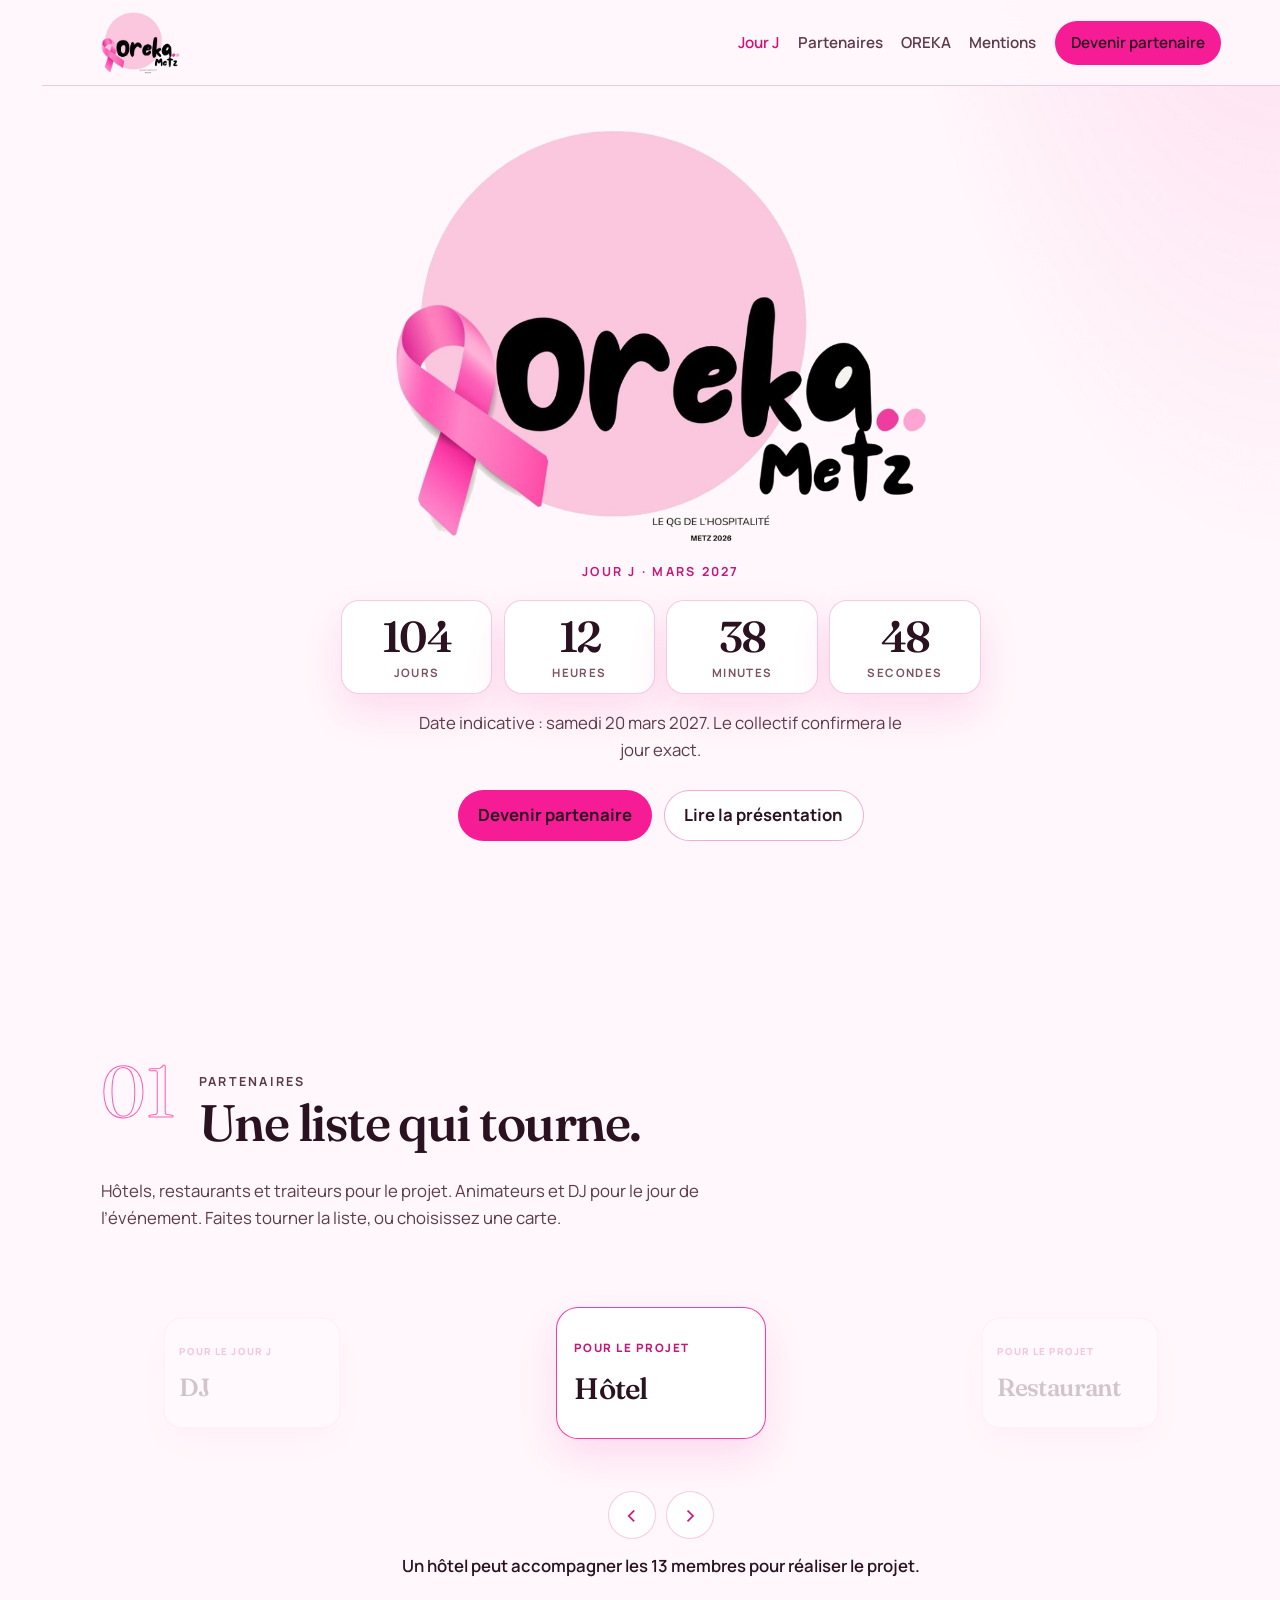
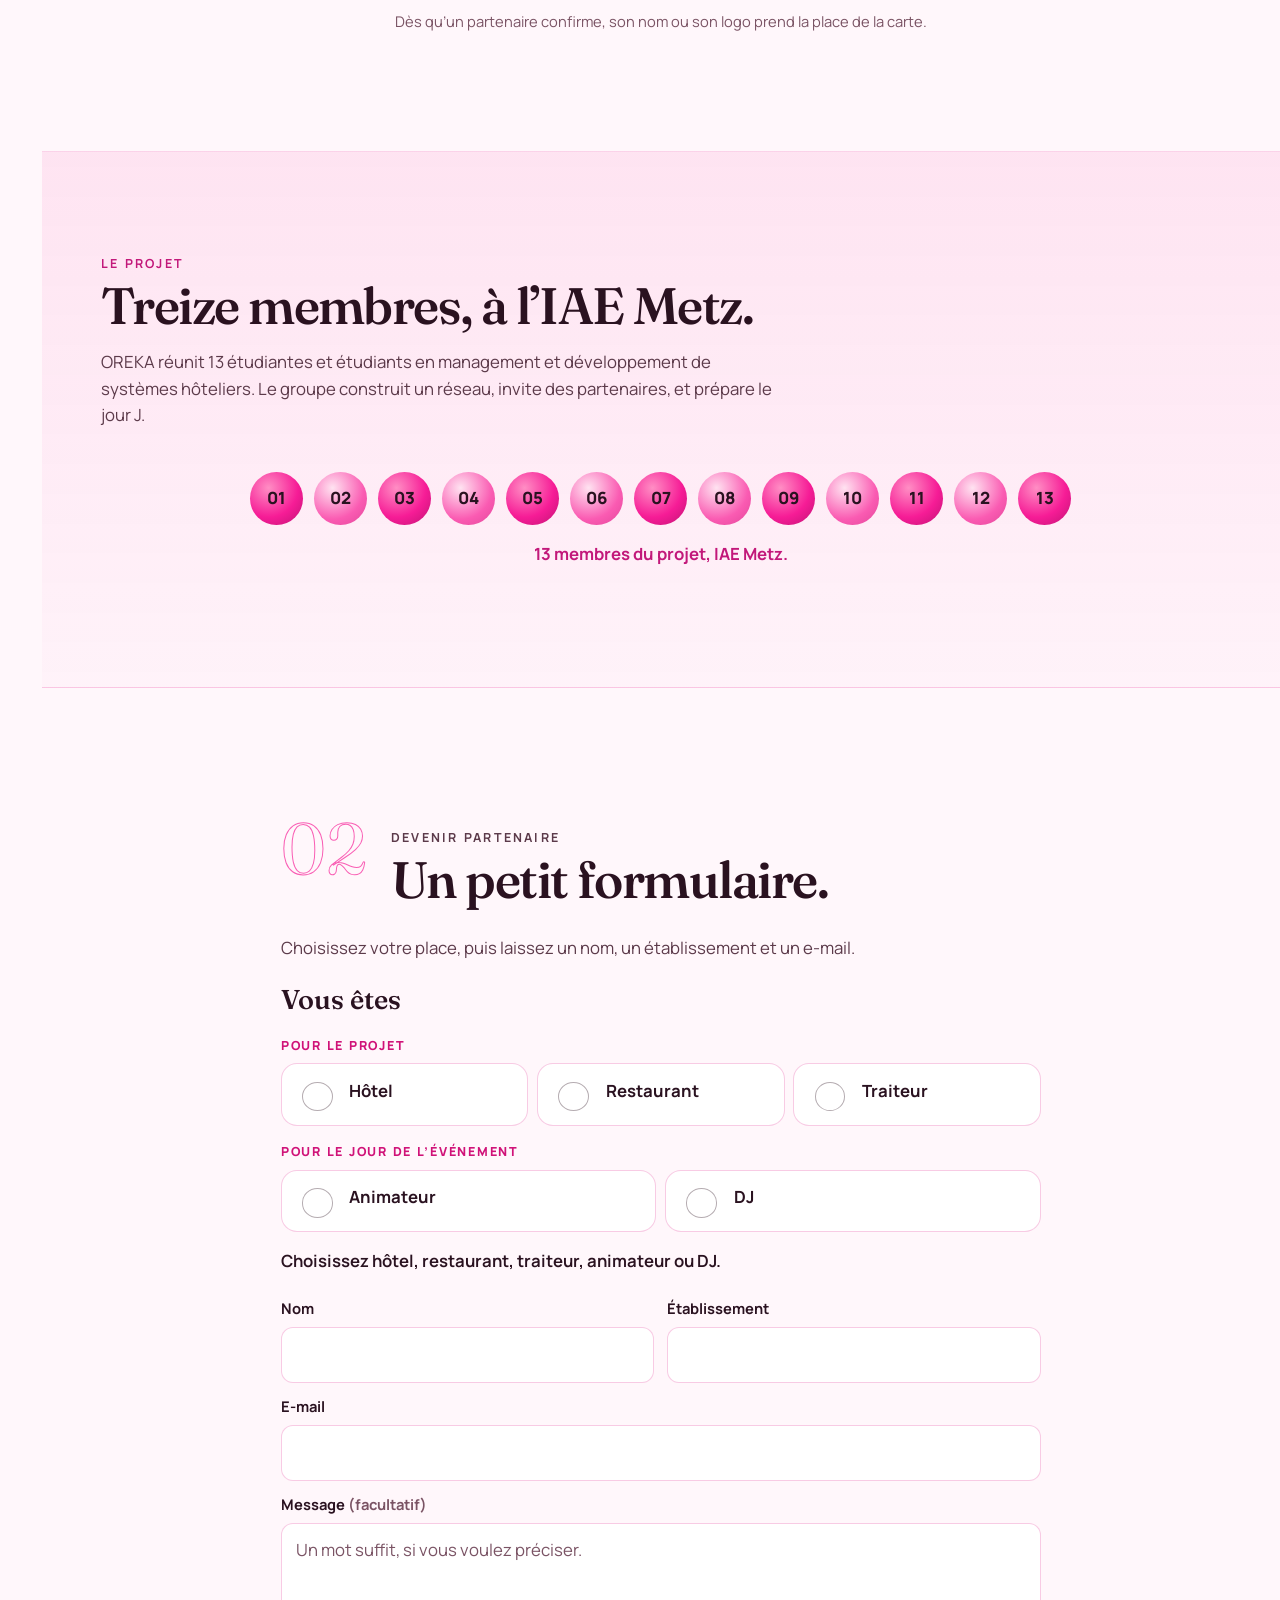
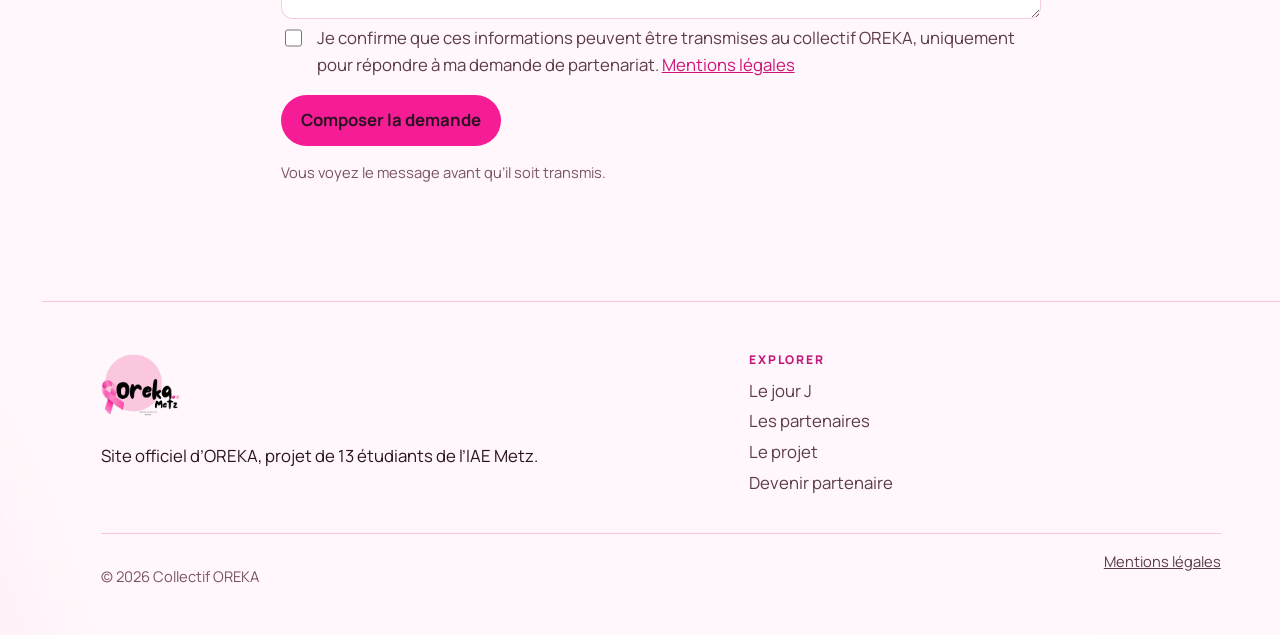
==== index.html @ d1485021 "Détourer le logo officiel avec le ruban rose." ====
<!DOCTYPE html>
<html lang="fr" class="no-js">
<head>
  <meta charset="utf-8">
  <meta name="viewport" content="width=device-width, initial-scale=1">
  <title>OREKA — Projet hôtelier de l’IAE Metz</title>
  <meta name="description" content="Site officiel d’OREKA, 13 étudiantes et étudiants de l’IAE Metz en management et développement de systèmes hôteliers. Compte à rebours du jour J, partenaires et formulaire.">
  <meta name="author" content="Collectif OREKA">
  <meta name="theme-color" content="#fff7fb">
  <link rel="canonical" href="https://siahmedalaa.github.io/oreka/">
  <meta property="og:type" content="website">
  <meta property="og:locale" content="fr_FR">
  <meta property="og:site_name" content="OREKA">
  <meta property="og:title" content="OREKA — Le jour J, les partenaires">
  <meta property="og:description" content="13 étudiants de l’IAE Metz. Compte à rebours vers mars. Hôtels, restaurants, traiteurs, animateurs et DJ.">
  <meta property="og:url" content="https://siahmedalaa.github.io/oreka/">
  <meta property="og:image" content="https://siahmedalaa.github.io/oreka/assets/og.png">
  <meta property="og:image:width" content="1200">
  <meta property="og:image:height" content="630">
  <meta name="twitter:card" content="summary_large_image">
  <meta name="twitter:title" content="OREKA — Metz">
  <meta name="twitter:description" content="OREKA, projet de l’IAE Metz. Jour J en mars, partenaires et formulaire.">
  <meta name="twitter:image" content="https://siahmedalaa.github.io/oreka/assets/og.png">
  <link rel="icon" href="assets/favicon.svg" type="image/svg+xml">
  <link rel="apple-touch-icon" href="assets/icon-192.png">
  <link rel="manifest" href="site.webmanifest">
  <link rel="preconnect" href="https://fonts.googleapis.com">
  <link rel="preconnect" href="https://fonts.gstatic.com" crossorigin>
  <link href="https://fonts.googleapis.com/css2?family=Fraunces:ital,opsz,wght@0,9..144,560;1,9..144,560&family=Manrope:wght@400;500;600;700;800&display=swap" rel="stylesheet">
  <link rel="stylesheet" href="css/styles.css">
  <script>document.documentElement.classList.replace("no-js","js");</script>
  <script type="application/ld+json">
  {
    "@context": "https://schema.org",
    "@type": "Organization",
    "name": "OREKA",
    "description": "Projet de 13 étudiantes et étudiants de l’IAE Metz, en management et développement de systèmes hôteliers.",
    "url": "https://siahmedalaa.github.io/oreka/",
    "logo": "https://siahmedalaa.github.io/oreka/assets/logo-officiel.png",
    "address": {
      "@type": "PostalAddress",
      "addressLocality": "Metz",
      "addressCountry": "FR"
    }
  }
  </script>
</head>
<body>
  <a class="skip" href="#contenu">Aller au contenu</a>
  <div class="scroll-progress" aria-hidden="true"></div>
  <noscript><p class="noscript">Le texte du site reste lisible. Activez JavaScript pour le compte à rebours, la liste des partenaires et le formulaire.</p></noscript>

  <header class="site-header">
    <div class="header-inner">
      <a class="brand" href="#jour" aria-label="Oreka Metz">
        <img src="assets/logo-officiel.png" width="882" height="691" alt="">
      </a>
      <button class="nav-toggle" type="button" aria-expanded="false" aria-controls="site-nav">Menu</button>
      <nav id="site-nav" class="site-nav" aria-label="Navigation principale">
        <a class="nav-link" href="#jour">Jour J</a>
        <a class="nav-link" href="#partenaires">Partenaires</a>
        <a class="nav-link" href="#oreka">OREKA</a>
        <a href="mentions.html">Mentions</a>
        <a class="nav-cta" href="#rejoindre">Devenir partenaire</a>
      </nav>
    </div>
  </header>

  <main id="contenu">
    <section class="hero" id="jour" aria-labelledby="hero-title">
      <div class="wrap hero-open">
        <h1 id="hero-title" class="sr">Oreka Metz, compte à rebours du jour J</h1>
        <img class="hero-logo" src="assets/logo-officiel.png" width="882" height="691" alt="">
        <p class="eyebrow">Jour J · mars 2027</p>
        <div class="count" data-countdown aria-hidden="true">
          <div><strong data-count="days">00</strong><span>jours</span></div>
          <div><strong data-count="hours">00</strong><span>heures</span></div>
          <div><strong data-count="minutes">00</strong><span>minutes</span></div>
          <div><strong data-count="seconds">00</strong><span>secondes</span></div>
        </div>
        <p class="sr" id="count-live" aria-live="polite"></p>
        <p class="count-note">Date indicative : samedi 20 mars 2027. Le collectif confirmera le jour exact.</p>
        <div class="actions">
          <a class="btn btn-primary" href="#rejoindre">Devenir partenaire</a>
          <a class="btn btn-ghost" href="#oreka">Lire la présentation</a>
        </div>
      </div>
    </section>

    <section class="section" id="partenaires" aria-labelledby="partners-title">
      <div class="wrap">
        <div class="section-head reveal">
          <span class="index-no">01</span>
          <div>
            <p class="eyebrow">Partenaires</p>
            <h2 id="partners-title">Une liste qui tourne.</h2>
          </div>
        </div>
        <p class="prose reveal">Hôtels, restaurants et traiteurs pour le projet. Animateurs et DJ pour le jour de l’événement. Faites tourner la liste, ou choisissez une carte.</p>
        <div class="reel reveal" data-reel aria-roledescription="carrousel" aria-label="Partenaires">
          <div class="reel-stage">
            <button type="button" class="reel-card" data-card data-detail="Un hôtel peut accompagner les 13 membres pour réaliser le projet.">
              <span class="reel-kicker">Pour le projet</span>
              <strong>Hôtel</strong>
            </button>
            <button type="button" class="reel-card" data-card data-detail="Un restaurant peut rejoindre le réseau et aider à porter le projet.">
              <span class="reel-kicker">Pour le projet</span>
              <strong>Restaurant</strong>
            </button>
            <button type="button" class="reel-card" data-card data-detail="Un traiteur peut prendre part à la réalisation du projet.">
              <span class="reel-kicker">Pour le projet</span>
              <strong>Traiteur</strong>
            </button>
            <button type="button" class="reel-card" data-card data-detail="Un animateur rejoint OREKA pour faire vivre le jour de l’événement.">
              <span class="reel-kicker">Pour le jour J</span>
              <strong>Animateur</strong>
            </button>
            <button type="button" class="reel-card" data-card data-detail="Un DJ rejoint OREKA pour le jour de l’événement.">
              <span class="reel-kicker">Pour le jour J</span>
              <strong>DJ</strong>
            </button>
          </div>
          <div class="reel-nav">
            <button class="reel-arrow" type="button" data-prev aria-label="Partenaire précédent">‹</button>
            <button class="reel-arrow" type="button" data-next aria-label="Partenaire suivant">›</button>
          </div>
          <p class="reel-detail" id="reel-detail">Choisissez une carte, ou laissez la liste tourner.</p>
          <p class="hint reel-hint">Dès qu’un partenaire confirme, son nom ou son logo prend la place de la carte.</p>
        </div>
      </div>
    </section>

    <section class="section band" id="oreka" aria-labelledby="oreka-title">
      <div class="wrap present">
        <div class="reveal">
          <p class="eyebrow">Le projet</p>
          <h2 id="oreka-title">Treize membres, à l’IAE Metz.</h2>
          <p class="prose">OREKA réunit 13 étudiantes et étudiants en management et développement de systèmes hôteliers. Le groupe construit un réseau, invite des partenaires, et prépare le jour J.</p>
        </div>
        <div class="reveal">
          <ul class="members">
            <li><button type="button" data-label="Membre 01 du projet, IAE Metz." aria-label="Membre 1 du projet, IAE Metz">01</button></li>
            <li><button type="button" data-label="Membre 02 du projet, IAE Metz." aria-label="Membre 2 du projet, IAE Metz">02</button></li>
            <li><button type="button" data-label="Membre 03 du projet, IAE Metz." aria-label="Membre 3 du projet, IAE Metz">03</button></li>
            <li><button type="button" data-label="Membre 04 du projet, IAE Metz." aria-label="Membre 4 du projet, IAE Metz">04</button></li>
            <li><button type="button" data-label="Membre 05 du projet, IAE Metz." aria-label="Membre 5 du projet, IAE Metz">05</button></li>
            <li><button type="button" data-label="Membre 06 du projet, IAE Metz." aria-label="Membre 6 du projet, IAE Metz">06</button></li>
            <li><button type="button" data-label="Membre 07 du projet, IAE Metz." aria-label="Membre 7 du projet, IAE Metz">07</button></li>
            <li><button type="button" data-label="Membre 08 du projet, IAE Metz." aria-label="Membre 8 du projet, IAE Metz">08</button></li>
            <li><button type="button" data-label="Membre 09 du projet, IAE Metz." aria-label="Membre 9 du projet, IAE Metz">09</button></li>
            <li><button type="button" data-label="Membre 10 du projet, IAE Metz." aria-label="Membre 10 du projet, IAE Metz">10</button></li>
            <li><button type="button" data-label="Membre 11 du projet, IAE Metz." aria-label="Membre 11 du projet, IAE Metz">11</button></li>
            <li><button type="button" data-label="Membre 12 du projet, IAE Metz." aria-label="Membre 12 du projet, IAE Metz">12</button></li>
            <li><button type="button" data-label="Membre 13 du projet, IAE Metz." aria-label="Membre 13 du projet, IAE Metz">13</button></li>
          </ul>
          <p class="member-caption" id="member-caption" aria-hidden="true">13 membres du projet, IAE Metz.</p>
        </div>
      </div>
    </section>

    <section class="section" id="rejoindre" aria-labelledby="partner-title">
      <div class="wrap form-compact">
        <div class="section-head reveal">
          <span class="index-no">02</span>
          <div>
            <p class="eyebrow">Devenir partenaire</p>
            <h2 id="partner-title">Un petit formulaire.</h2>
          </div>
        </div>
        <p class="prose reveal">Choisissez votre place, puis laissez un nom, un établissement et un e-mail.</p>

        <form id="partner-form" action="#rejoindre" method="post" novalidate>
          <div id="form-alert" class="form-alert" role="alert" tabindex="-1" hidden></div>
          <div id="form-body">
            <fieldset id="role-set" tabindex="-1">
              <legend>Vous êtes</legend>
              <p class="group-label">Pour le projet</p>
              <div class="choices choices-inline">
                <label class="choice choice-simple"><input type="radio" name="role" value="hotel"><span><strong>Hôtel</strong></span></label>
                <label class="choice choice-simple"><input type="radio" name="role" value="restaurant"><span><strong>Restaurant</strong></span></label>
                <label class="choice choice-simple"><input type="radio" name="role" value="traiteur"><span><strong>Traiteur</strong></span></label>
              </div>
              <p class="group-label">Pour le jour de l’événement</p>
              <div class="choices choices-inline choices-event">
                <label class="choice choice-simple"><input type="radio" name="role" value="animateur"><span><strong>Animateur</strong></span></label>
                <label class="choice choice-simple"><input type="radio" name="role" value="dj"><span><strong>DJ</strong></span></label>
              </div>
              <p class="place-line" id="network-sentence">Choisissez hôtel, restaurant, traiteur, animateur ou DJ.</p>
              <p class="field-error" id="err-role-set" hidden></p>
            </fieldset>

            <div class="form-grid">
              <div class="field">
                <label for="nom">Nom</label>
                <input id="nom" name="nom" autocomplete="name" required>
                <p class="field-error" id="err-nom" hidden></p>
              </div>
              <div class="field">
                <label for="structure">Établissement</label>
                <input id="structure" name="structure" autocomplete="organization" required>
                <p class="field-error" id="err-structure" hidden></p>
              </div>
              <div class="field wide">
                <label for="email">E-mail</label>
                <input id="email" name="email" type="email" autocomplete="email" inputmode="email" required>
                <p class="field-error" id="err-email" hidden></p>
              </div>
              <div class="field wide">
                <label for="message">Message <span class="hint">(facultatif)</span></label>
                <textarea id="message" name="message" placeholder="Un mot suffit, si vous voulez préciser."></textarea>
              </div>
            </div>

            <label class="consent" id="consent-label">
              <input id="consent" name="consent" type="checkbox" required>
              <span>Je confirme que ces informations peuvent être transmises au collectif OREKA, uniquement pour répondre à ma demande de partenariat. <a href="mentions.html">Mentions légales</a></span>
            </label>
            <p class="field-error" id="err-consent" hidden></p>
            <button class="btn btn-primary" type="submit">Composer la demande</button>
            <p class="hint">Vous voyez le message avant qu’il soit transmis.</p>
          </div>
        </form>

        <div id="form-success" class="success" tabindex="-1" hidden>
          <p class="eyebrow">Partenariat</p>
          <h3 id="success-title">Demande prête</h3>
          <p id="success-lead"></p>
          <pre class="message-preview" id="message-preview"></pre>
          <div class="actions">
            <a class="btn btn-primary" id="mailto-link" href="#rejoindre">Ouvrir dans l’e-mail</a>
            <button class="btn btn-ghost" id="copy-message" type="button">Copier le message</button>
            <button class="btn btn-ghost" id="new-request" type="button">Nouvelle demande</button>
          </div>
        </div>
      </div>
    </section>
  </main>

  <footer class="site-footer">
    <div class="wrap footer-grid">
      <div>
        <a class="brand" href="#jour" aria-label="Oreka Metz">
          <img src="assets/logo-officiel.png" width="882" height="691" alt="">
        </a>
        <p>Site officiel d’OREKA, projet de 13 étudiants de l’IAE Metz.</p>
      </div>
      <div>
        <p class="footer-label">Explorer</p>
        <a href="#jour">Le jour J</a>
        <a href="#partenaires">Les partenaires</a>
        <a href="#oreka">Le projet</a>
        <a href="#rejoindre">Devenir partenaire</a>
      </div>
    </div>
    <div class="wrap footer-base">
      <p>© 2026 Collectif OREKA</p>
      <a href="mentions.html">Mentions légales</a>
    </div>
  </footer>

  <script src="js/config.js" defer></script>
  <script src="js/main.js" defer></script>
</body>
</html>
---- css/styles.css ----
:root {
  --bg: #fff7fb;
  --bg-raise: #ffffff;
  --ink: #2a1220;
  --muted: #5c3a4a;
  --faint: #7a5364;
  --line: rgba(224, 19, 134, 0.22);
  --pink: #f61c96;
  --pink-2: #d01278;
  --pink-soft: #c2187a;
  --ink-on-pink: #2a1220;
  --serif: "Fraunces", "Iowan Old Style", Palatino, Georgia, serif;
  --sans: "Manrope", "Segoe UI", sans-serif;
  --shadow: 0 18px 40px rgba(246, 28, 150, 0.12);
  --header: 5.4rem;
}

*,
*::before,
*::after { box-sizing: border-box; }

html {
  background: var(--bg);
  scroll-behavior: smooth;
}

html { color-scheme: light; }

body {
  margin: 0;
  overflow-x: clip;
  min-height: 100vh;
  background:
    radial-gradient(ellipse 55% 42% at 100% -10%, rgba(246, 28, 150, 0.16), transparent 58%),
    radial-gradient(ellipse 40% 36% at -10% 110%, rgba(250, 91, 178, 0.12), transparent 52%),
    var(--bg);
  color: var(--ink);
  font-family: var(--sans);
  font-size: 1.05rem;
  line-height: 1.6;
  text-rendering: optimizeLegibility;
}

body::after { content: none; }

img { max-width: 100%; height: auto; display: block; }
button, input, textarea { font: inherit; color: inherit; }
a { color: var(--pink-2); }
a:hover { color: #8d105c; }

h1, h2, h3, .brand-name, .giant {
  font-family: var(--serif);
  font-weight: 560;
  letter-spacing: -0.03em;
  line-height: 1.02;
}

h1 {
  margin: 0.4rem 0 0;
  font-size: clamp(2.5rem, 4.5vw, 4.4rem);
  max-width: 14em;
  text-wrap: balance;
}

h1 em {
  font-style: italic;
  font-weight: 560;
  color: var(--pink-2);
}

h2 {
  margin: 0.35rem 0 0;
  font-size: clamp(2.1rem, 4vw, 3.5rem);
  text-wrap: balance;
}

h3 { margin: 0 0 0.6rem; font-size: 1.7rem; }

p { text-wrap: pretty; }

.wrap {
  width: min(1120px, calc(100% - 2.4rem));
  margin-inline: auto;
}

.skip {
  position: absolute;
  left: 1rem;
  top: -4rem;
  z-index: 80;
  background: var(--pink);
  color: var(--ink-on-pink);
  padding: 0.7rem 1rem;
  border-radius: 999px;
  text-decoration: none;
  font-weight: 700;
}

.skip:focus { top: 1rem; }

.sr {
  position: absolute;
  width: 1px;
  height: 1px;
  padding: 0;
  margin: -1px;
  overflow: hidden;
  clip: rect(0, 0, 0, 0);
  white-space: nowrap;
  border: 0;
}

[hidden] { display: none !important; }

body.nav-open { overflow: hidden; }

.scroll-progress {
  position: fixed;
  inset: 0 0 auto;
  height: 3px;
  background: linear-gradient(90deg, var(--pink), var(--pink-2));
  transform: scaleX(0);
  transform-origin: 0 50%;
  z-index: 60;
}

.edge-word {
  display: none;
  position: fixed;
  left: 1rem;
  top: 50%;
  transform: translateY(-50%);
  writing-mode: vertical-rl;
  letter-spacing: 0.42em;
  text-transform: uppercase;
  font-size: 0.72rem;
  color: rgba(194, 24, 122, 0.55);
  pointer-events: none;
  z-index: 5;
}

.site-header {
  position: sticky;
  top: 0;
  z-index: 30;
  height: var(--header);
  display: flex;
  align-items: center;
  backdrop-filter: blur(18px);
  background: rgba(255, 247, 251, 0.94);
  border-bottom: 1px solid var(--line);
}

.header-inner {
  width: min(1120px, calc(100% - 2.4rem));
  margin-inline: auto;
  display: flex;
  align-items: center;
  justify-content: space-between;
  gap: 1rem;
}

.brand {
  display: inline-flex;
  align-items: center;
  gap: 0.75rem;
  color: var(--ink);
  text-decoration: none;
}

.brand img { height: 62px; width: auto; }
.brand-name {
  display: flex;
  flex-direction: column;
  font-size: 1.25rem;
  letter-spacing: 0.14em;
  line-height: 1;
}
.brand-name small {
  margin-top: 0.28rem;
  font-family: var(--sans);
  font-size: 0.68rem;
  font-weight: 600;
  letter-spacing: 0.28em;
  text-transform: uppercase;
  color: var(--pink-2);
}

.site-nav {
  display: flex;
  align-items: center;
  gap: 1.15rem;
}

.site-nav a {
  color: var(--muted);
  text-decoration: none;
  font-size: 0.95rem;
  font-weight: 600;
}

.site-nav a:hover,
.site-nav a[aria-current="true"] { color: var(--pink-2); }

.nav-cta {
  display: inline-flex;
  align-items: center;
  min-height: 44px;
  padding: 0 1rem;
  border-radius: 999px;
  background: var(--pink);
  color: var(--ink-on-pink) !important;
}

.nav-cta:hover { background: var(--pink-2); }

.nav-toggle {
  display: none;
  min-height: 44px;
  padding: 0 0.9rem;
  border-radius: 999px;
  border: 1px solid var(--line);
  background: transparent;
  color: var(--ink);
  font-weight: 700;
  background: #fff;
}

.hero { padding-bottom: 2rem; }

.hero-grid {
  display: grid;
  grid-template-columns: minmax(0, 1.2fr) minmax(260px, 0.8fr);
  gap: 1.5rem;
  align-items: center;
  min-height: calc(100svh - var(--header) - 2rem);
}

.eyebrow {
  margin: 0;
  color: var(--pink-soft);
  font-size: 0.78rem;
  font-weight: 700;
  letter-spacing: 0.18em;
  text-transform: uppercase;
}

.lede {
  max-width: 38rem;
  margin: 1.15rem 0 0;
  color: var(--muted);
  font-size: 1.14rem;
}

.actions {
  display: flex;
  flex-wrap: wrap;
  gap: 0.75rem;
  margin-top: 1.6rem;
}

.btn {
  display: inline-flex;
  align-items: center;
  justify-content: center;
  min-height: 48px;
  padding: 0.7rem 1.2rem;
  border-radius: 999px;
  border: 1px solid transparent;
  text-decoration: none;
  font-weight: 700;
  cursor: pointer;
}

.btn-primary { background: var(--pink); color: var(--ink-on-pink); }
.btn-primary:hover { background: var(--pink-2); color: var(--ink-on-pink); }
.btn-ghost { background: #fff; color: var(--ink); border-color: rgba(224, 19, 134, 0.35); }
.btn-ghost:hover { border-color: var(--pink); color: var(--pink-2); }

.facts {
  display: grid;
  grid-template-columns: repeat(3, minmax(0, 1fr));
  gap: 0.8rem;
  margin: 2rem 0 0;
  padding: 0;
  list-style: none;
  max-width: 40rem;
}

.facts li {
  padding: 0.85rem 0.9rem;
  border-top: 1px solid var(--line);
}

.facts strong {
  display: block;
  font-family: var(--serif);
  font-size: 1.55rem;
  font-weight: 560;
}

.facts span { color: var(--faint); font-size: 0.88rem; }

.net-frame { position: relative; min-height: 280px; }
canvas[data-network] { width: 100%; height: min(62vh, 520px); display: block; }

.marquee {
  overflow: hidden;
  border-block: 1px solid var(--line);
  background: #fff;
  margin-top: 1rem;
}

.marquee-track {
  display: flex;
  width: max-content;
  animation: drift 32s linear infinite;
}

.marquee-group {
  display: flex;
  gap: 2.4rem;
  padding: 0.85rem 1.2rem;
}

.marquee-group span {
  font-size: 0.78rem;
  font-weight: 700;
  letter-spacing: 0.18em;
  text-transform: uppercase;
  color: var(--pink-soft);
}

@keyframes drift {
  from { transform: translateX(0); }
  to { transform: translateX(-50%); }
}

.section { padding-block: clamp(4.2rem, 8vw, 7rem); }

.section-head {
  display: grid;
  grid-template-columns: auto 1fr;
  gap: 1rem 1.5rem;
  align-items: end;
  margin-bottom: 1.8rem;
}

.index-no {
  font-family: var(--serif);
  font-size: clamp(3rem, 6vw, 4.5rem);
  color: transparent;
  -webkit-text-stroke: 1px rgba(246, 28, 150, 0.7);
}

.section-head p, .prose { color: var(--muted); max-width: 42rem; }

.switcher {
  display: grid;
  grid-template-columns: 240px 1fr;
  gap: 1rem;
  align-items: stretch;
}

.tabs {
  display: flex;
  flex-direction: column;
  gap: 0.55rem;
}

.tabs button {
  text-align: left;
  min-height: 52px;
  padding: 0.8rem 1rem;
  border-radius: 14px;
  border: 1px solid var(--line);
  background: #fff;
  cursor: pointer;
  font-weight: 700;
}

.tabs button[aria-selected="true"] {
  background: rgba(246, 28, 150, 0.14);
  border-color: rgba(246, 28, 150, 0.7);
  color: var(--ink);
}

.panel {
  margin: 0;
  padding: clamp(1.2rem, 3vw, 2rem);
  border-radius: 22px;
  border: 1px solid var(--line);
  background: #fff;
  box-shadow: var(--shadow);
}

.panel p:last-child { margin-bottom: 0; }

.band {
  background: linear-gradient(180deg, rgba(246, 28, 150, 0.09), rgba(246, 28, 150, 0.02));
  border-block: 1px solid rgba(224, 19, 134, 0.14);
}

.collectif-layout {
  display: grid;
  grid-template-columns: 0.8fr 1.2fr;
  gap: 2rem;
  align-items: center;
}

.giant {
  margin: 0;
  font-size: clamp(6rem, 14vw, 10rem);
  line-height: 0.8;
  color: var(--pink);
}

.members {
  display: flex;
  flex-wrap: wrap;
  gap: 0.7rem;
  justify-content: center;
  margin: 0;
  padding: 0;
  list-style: none;
}

.members button {
  width: 3.3rem;
  height: 3.3rem;
  border: 0;
  border-radius: 50%;
  cursor: pointer;
  font-weight: 800;
  color: var(--ink-on-pink);
  background: radial-gradient(circle at 35% 30%, #ff8ec4, #f61c96 58%, #c01374);
  transition: transform 0.2s ease, box-shadow 0.2s ease;
}

.members li:nth-child(even) button {
  background: radial-gradient(circle at 35% 30%, #ffe3f1, #fa5bb2 62%, #e2469a);
}

.members button:hover,
.members button:focus-visible,
.members button.is-on {
  transform: translateY(-4px) scale(1.06);
  box-shadow: 0 12px 28px rgba(246, 28, 150, 0.35);
}

.member-caption {
  min-height: 1.6em;
  text-align: center;
  color: var(--pink-soft);
  font-weight: 700;
}

.event-grid {
  display: grid;
  grid-template-columns: 1fr 1fr;
  gap: 2rem;
  align-items: center;
}

.outline-word {
  margin: 0;
  font-family: var(--serif);
  font-size: clamp(4.5rem, 12vw, 8.5rem);
  line-height: 0.85;
  color: transparent;
  -webkit-text-stroke: 1.5px var(--pink-2);
}

.notes { display: grid; gap: 0.8rem; margin: 1.3rem 0 0; padding: 0; list-style: none; }
.notes li {
  padding: 0.95rem 1rem;
  border-radius: 16px;
  border: 1px solid var(--line);
  background: #fff;
}
.notes strong { display: block; }

.studio {
  display: grid;
  grid-template-columns: minmax(0, 1.15fr) minmax(260px, 0.85fr);
  gap: 1.2rem;
  align-items: start;
}

fieldset {
  margin: 0 0 1.2rem;
  padding: 0;
  border: 0;
}

legend {
  padding: 0;
  margin-bottom: 0.8rem;
  font-family: var(--serif);
  font-size: 1.7rem;
}

.choices { display: grid; gap: 0.55rem; }

.choices-inline {
  grid-template-columns: repeat(3, minmax(0, 1fr));
  margin-bottom: 1rem;
}

.choices-event { grid-template-columns: repeat(2, minmax(0, 1fr)); }

.group-label {
  margin: 0.15rem 0 0.5rem;
  font-size: 0.78rem;
  font-weight: 800;
  letter-spacing: 0.14em;
  text-transform: uppercase;
  color: var(--pink-2);
}

.choice-simple { align-items: center; min-height: 58px; }

.choice {
  display: flex;
  gap: 0.85rem;
  align-items: flex-start;
  padding: 0.85rem 0.95rem;
  border-radius: 16px;
  border: 1px solid var(--line);
  background: #fff;
  cursor: pointer;
}

.choice small { display: block; color: var(--faint); font-size: 0.9rem; }
.choice:has(input:checked) {
  border-color: rgba(246, 28, 150, 0.85);
  background: rgba(246, 28, 150, 0.12);
}

.choice input {
  appearance: none;
  width: 1.05rem;
  height: 1.05rem;
  margin-top: 0.25rem;
  flex: none;
  border-radius: 50%;
  border: 1.5px solid rgba(42, 18, 32, 0.35);
  background: transparent;
}

.choice input:checked {
  background: var(--pink);
  box-shadow: inset 0 0 0 3px #fff;
}

.chips { display: flex; flex-wrap: wrap; gap: 0.5rem; }
.chip { position: relative; }
.chip input {
  position: absolute;
  opacity: 0;
  inset: 0;
  margin: 0;
}
.chip span {
  display: inline-flex;
  align-items: center;
  min-height: 44px;
  padding: 0.35rem 0.95rem;
  border-radius: 999px;
  border: 1px solid var(--line);
  background: #fff;
}
.chip input:checked + span {
  background: var(--pink);
  border-color: var(--pink);
  color: var(--ink-on-pink);
  font-weight: 700;
}
.chip input:focus-visible + span,
.choice:focus-within,
.tabs button:focus-visible,
.btn:focus-visible,
.nav-toggle:focus-visible,
.faq-q:focus-visible,
.members button:focus-visible,
input:focus-visible,
textarea:focus-visible,
.site-nav a:focus-visible,
.brand:focus-visible {
  outline: 2px solid var(--pink-soft);
  outline-offset: 3px;
}

.stage { position: sticky; top: calc(var(--header) + 1rem); }
.pass {
  padding: 1rem;
  border-radius: 24px;
  border: 1px solid rgba(246, 28, 150, 0.35);
  background:
    radial-gradient(circle at 20% 0%, rgba(246, 28, 150, 0.16), transparent 46%),
    #fff;
  box-shadow: var(--shadow);
}
.pass canvas { height: 230px; }
.pass-kicker {
  margin: 0.2rem 0 0;
  color: var(--pink-soft);
  font-size: 0.75rem;
  font-weight: 800;
  letter-spacing: 0.16em;
  text-transform: uppercase;
}
.pass p { margin: 0.7rem 0 0; }

.form-grid {
  display: grid;
  grid-template-columns: 1fr 1fr;
  gap: 0.8rem;
}

.field { display: flex; flex-direction: column; gap: 0.35rem; }
.field.wide { grid-column: 1 / -1; }
.field label { font-size: 0.92rem; font-weight: 700; }

input, textarea {
  width: 100%;
  padding: 0.85rem 0.9rem;
  border-radius: 12px;
  border: 1px solid var(--line);
  background: #fff;
}

textarea { min-height: 96px; resize: vertical; }
input::placeholder, textarea::placeholder { color: var(--faint); }

.field-error, .form-alert {
  margin: 0;
  color: #9d1048;
  font-size: 0.9rem;
}

.form-alert {
  margin-bottom: 1rem;
  padding: 0.8rem 1rem;
  border-radius: 12px;
  background: rgba(246, 28, 150, 0.12);
}

.form-alert a { color: #9d1048; }

.consent {
  display: flex;
  gap: 0.7rem;
  align-items: flex-start;
  margin: 0.4rem 0 1rem;
  color: var(--muted);
}

.consent input { width: 1.1rem; height: 1.1rem; margin-top: 0.25rem; flex: none; }

.form-foot { margin-top: 0.4rem; }
.hint { color: var(--faint); font-size: 0.92rem; }

.success {
  margin-top: 1rem;
  padding: clamp(1.2rem, 3vw, 2rem);
  border-radius: 22px;
  border: 1px solid rgba(246, 28, 150, 0.45);
  background: #fff;
}

.message-preview {
  white-space: pre-wrap;
  margin: 1rem 0;
  padding: 1rem;
  border-radius: 14px;
  background: #fff0f6;
  color: var(--muted);
  font-family: var(--sans);
}

.faq-list { display: grid; gap: 0.55rem; }
.faq-q {
  width: 100%;
  display: flex;
  justify-content: space-between;
  gap: 1rem;
  align-items: center;
  text-align: left;
  min-height: 58px;
  padding: 0.9rem 1rem;
  border-radius: 16px;
  border: 1px solid var(--line);
  background: #fff;
  cursor: pointer;
  font-weight: 700;
}
.faq-icon {
  position: relative;
  width: 14px;
  height: 14px;
  flex: none;
}
.faq-icon::before,
.faq-icon::after {
  content: "";
  position: absolute;
  left: 50%;
  top: 50%;
  background: var(--pink-2);
  transform: translate(-50%, -50%);
}
.faq-icon::before { width: 14px; height: 2px; }
.faq-icon::after { width: 2px; height: 14px; }
.faq-q[aria-expanded="true"] .faq-icon::after { transform: translate(-50%, -50%) scaleY(0); }
.faq-a { padding: 0.2rem 1rem 0.9rem; color: var(--muted); }
.faq-a p { margin: 0.4rem 0 0; }

.closing { text-align: center; }
.closing .wrap { display: grid; justify-items: center; gap: 1rem; }
.closing h2 { max-width: 16em; }

.site-footer {
  padding: 3rem 0 2rem;
  border-top: 1px solid var(--line);
}

.footer-grid {
  display: grid;
  grid-template-columns: 1.4fr 1fr auto;
  gap: 2rem;
}

.footer-grid a { display: block; color: var(--muted); text-decoration: none; margin: 0.25rem 0; }
.footer-grid .brand { display: inline-flex; margin-bottom: 0.6rem; color: var(--ink); }
.footer-grid a:hover { color: var(--pink-2); }
.footer-label {
  margin: 0 0 0.5rem;
  font-size: 0.75rem;
  font-weight: 800;
  letter-spacing: 0.16em;
  text-transform: uppercase;
  color: var(--pink-soft);
}
.mark-official { width: 84px; margin-top: 0.4rem; }
.footer-base {
  display: flex;
  justify-content: space-between;
  gap: 1rem;
  margin-top: 2rem;
  padding-top: 1rem;
  border-top: 1px solid var(--line);
  color: var(--faint);
  font-size: 0.92rem;
}
.footer-base a { color: var(--muted); }

.page-hero { padding-block: 3.5rem 1rem; }
.legal h2 { font-size: 1.6rem; margin-top: 2rem; }
.legal p, .legal li { color: var(--muted); }
.lost { padding-block: 12vh 8vh; }

.noscript {
  margin: 0;
  padding: 0.8rem 1rem;
  background: #ffe4f2;
  color: var(--ink);
  text-align: center;
}

.js .reveal {
  opacity: 0;
  transform: translateY(14px);
}

.js .reveal.in {
  opacity: 1;
  transform: none;
  transition: opacity 0.6s ease, transform 0.6s ease;
}

section[id],
#form-success,
.form-alert,
.field,
fieldset {
  scroll-margin-top: calc(var(--header) + 1rem);
}

::selection { background: var(--pink); color: var(--ink-on-pink); }

@media (min-width: 1240px) {
  .edge-word { display: block; }
  body { padding-left: 2.6rem; }
}

@media (max-width: 1080px) {
  .nav-toggle { display: inline-flex; }
  .site-nav {
    display: none;
    position: absolute;
    top: calc(100% + 0.45rem);
    left: 0;
    right: 0;
    flex-direction: column;
    align-items: stretch;
    padding: 0.8rem;
    border-radius: 18px;
    border: 1px solid var(--line);
    background: #fff;
    box-shadow: var(--shadow);
  }
  .site-nav.is-open { display: flex; }
  .site-nav a { padding: 0.7rem 0.45rem; }
  .nav-cta { justify-content: center; }
  .header-inner { position: relative; }
}

@media (max-width: 900px) {
  .hero-grid,
  .switcher,
  .collectif-layout,
  .event-grid,
  .studio,
  .footer-grid,
  .form-grid { grid-template-columns: 1fr; }
  .stage { position: static; }
  .facts { grid-template-columns: 1fr; }
  canvas[data-network] { height: 280px; }
}

@media (max-width: 700px) {
  .choices-inline,
  .choices-event { grid-template-columns: 1fr; }
  .eyebrow { letter-spacing: 0.08em; }
  .footer-base { flex-direction: column; }
}

@media (prefers-reduced-motion: reduce) {
  html { scroll-behavior: auto; }
  .marquee-track { animation: none; }
  .js .reveal { opacity: 1; transform: none; }
  .members button { transition: none; }
}

@media print {
  body::after, .scroll-progress, .edge-word, .marquee, .nav-toggle, canvas, .site-nav .nav-cta, .reel-arrow { display: none !important; }
  body { background: white; color: black; }
  a { color: black; }
}

.hero-open {
  min-height: calc(100svh - var(--header));
  display: flex;
  flex-direction: column;
  align-items: center;
  justify-content: center;
  text-align: center;
  padding: 1.4rem 0 2.6rem;
}

.hero-logo {
  width: min(540px, 88vw);
  height: auto;
  margin: 0 auto 0.2rem;
}

.hero-open .eyebrow { margin-top: 0.6rem; }

.count {
  display: flex;
  justify-content: center;
  gap: 0.7rem;
  width: min(640px, 100%);
  margin-top: 1.15rem;
}

.count div {
  flex: 1;
  min-width: 0;
  padding: 0.85rem 0.4rem 0.7rem;
  border-radius: 18px;
  background: #fff;
  border: 1px solid var(--line);
  box-shadow: var(--shadow);
}

.count strong {
  display: block;
  font-family: var(--serif);
  font-size: clamp(1.7rem, 4vw, 2.7rem);
  font-weight: 560;
  font-variant-numeric: tabular-nums;
  letter-spacing: -0.04em;
  line-height: 1;
}

.count span {
  display: block;
  margin-top: 0.35rem;
  color: var(--faint);
  font-size: 0.72rem;
  font-weight: 700;
  letter-spacing: 0.12em;
  text-transform: uppercase;
}

.count-note {
  max-width: 34rem;
  margin: 1rem auto 0;
  color: var(--muted);
}

.hero-open .actions { justify-content: center; }

.reel { margin-top: 1.6rem; }

.reel-stage {
  position: relative;
  height: 230px;
  overflow: hidden;
  touch-action: pan-y;
}

.reel-card {
  position: absolute;
  left: 50%;
  top: 50%;
  width: 210px;
  min-height: 132px;
  padding: 1.05rem 1.1rem;
  border-radius: 22px;
  border: 1px solid var(--line);
  background: #fff;
  text-align: left;
  cursor: pointer;
  box-shadow: var(--shadow);
}

.reel-card strong {
  display: block;
  margin-top: 0.35rem;
  font-family: var(--serif);
  font-size: 1.85rem;
  font-weight: 560;
  letter-spacing: -0.03em;
}

.reel-kicker {
  color: var(--pink-soft);
  font-size: 0.72rem;
  font-weight: 800;
  letter-spacing: 0.14em;
  text-transform: uppercase;
}

.reel-card.is-front { border-color: rgba(246, 28, 150, 0.85); }

.reel-nav {
  display: flex;
  justify-content: center;
  gap: 0.6rem;
  margin-top: 0.2rem;
}

.reel-arrow {
  width: 48px;
  height: 48px;
  border-radius: 999px;
  border: 1px solid var(--line);
  background: #fff;
  color: var(--pink-2);
  font-size: 1.6rem;
  line-height: 1;
  cursor: pointer;
}

.reel-arrow:hover { border-color: var(--pink); }

.reel-detail {
  min-height: 3.2rem;
  margin: 0.9rem auto 0;
  max-width: 36rem;
  text-align: center;
  color: var(--ink);
  font-weight: 600;
}

.reel-hint { text-align: center; margin-top: 0.35rem; }

.present {
  display: grid;
  gap: 1.6rem;
}

.form-compact { max-width: 760px; }

.place-line {
  margin: 0.2rem 0 0.4rem;
  color: var(--ink);
  font-weight: 650;
}

fieldset {
  margin: 0 0 1rem;
  padding: 0;
  border: 0;
  min-width: 0;
}

legend {
  margin-bottom: 0.7rem;
  font-family: var(--serif);
  font-size: 1.7rem;
  font-weight: 560;
}

@media (max-width: 700px) {
  .brand img { height: 48px; width: auto; }
  .count { gap: 0.4rem; }
  .count div { padding: 0.7rem 0.25rem 0.55rem; }
  .count span { letter-spacing: 0.04em; font-size: 0.64rem; }
  .reel-stage { height: 200px; }
}
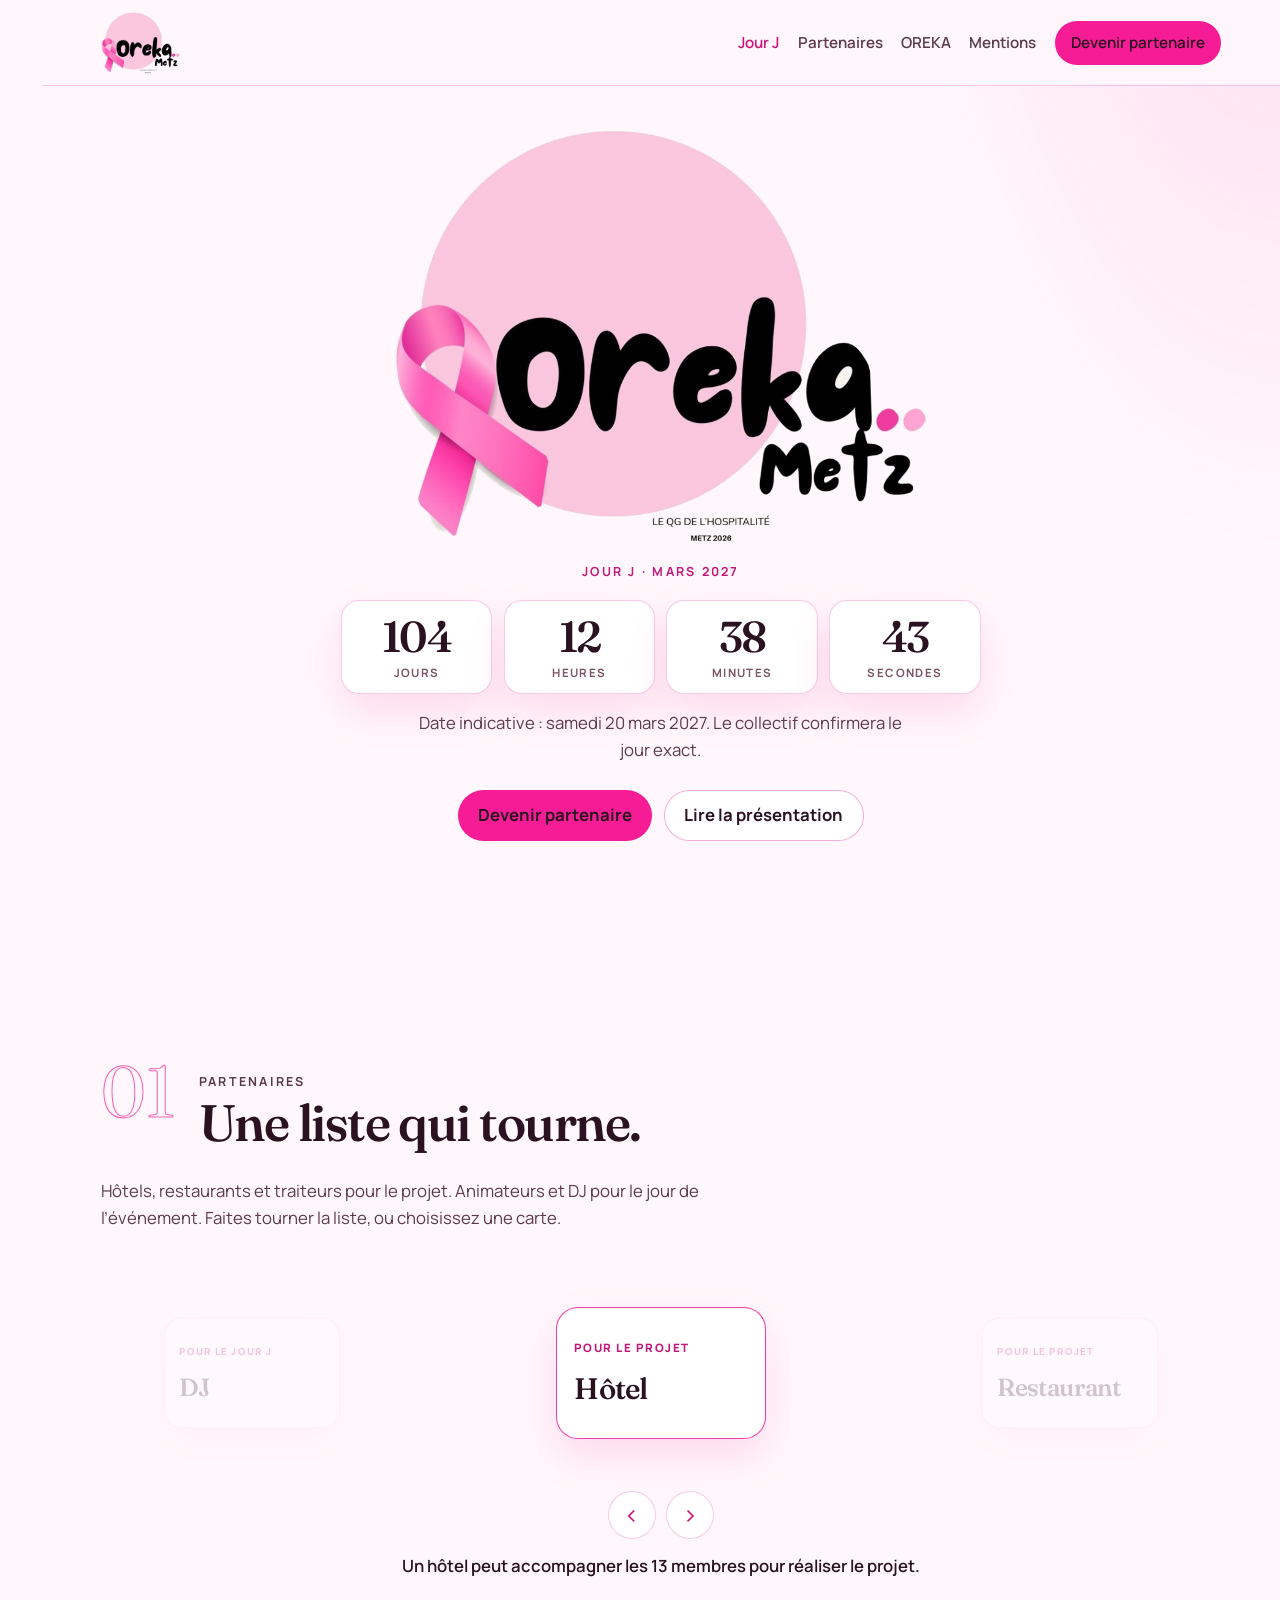
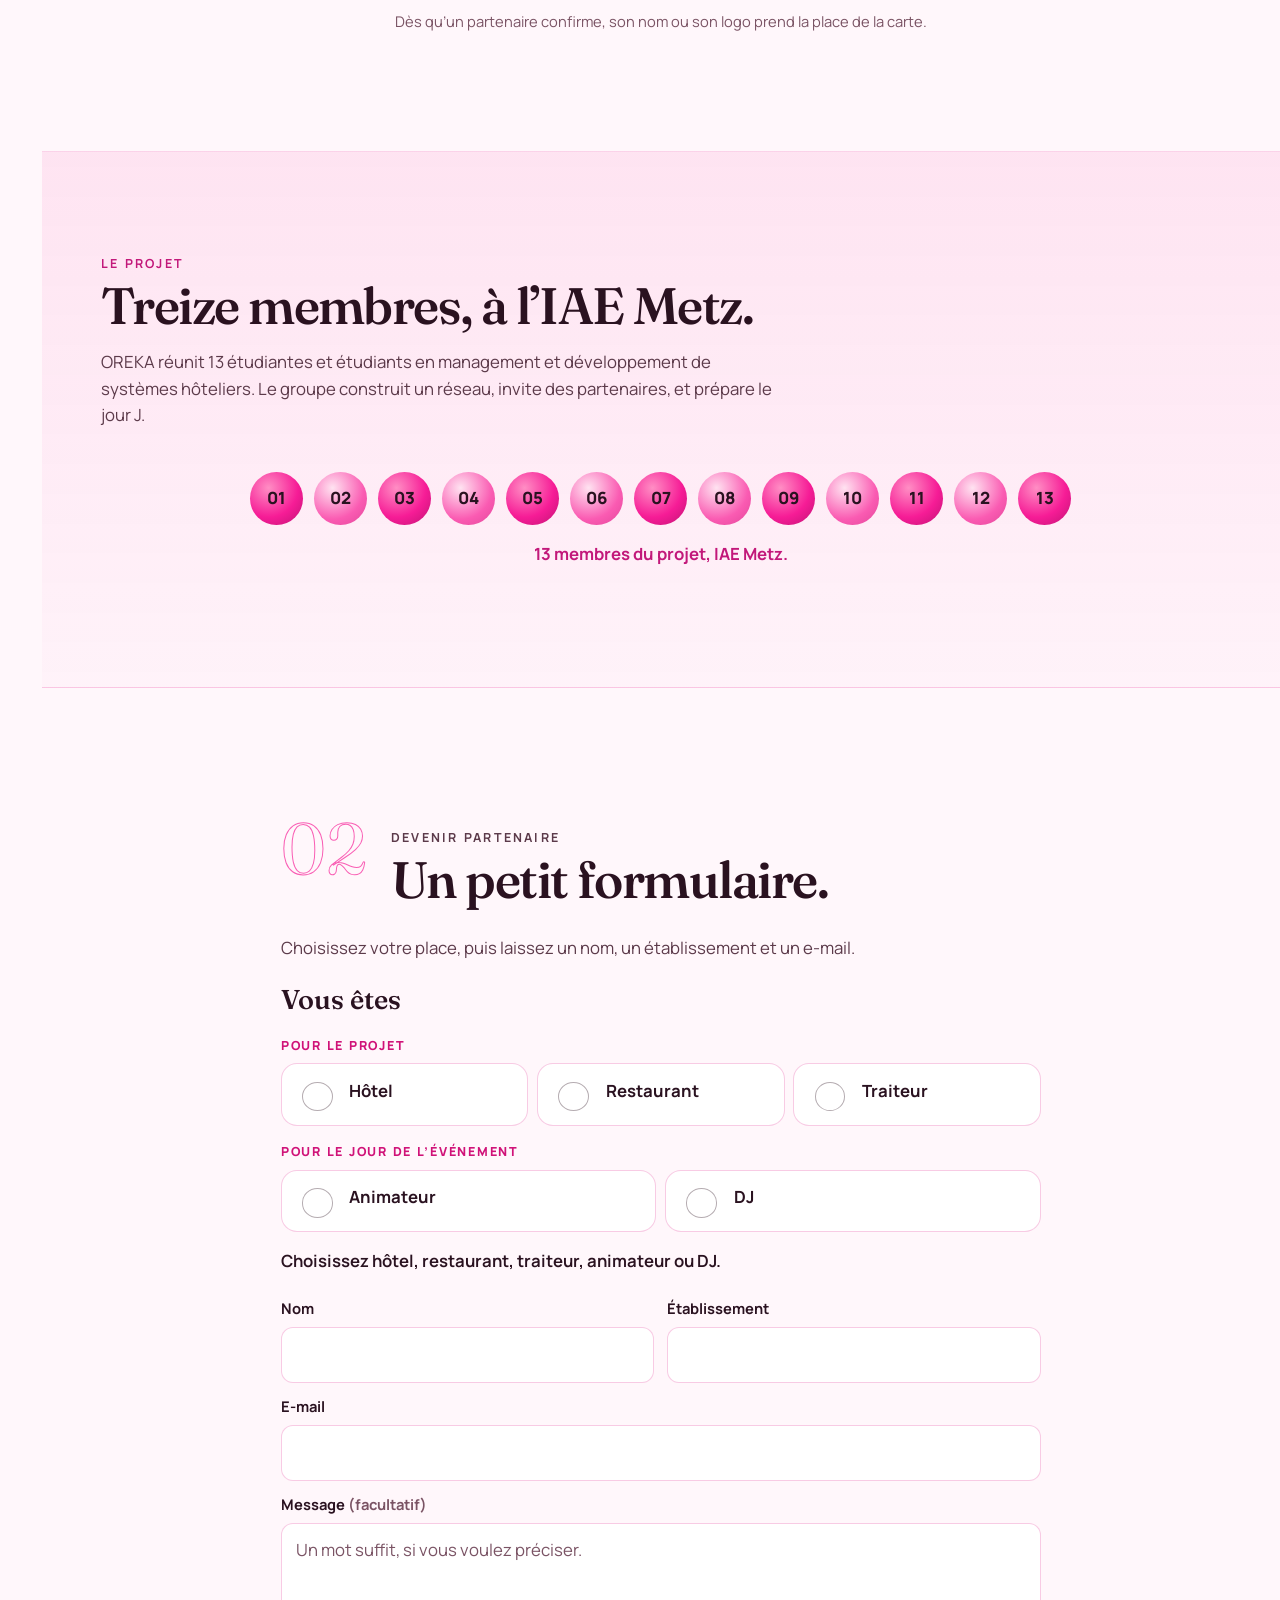
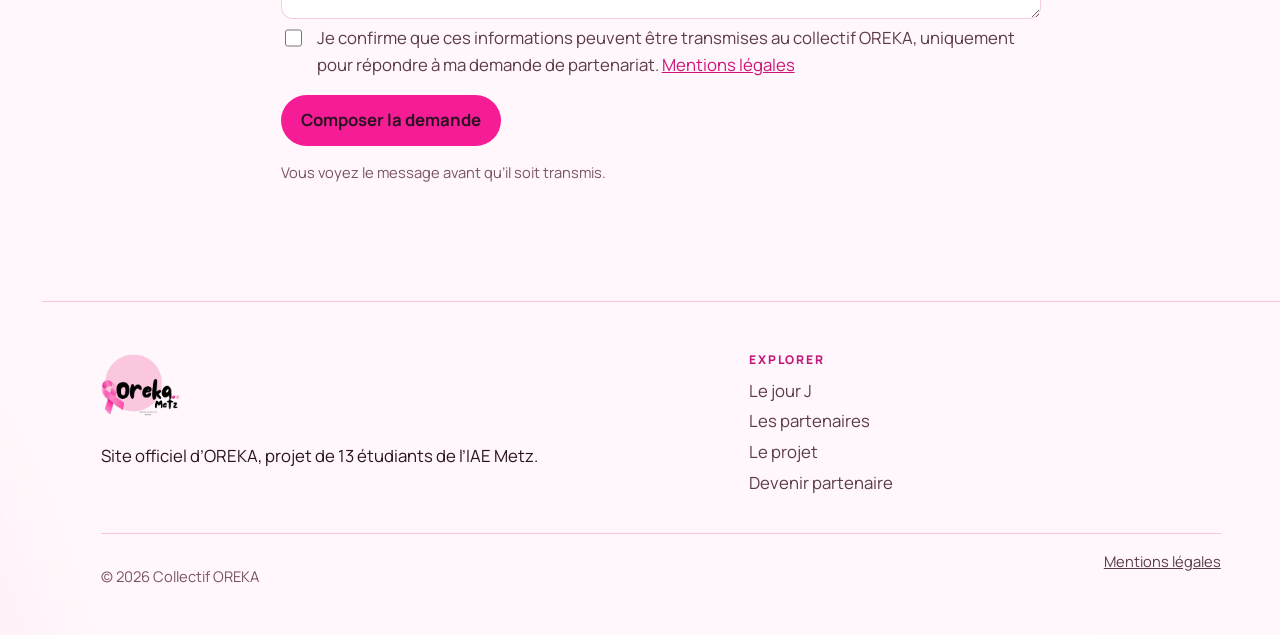
==== commit 05b23b81: "Forcer le rechargement du logo détouré." ====
--- a/index.html
+++ b/index.html
@@ -36,7 +36,7 @@
     "name": "OREKA",
     "description": "Projet de 13 étudiantes et étudiants de l’IAE Metz, en management et développement de systèmes hôteliers.",
     "url": "https://siahmedalaa.github.io/oreka/",
-    "logo": "https://siahmedalaa.github.io/oreka/assets/logo-officiel.png",
+    "logo": "https://siahmedalaa.github.io/oreka/assets/logo-officiel.png?v=2",
     "address": {
       "@type": "PostalAddress",
       "addressLocality": "Metz",
@@ -53,7 +53,7 @@
   <header class="site-header">
     <div class="header-inner">
       <a class="brand" href="#jour" aria-label="Oreka Metz">
-        <img src="assets/logo-officiel.png" width="882" height="691" alt="">
+        <img src="assets/logo-officiel.png?v=2" width="882" height="691" alt="">
       </a>
       <button class="nav-toggle" type="button" aria-expanded="false" aria-controls="site-nav">Menu</button>
       <nav id="site-nav" class="site-nav" aria-label="Navigation principale">
@@ -70,7 +70,7 @@
     <section class="hero" id="jour" aria-labelledby="hero-title">
       <div class="wrap hero-open">
         <h1 id="hero-title" class="sr">Oreka Metz, compte à rebours du jour J</h1>
-        <img class="hero-logo" src="assets/logo-officiel.png" width="882" height="691" alt="">
+        <img class="hero-logo" src="assets/logo-officiel.png?v=2" width="882" height="691" alt="">
         <p class="eyebrow">Jour J · mars 2027</p>
         <div class="count" data-countdown aria-hidden="true">
           <div><strong data-count="days">00</strong><span>jours</span></div>
@@ -240,7 +240,7 @@
     <div class="wrap footer-grid">
       <div>
         <a class="brand" href="#jour" aria-label="Oreka Metz">
-          <img src="assets/logo-officiel.png" width="882" height="691" alt="">
+          <img src="assets/logo-officiel.png?v=2" width="882" height="691" alt="">
         </a>
         <p>Site officiel d’OREKA, projet de 13 étudiants de l’IAE Metz.</p>
       </div>
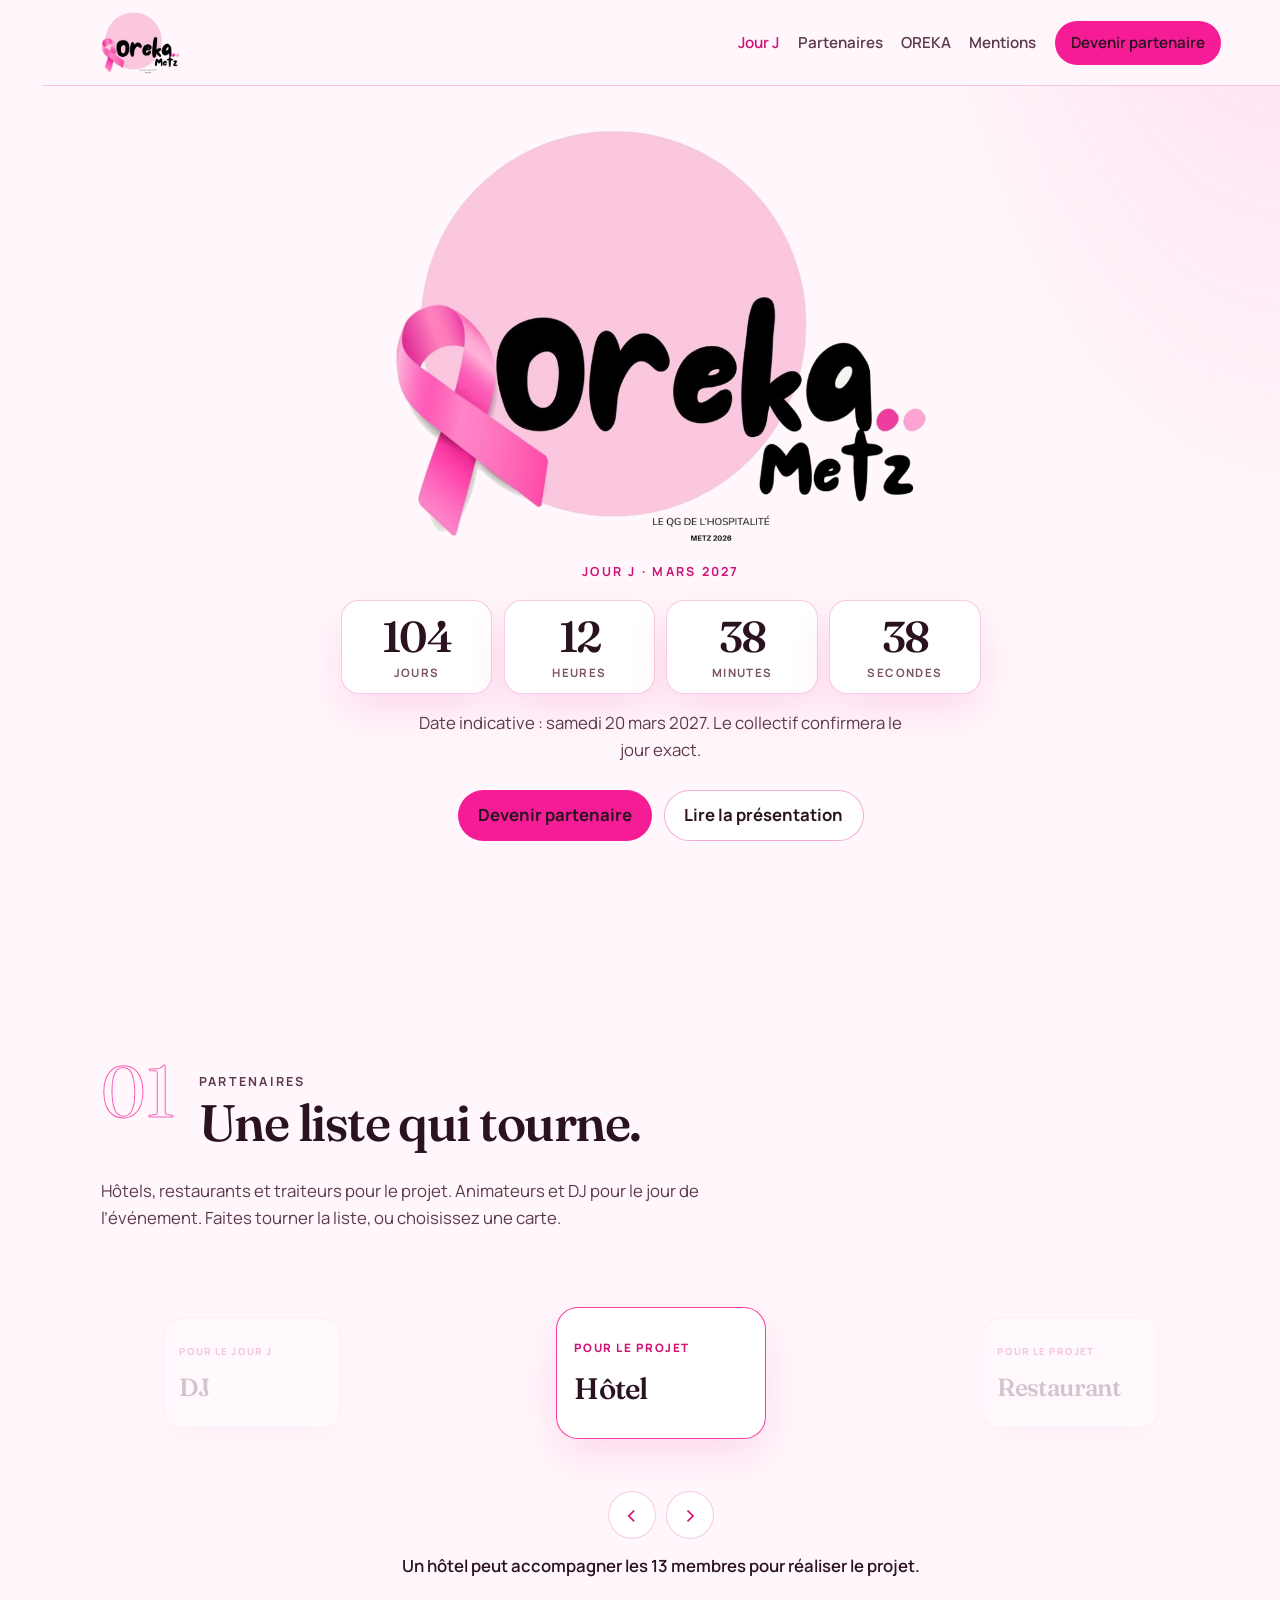
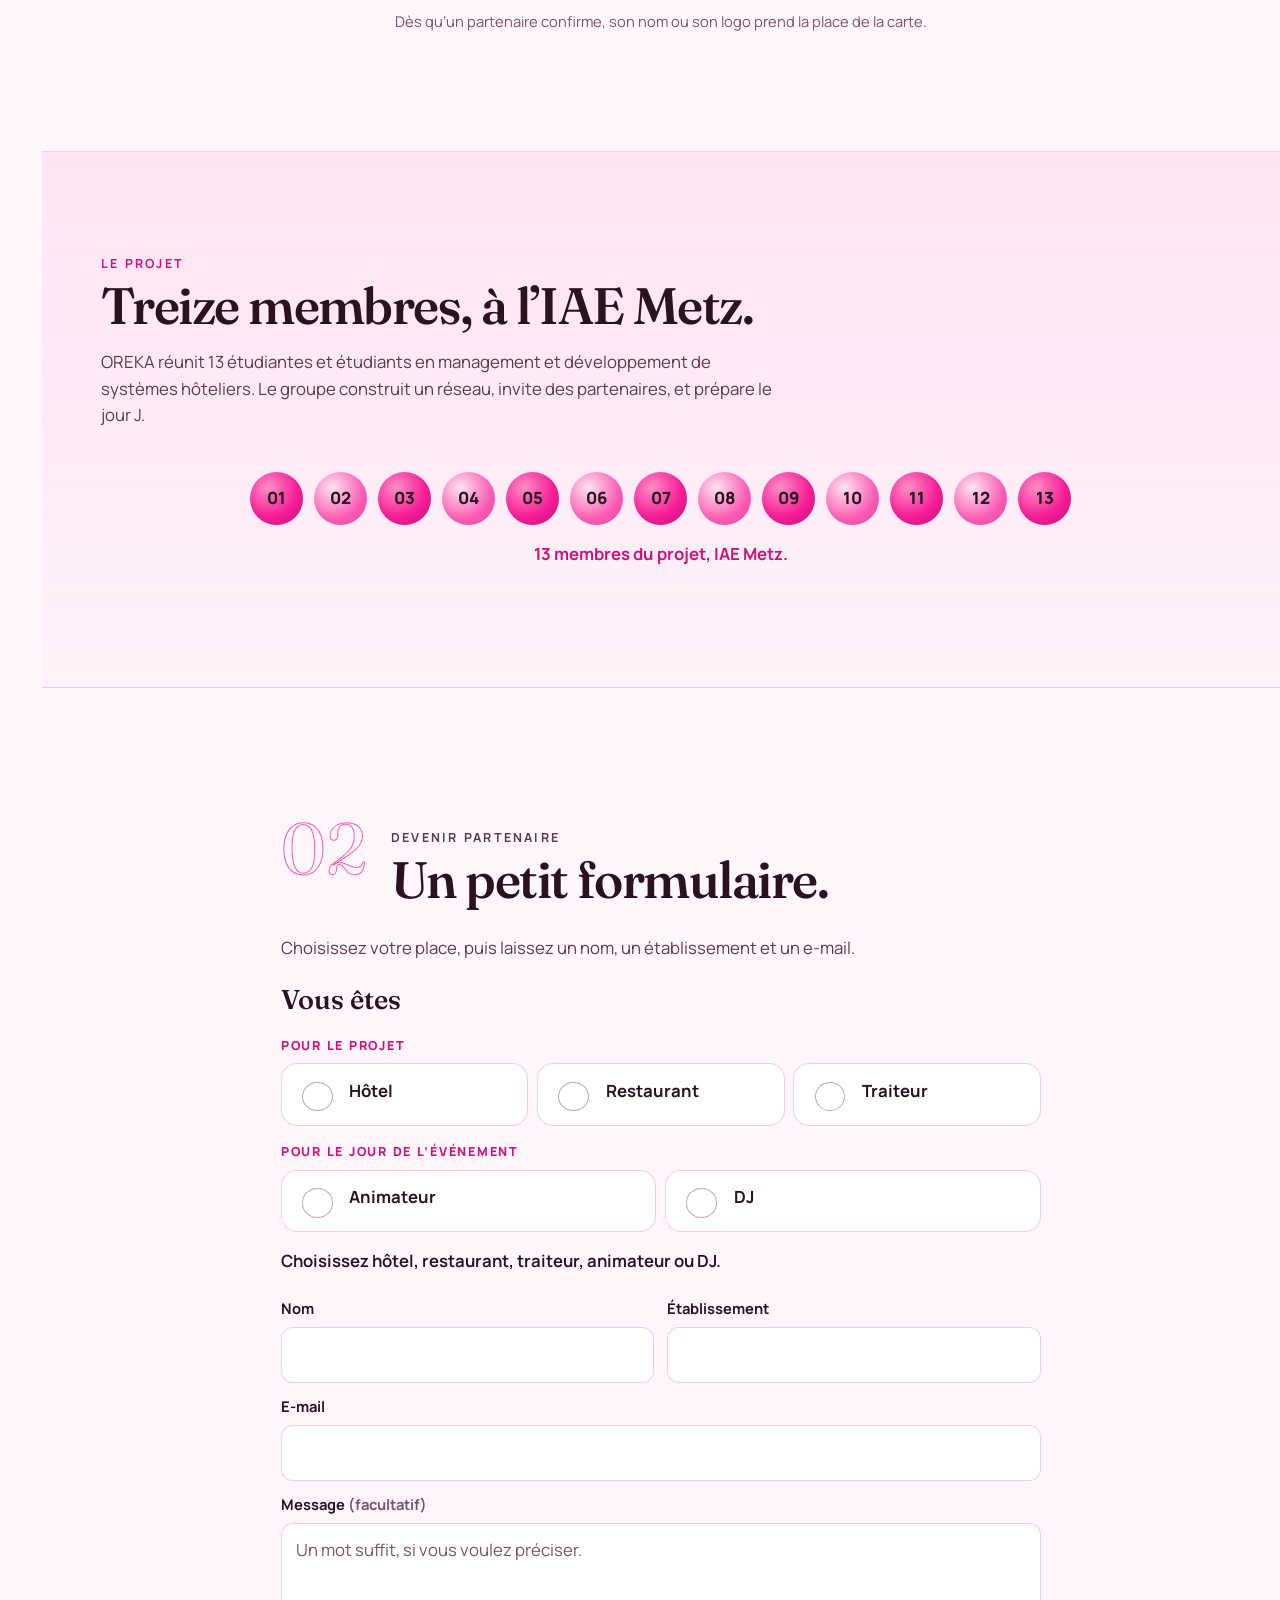
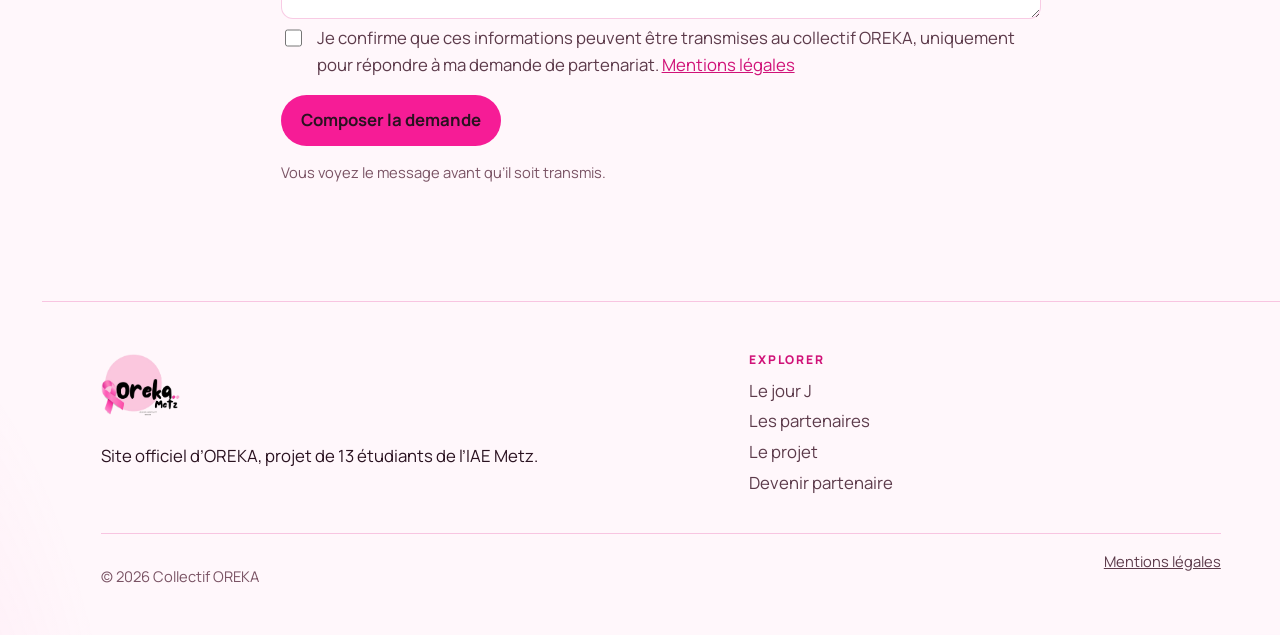
==== commit 69263d0d: "Ajouter une page de réglages pour modifier le site." ====
--- a/index.html
+++ b/index.html
@@ -53,7 +53,7 @@
   <header class="site-header">
     <div class="header-inner">
       <a class="brand" href="#jour" aria-label="Oreka Metz">
-        <img src="assets/logo-officiel.png?v=2" width="882" height="691" alt="">
+        <img data-logo src="assets/logo-officiel.png?v=2" width="882" height="691" alt="">
       </a>
       <button class="nav-toggle" type="button" aria-expanded="false" aria-controls="site-nav">Menu</button>
       <nav id="site-nav" class="site-nav" aria-label="Navigation principale">
@@ -70,8 +70,8 @@
     <section class="hero" id="jour" aria-labelledby="hero-title">
       <div class="wrap hero-open">
         <h1 id="hero-title" class="sr">Oreka Metz, compte à rebours du jour J</h1>
-        <img class="hero-logo" src="assets/logo-officiel.png?v=2" width="882" height="691" alt="">
-        <p class="eyebrow">Jour J · mars 2027</p>
+        <img class="hero-logo" data-logo src="assets/logo-officiel.png?v=2" width="882" height="691" alt="">
+        <p class="eyebrow" data-bind="eyebrow">Jour J · mars 2027</p>
         <div class="count" data-countdown aria-hidden="true">
           <div><strong data-count="days">00</strong><span>jours</span></div>
           <div><strong data-count="hours">00</strong><span>heures</span></div>
@@ -79,7 +79,7 @@
           <div><strong data-count="seconds">00</strong><span>secondes</span></div>
         </div>
         <p class="sr" id="count-live" aria-live="polite"></p>
-        <p class="count-note">Date indicative : samedi 20 mars 2027. Le collectif confirmera le jour exact.</p>
+        <p class="count-note" data-bind="countNote">Date indicative : samedi 20 mars 2027. Le collectif confirmera le jour exact.</p>
         <div class="actions">
           <a class="btn btn-primary" href="#rejoindre">Devenir partenaire</a>
           <a class="btn btn-ghost" href="#oreka">Lire la présentation</a>
@@ -92,11 +92,11 @@
         <div class="section-head reveal">
           <span class="index-no">01</span>
           <div>
-            <p class="eyebrow">Partenaires</p>
-            <h2 id="partners-title">Une liste qui tourne.</h2>
-          </div>
-        </div>
-        <p class="prose reveal">Hôtels, restaurants et traiteurs pour le projet. Animateurs et DJ pour le jour de l’événement. Faites tourner la liste, ou choisissez une carte.</p>
+            <p class="eyebrow" data-bind="partnersEyebrow">Partenaires</p>
+            <h2 id="partners-title" data-bind="partnersTitle">Une liste qui tourne.</h2>
+          </div>
+        </div>
+        <p class="prose reveal" data-bind="partnersIntro">Hôtels, restaurants et traiteurs pour le projet. Animateurs et DJ pour le jour de l’événement. Faites tourner la liste, ou choisissez une carte.</p>
         <div class="reel reveal" data-reel aria-roledescription="carrousel" aria-label="Partenaires">
           <div class="reel-stage">
             <button type="button" class="reel-card" data-card data-detail="Un hôtel peut accompagner les 13 membres pour réaliser le projet.">
@@ -125,7 +125,7 @@
             <button class="reel-arrow" type="button" data-next aria-label="Partenaire suivant">›</button>
           </div>
           <p class="reel-detail" id="reel-detail">Choisissez une carte, ou laissez la liste tourner.</p>
-          <p class="hint reel-hint">Dès qu’un partenaire confirme, son nom ou son logo prend la place de la carte.</p>
+          <p class="hint reel-hint" data-bind="partnersHint">Dès qu’un partenaire confirme, son nom ou son logo prend la place de la carte.</p>
         </div>
       </div>
     </section>
@@ -133,9 +133,9 @@
     <section class="section band" id="oreka" aria-labelledby="oreka-title">
       <div class="wrap present">
         <div class="reveal">
-          <p class="eyebrow">Le projet</p>
-          <h2 id="oreka-title">Treize membres, à l’IAE Metz.</h2>
-          <p class="prose">OREKA réunit 13 étudiantes et étudiants en management et développement de systèmes hôteliers. Le groupe construit un réseau, invite des partenaires, et prépare le jour J.</p>
+          <p class="eyebrow" data-bind="projectEyebrow">Le projet</p>
+          <h2 id="oreka-title" data-bind="projectTitle">Treize membres, à l’IAE Metz.</h2>
+          <p class="prose" data-bind="projectBody">OREKA réunit 13 étudiantes et étudiants en management et développement de systèmes hôteliers. Le groupe construit un réseau, invite des partenaires, et prépare le jour J.</p>
         </div>
         <div class="reveal">
           <ul class="members">
@@ -163,11 +163,11 @@
         <div class="section-head reveal">
           <span class="index-no">02</span>
           <div>
-            <p class="eyebrow">Devenir partenaire</p>
-            <h2 id="partner-title">Un petit formulaire.</h2>
-          </div>
-        </div>
-        <p class="prose reveal">Choisissez votre place, puis laissez un nom, un établissement et un e-mail.</p>
+            <p class="eyebrow" data-bind="formEyebrow">Devenir partenaire</p>
+            <h2 id="partner-title" data-bind="formTitle">Un petit formulaire.</h2>
+          </div>
+        </div>
+        <p class="prose reveal" data-bind="formIntro">Choisissez votre place, puis laissez un nom, un établissement et un e-mail.</p>
 
         <form id="partner-form" action="#rejoindre" method="post" novalidate>
           <div id="form-alert" class="form-alert" role="alert" tabindex="-1" hidden></div>
@@ -240,9 +240,9 @@
     <div class="wrap footer-grid">
       <div>
         <a class="brand" href="#jour" aria-label="Oreka Metz">
-          <img src="assets/logo-officiel.png?v=2" width="882" height="691" alt="">
+          <img data-logo src="assets/logo-officiel.png?v=2" width="882" height="691" alt="">
         </a>
-        <p>Site officiel d’OREKA, projet de 13 étudiants de l’IAE Metz.</p>
+        <p data-bind="footer">Site officiel d’OREKA, projet de 13 étudiants de l’IAE Metz.</p>
       </div>
       <div>
         <p class="footer-label">Explorer</p>
@@ -259,6 +259,7 @@
   </footer>
 
   <script src="js/config.js" defer></script>
+  <script src="js/content.js" defer></script>
   <script src="js/main.js" defer></script>
 </body>
 </html>
--- a/css/styles.css
+++ b/css/styles.css
@@ -147,7 +147,7 @@
   display: flex;
   align-items: center;
   backdrop-filter: blur(18px);
-  background: rgba(255, 247, 251, 0.94);
+  background: color-mix(in srgb, var(--bg) 94%, transparent);
   border-bottom: 1px solid var(--line);
 }
 
@@ -849,6 +849,18 @@
   a { color: black; }
 }
 
+.preview-banner {
+  position: sticky;
+  top: 0;
+  z-index: 70;
+  margin: 0;
+  padding: 0.55rem 1rem;
+  background: var(--pink);
+  color: var(--ink-on-pink);
+  text-align: center;
+  font-weight: 700;
+}
+
 .hero-open {
   min-height: calc(100svh - var(--header));
   display: flex;
@@ -946,6 +958,15 @@
   letter-spacing: -0.03em;
 }
 
+.reel-photo {
+  width: 72px;
+  height: 72px;
+  object-fit: cover;
+  border-radius: 50%;
+  margin-bottom: 0.55rem;
+  border: 2px solid rgba(246, 28, 150, 0.35);
+}
+
 .reel-kicker {
   color: var(--pink-soft);
   font-size: 0.72rem;
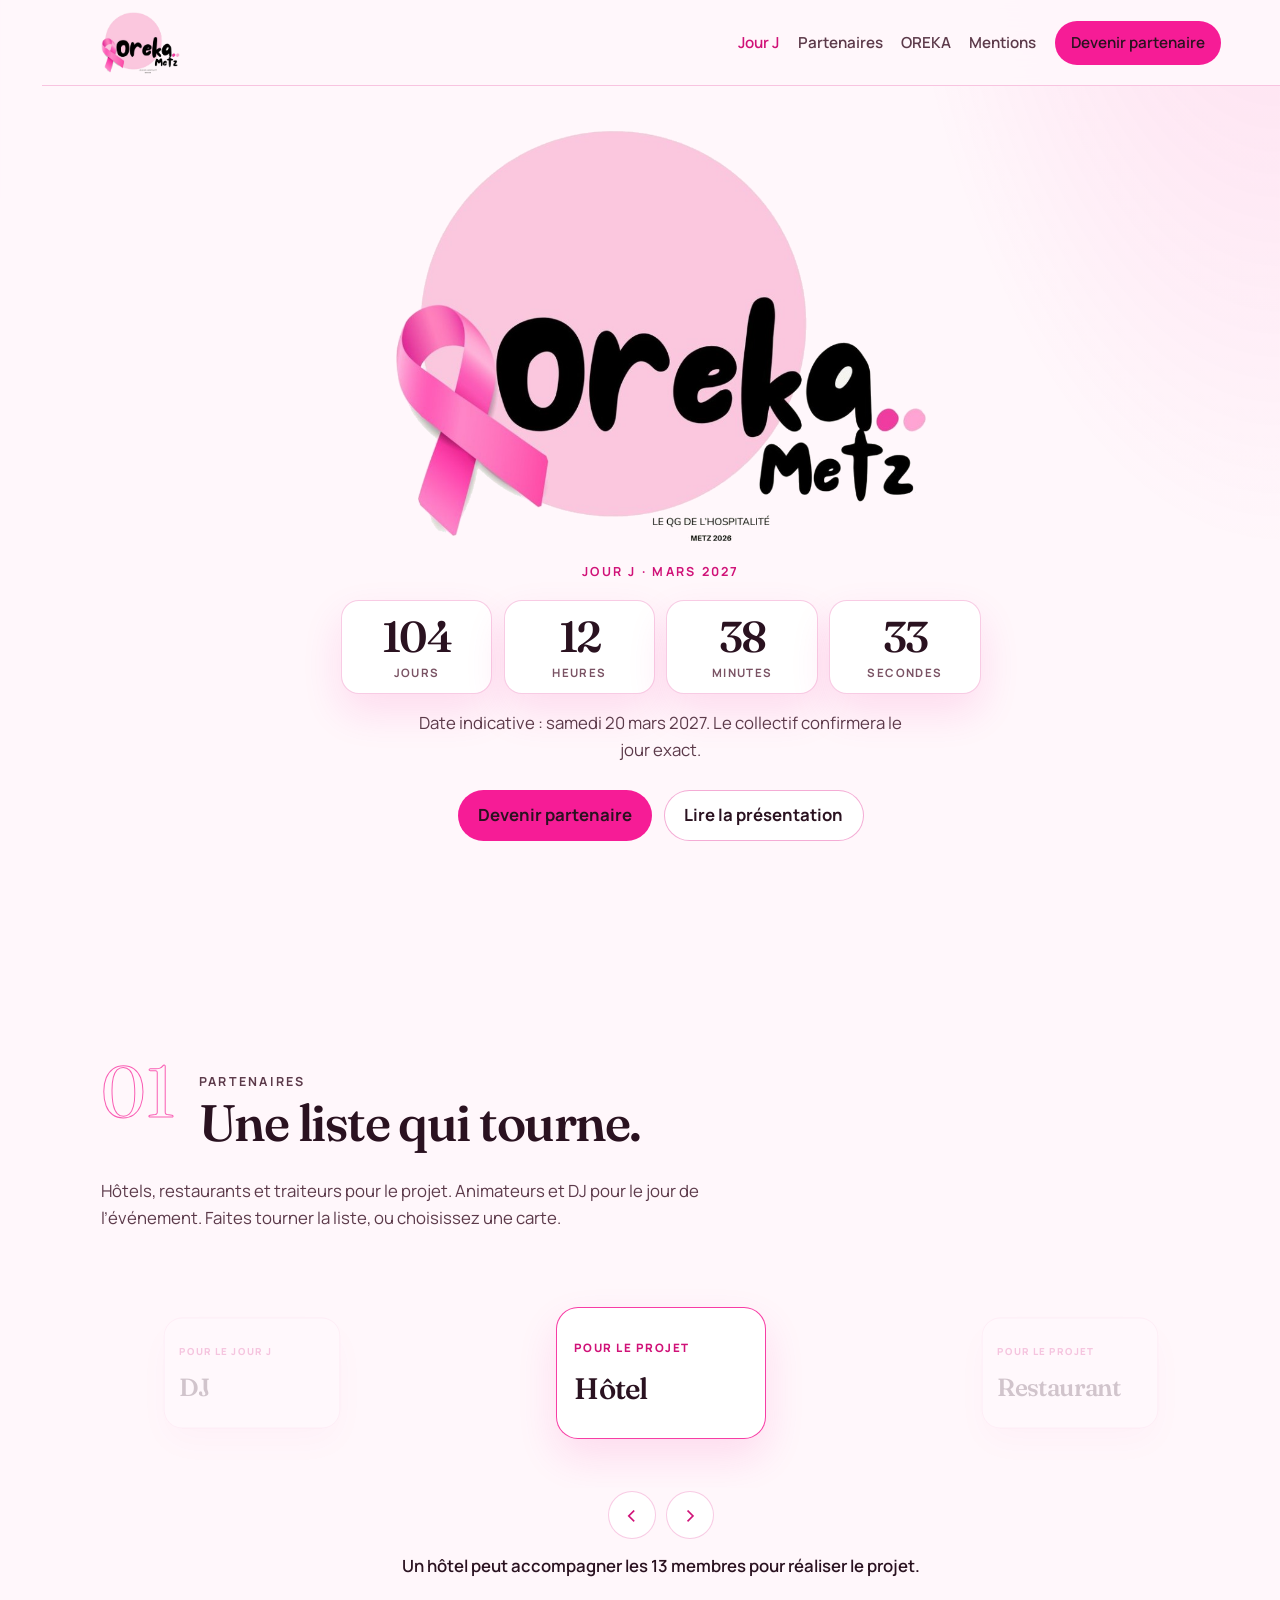
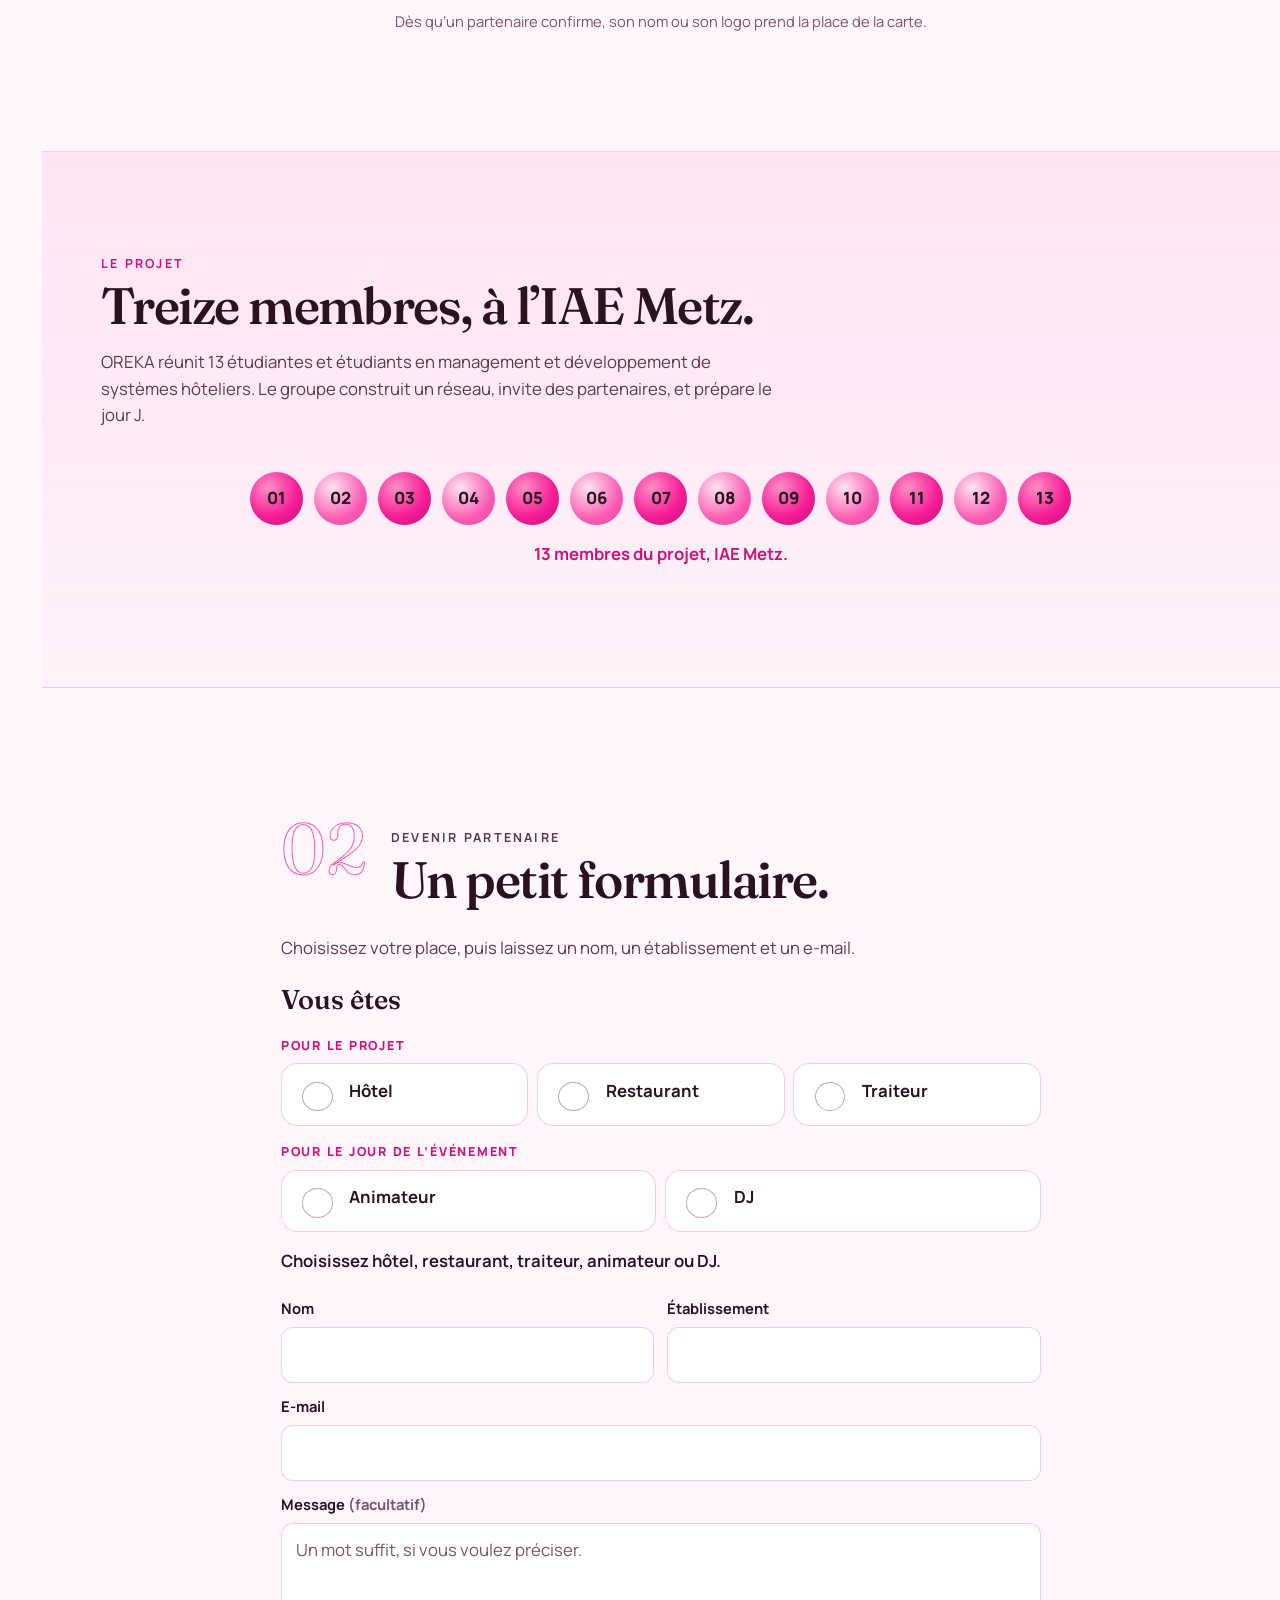
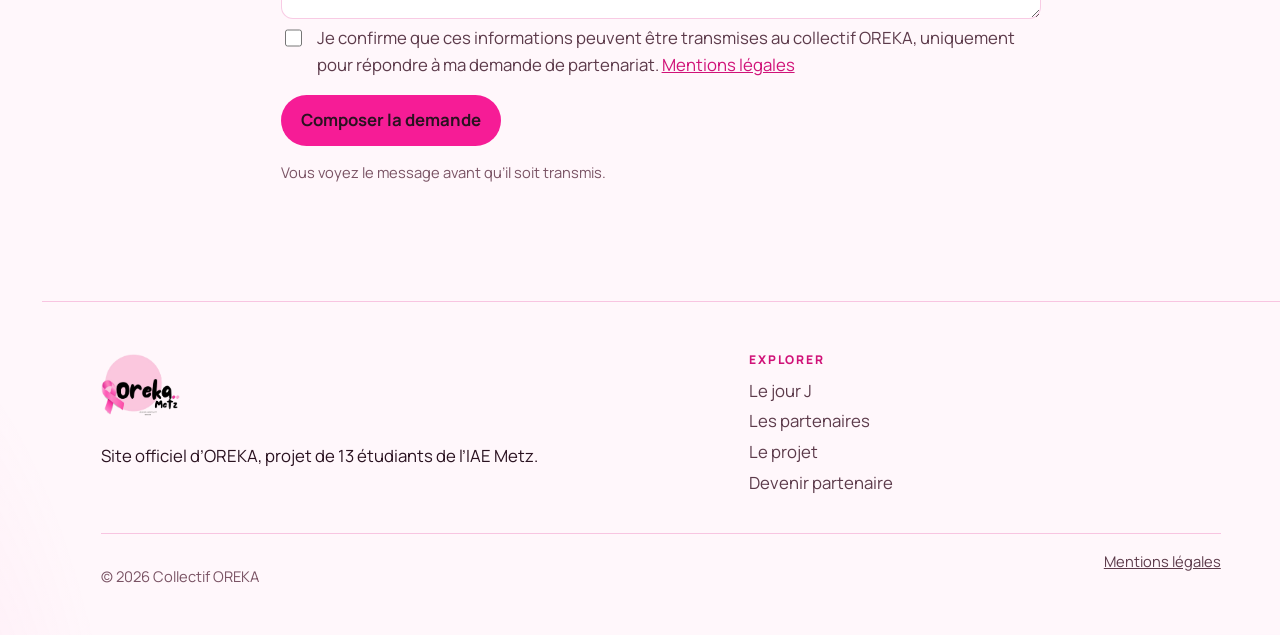
==== commit 87d38e15: "Préparer le site pour l’adresse oreka-metz.github.io." ====
--- a/index.html
+++ b/index.html
@@ -7,20 +7,20 @@
   <meta name="description" content="Site officiel d’OREKA, 13 étudiantes et étudiants de l’IAE Metz en management et développement de systèmes hôteliers. Compte à rebours du jour J, partenaires et formulaire.">
   <meta name="author" content="Collectif OREKA">
   <meta name="theme-color" content="#fff7fb">
-  <link rel="canonical" href="https://siahmedalaa.github.io/oreka/">
+  <link rel="canonical" href="https://oreka-metz.github.io/">
   <meta property="og:type" content="website">
   <meta property="og:locale" content="fr_FR">
   <meta property="og:site_name" content="OREKA">
   <meta property="og:title" content="OREKA — Le jour J, les partenaires">
   <meta property="og:description" content="13 étudiants de l’IAE Metz. Compte à rebours vers mars. Hôtels, restaurants, traiteurs, animateurs et DJ.">
-  <meta property="og:url" content="https://siahmedalaa.github.io/oreka/">
-  <meta property="og:image" content="https://siahmedalaa.github.io/oreka/assets/og.png">
+  <meta property="og:url" content="https://oreka-metz.github.io/">
+  <meta property="og:image" content="https://oreka-metz.github.io/assets/og.png">
   <meta property="og:image:width" content="1200">
   <meta property="og:image:height" content="630">
   <meta name="twitter:card" content="summary_large_image">
   <meta name="twitter:title" content="OREKA — Metz">
   <meta name="twitter:description" content="OREKA, projet de l’IAE Metz. Jour J en mars, partenaires et formulaire.">
-  <meta name="twitter:image" content="https://siahmedalaa.github.io/oreka/assets/og.png">
+  <meta name="twitter:image" content="https://oreka-metz.github.io/assets/og.png">
   <link rel="icon" href="assets/favicon.svg" type="image/svg+xml">
   <link rel="apple-touch-icon" href="assets/icon-192.png">
   <link rel="manifest" href="site.webmanifest">
@@ -35,8 +35,8 @@
     "@type": "Organization",
     "name": "OREKA",
     "description": "Projet de 13 étudiantes et étudiants de l’IAE Metz, en management et développement de systèmes hôteliers.",
-    "url": "https://siahmedalaa.github.io/oreka/",
-    "logo": "https://siahmedalaa.github.io/oreka/assets/logo-officiel.png?v=2",
+    "url": "https://oreka-metz.github.io/",
+    "logo": "https://oreka-metz.github.io/assets/logo-officiel.png?v=2",
     "address": {
       "@type": "PostalAddress",
       "addressLocality": "Metz",
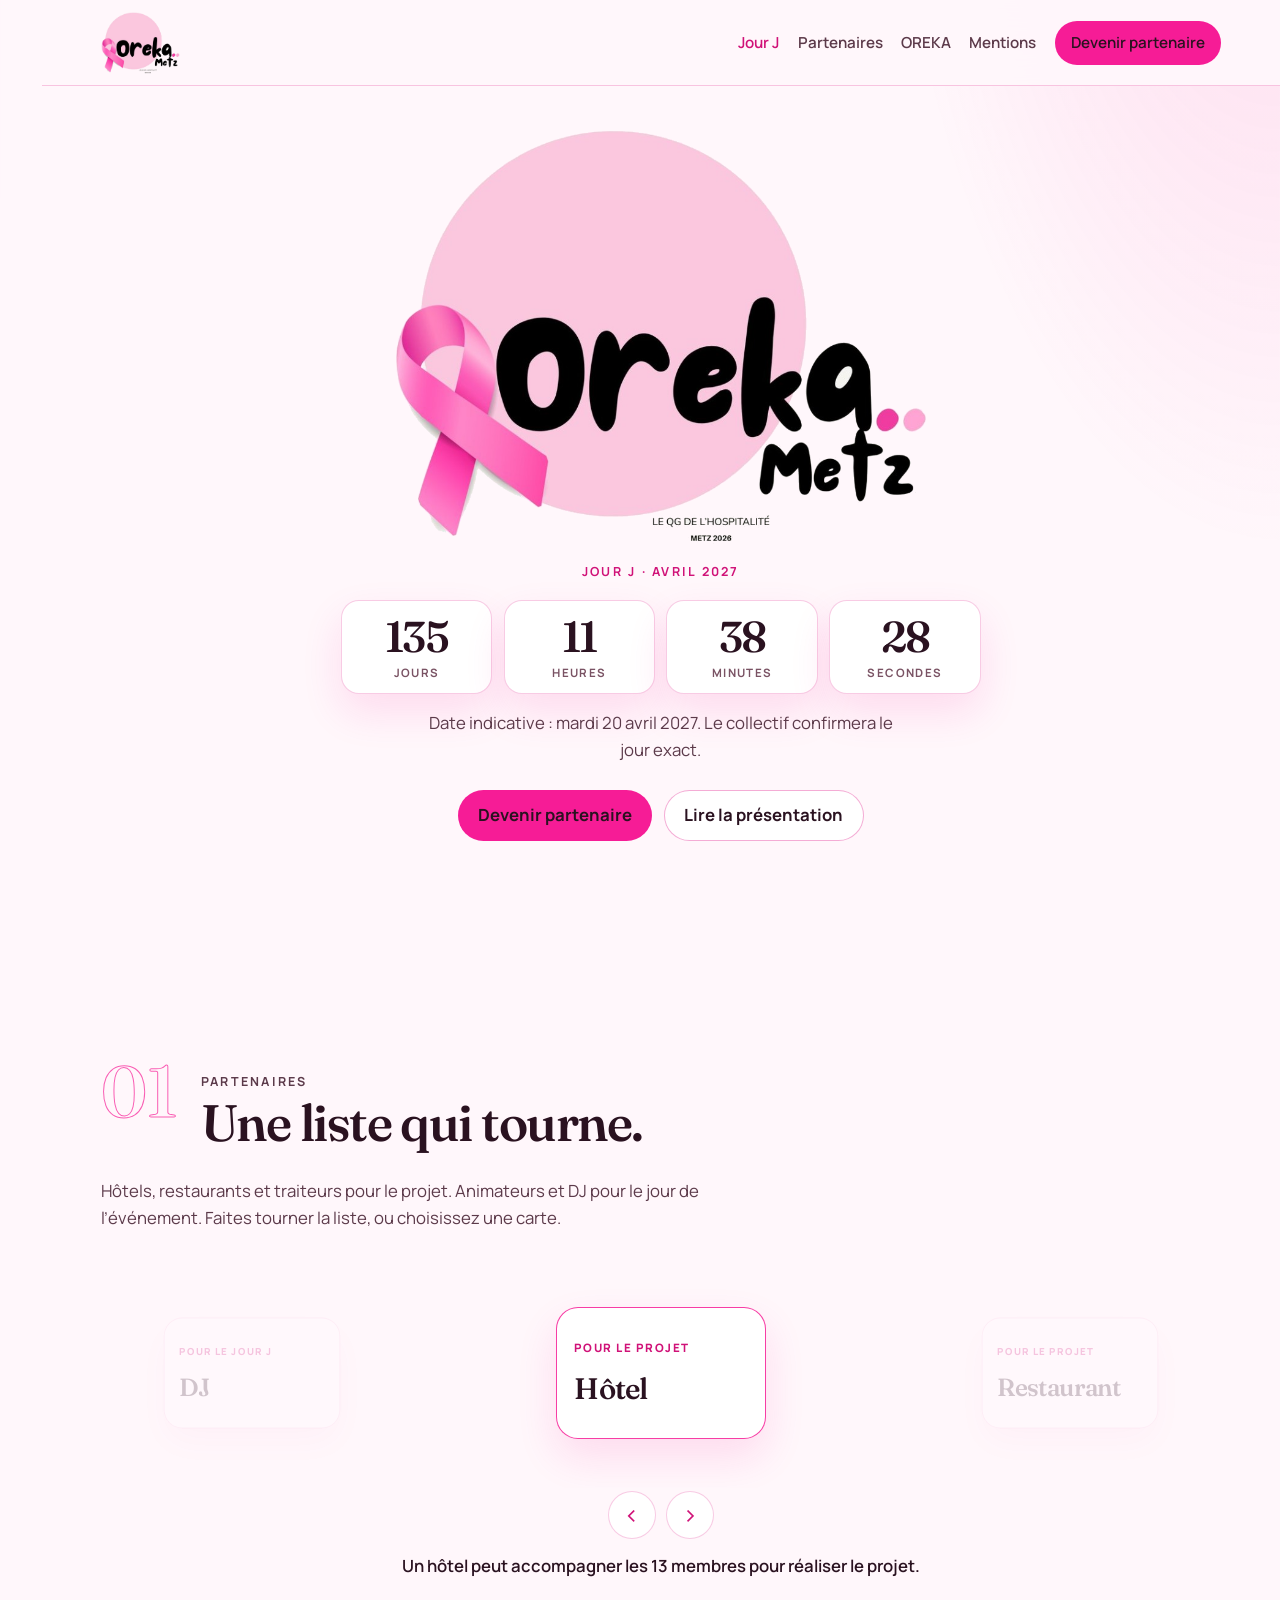
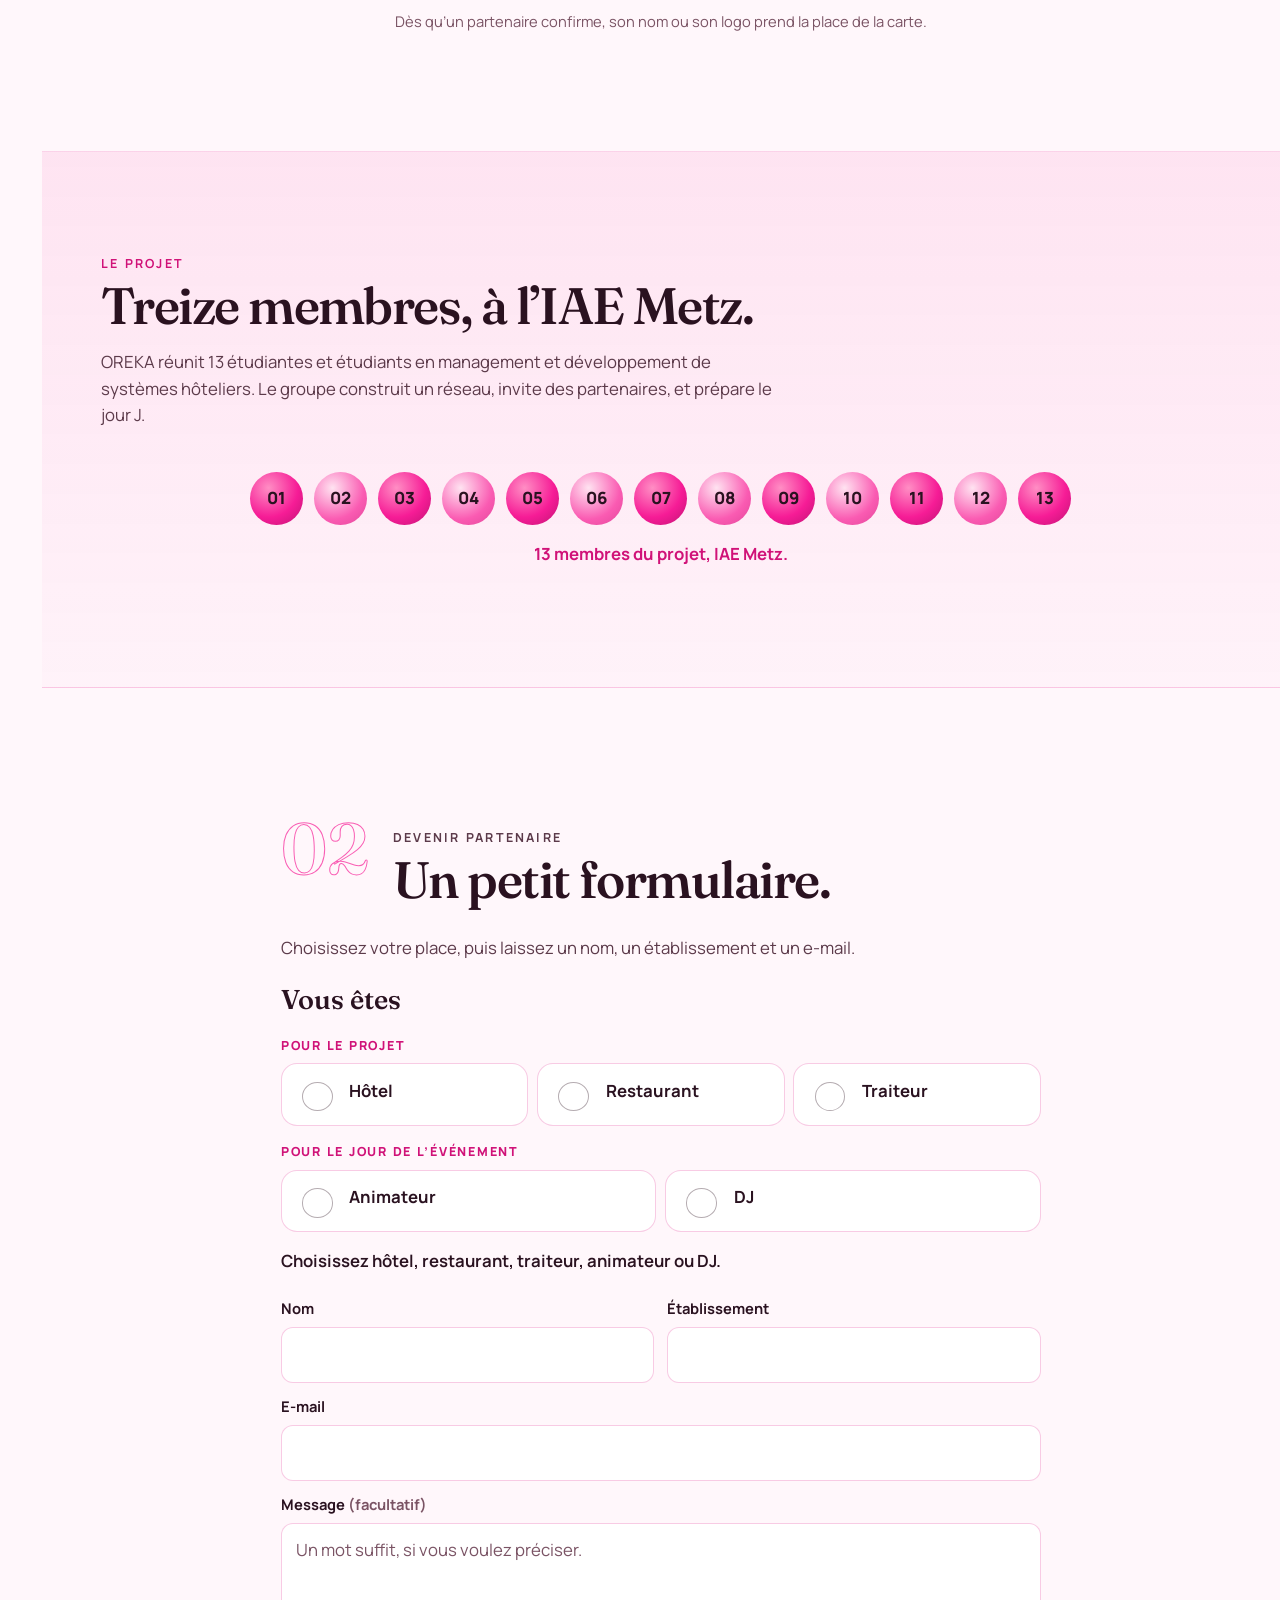
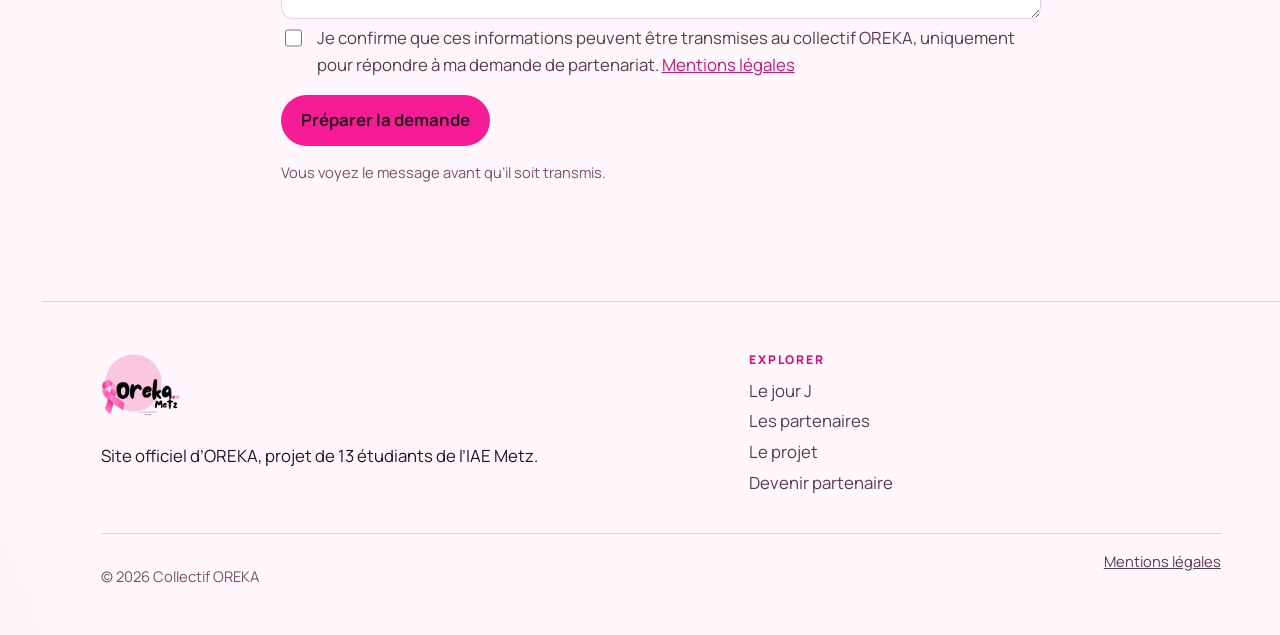
==== commit 4630cdd7: "Fermer les failles du formulaire, des réglages et des textes." ====
--- a/index.html
+++ b/index.html
@@ -1,6 +1,12 @@
 <!DOCTYPE html>
 <html lang="fr" class="no-js">
 <head>
+  <script>
+    if (location.hostname === "siahmedalaa.github.io") {
+      var path = location.pathname.replace(/^\/oreka\/?/, "/");
+      location.replace("https://oreka-metz.github.io" + path + location.search + location.hash);
+    }
+  </script>
   <meta charset="utf-8">
   <meta name="viewport" content="width=device-width, initial-scale=1">
   <title>OREKA — Projet hôtelier de l’IAE Metz</title>
@@ -12,21 +18,18 @@
   <meta property="og:locale" content="fr_FR">
   <meta property="og:site_name" content="OREKA">
   <meta property="og:title" content="OREKA — Le jour J, les partenaires">
-  <meta property="og:description" content="13 étudiants de l’IAE Metz. Compte à rebours vers mars. Hôtels, restaurants, traiteurs, animateurs et DJ.">
+  <meta property="og:description" content="13 étudiants de l’IAE Metz. Jour J indicatif le 20 avril 2027. Hôtels, restaurants, traiteurs, animateurs et DJ.">
   <meta property="og:url" content="https://oreka-metz.github.io/">
   <meta property="og:image" content="https://oreka-metz.github.io/assets/og.png">
   <meta property="og:image:width" content="1200">
   <meta property="og:image:height" content="630">
   <meta name="twitter:card" content="summary_large_image">
   <meta name="twitter:title" content="OREKA — Metz">
-  <meta name="twitter:description" content="OREKA, projet de l’IAE Metz. Jour J en mars, partenaires et formulaire.">
+  <meta name="twitter:description" content="OREKA, projet de l’IAE Metz. Jour J indicatif le 20 avril 2027, partenaires et formulaire.">
   <meta name="twitter:image" content="https://oreka-metz.github.io/assets/og.png">
   <link rel="icon" href="assets/favicon.svg" type="image/svg+xml">
   <link rel="apple-touch-icon" href="assets/icon-192.png">
   <link rel="manifest" href="site.webmanifest">
-  <link rel="preconnect" href="https://fonts.googleapis.com">
-  <link rel="preconnect" href="https://fonts.gstatic.com" crossorigin>
-  <link href="https://fonts.googleapis.com/css2?family=Fraunces:ital,opsz,wght@0,9..144,560;1,9..144,560&family=Manrope:wght@400;500;600;700;800&display=swap" rel="stylesheet">
   <link rel="stylesheet" href="css/styles.css">
   <script>document.documentElement.classList.replace("no-js","js");</script>
   <script type="application/ld+json">
@@ -71,7 +74,7 @@
       <div class="wrap hero-open">
         <h1 id="hero-title" class="sr">Oreka Metz, compte à rebours du jour J</h1>
         <img class="hero-logo" data-logo src="assets/logo-officiel.png?v=2" width="882" height="691" alt="">
-        <p class="eyebrow" data-bind="eyebrow">Jour J · mars 2027</p>
+        <p class="eyebrow" data-bind="eyebrow">Jour J · avril 2027</p>
         <div class="count" data-countdown aria-hidden="true">
           <div><strong data-count="days">00</strong><span>jours</span></div>
           <div><strong data-count="hours">00</strong><span>heures</span></div>
@@ -79,7 +82,7 @@
           <div><strong data-count="seconds">00</strong><span>secondes</span></div>
         </div>
         <p class="sr" id="count-live" aria-live="polite"></p>
-        <p class="count-note" data-bind="countNote">Date indicative : samedi 20 mars 2027. Le collectif confirmera le jour exact.</p>
+        <p class="count-note" data-bind="countNote">Date indicative : mardi 20 avril 2027. Le collectif confirmera le jour exact.</p>
         <div class="actions">
           <a class="btn btn-primary" href="#rejoindre">Devenir partenaire</a>
           <a class="btn btn-ghost" href="#oreka">Lire la présentation</a>
@@ -172,6 +175,10 @@
         <form id="partner-form" action="#rejoindre" method="post" novalidate>
           <div id="form-alert" class="form-alert" role="alert" tabindex="-1" hidden></div>
           <div id="form-body">
+            <p class="hp-field" aria-hidden="true">
+              <label for="company">Société</label>
+              <input id="company" name="_honey" type="text" tabindex="-1" autocomplete="off">
+            </p>
             <fieldset id="role-set" tabindex="-1">
               <legend>Vous êtes</legend>
               <p class="group-label">Pour le projet</p>
@@ -192,22 +199,22 @@
             <div class="form-grid">
               <div class="field">
                 <label for="nom">Nom</label>
-                <input id="nom" name="nom" autocomplete="name" required>
+                <input id="nom" name="nom" autocomplete="name" maxlength="80" required>
                 <p class="field-error" id="err-nom" hidden></p>
               </div>
               <div class="field">
                 <label for="structure">Établissement</label>
-                <input id="structure" name="structure" autocomplete="organization" required>
+                <input id="structure" name="structure" autocomplete="organization" maxlength="120" required>
                 <p class="field-error" id="err-structure" hidden></p>
               </div>
               <div class="field wide">
                 <label for="email">E-mail</label>
-                <input id="email" name="email" type="email" autocomplete="email" inputmode="email" required>
+                <input id="email" name="email" type="email" autocomplete="email" inputmode="email" maxlength="120" required>
                 <p class="field-error" id="err-email" hidden></p>
               </div>
               <div class="field wide">
                 <label for="message">Message <span class="hint">(facultatif)</span></label>
-                <textarea id="message" name="message" placeholder="Un mot suffit, si vous voulez préciser."></textarea>
+                <textarea id="message" name="message" maxlength="1500" placeholder="Un mot suffit, si vous voulez préciser."></textarea>
               </div>
             </div>
 
@@ -216,7 +223,7 @@
               <span>Je confirme que ces informations peuvent être transmises au collectif OREKA, uniquement pour répondre à ma demande de partenariat. <a href="mentions.html">Mentions légales</a></span>
             </label>
             <p class="field-error" id="err-consent" hidden></p>
-            <button class="btn btn-primary" type="submit">Composer la demande</button>
+            <button class="btn btn-primary" type="submit">Préparer la demande</button>
             <p class="hint">Vous voyez le message avant qu’il soit transmis.</p>
           </div>
         </form>
@@ -227,7 +234,8 @@
           <p id="success-lead"></p>
           <pre class="message-preview" id="message-preview"></pre>
           <div class="actions">
-            <a class="btn btn-primary" id="mailto-link" href="#rejoindre">Ouvrir dans l’e-mail</a>
+            <button class="btn btn-primary" id="confirm-send" type="button">Envoyer la demande</button>
+            <a class="btn btn-ghost" id="mailto-link" href="#rejoindre">Ouvrir dans l’e-mail</a>
             <button class="btn btn-ghost" id="copy-message" type="button">Copier le message</button>
             <button class="btn btn-ghost" id="new-request" type="button">Nouvelle demande</button>
           </div>
--- a/css/styles.css
+++ b/css/styles.css
@@ -1,3 +1,27 @@
+@font-face {
+  font-family: "Fraunces";
+  font-style: normal;
+  font-weight: 560;
+  font-display: swap;
+  src: url("../assets/fonts/fraunces-560.woff2") format("woff2");
+}
+
+@font-face {
+  font-family: "Fraunces";
+  font-style: italic;
+  font-weight: 560;
+  font-display: swap;
+  src: url("../assets/fonts/fraunces-560-italic.woff2") format("woff2");
+}
+
+@font-face {
+  font-family: "Manrope";
+  font-style: normal;
+  font-weight: 400 800;
+  font-display: swap;
+  src: url("../assets/fonts/manrope-latin.woff2") format("woff2");
+}
+
 :root {
   --bg: #fff7fb;
   --bg-raise: #ffffff;
@@ -659,6 +683,18 @@
 .consent input { width: 1.1rem; height: 1.1rem; margin-top: 0.25rem; flex: none; }
 
 .form-foot { margin-top: 0.4rem; }
+#partner-form { position: relative; }
+.hp-field {
+  position: absolute;
+  width: 1px;
+  height: 1px;
+  padding: 0;
+  margin: -1px;
+  overflow: hidden;
+  clip: rect(0, 0, 0, 0);
+  white-space: nowrap;
+  border: 0;
+}
 .hint { color: var(--faint); font-size: 0.92rem; }
 
 .success {
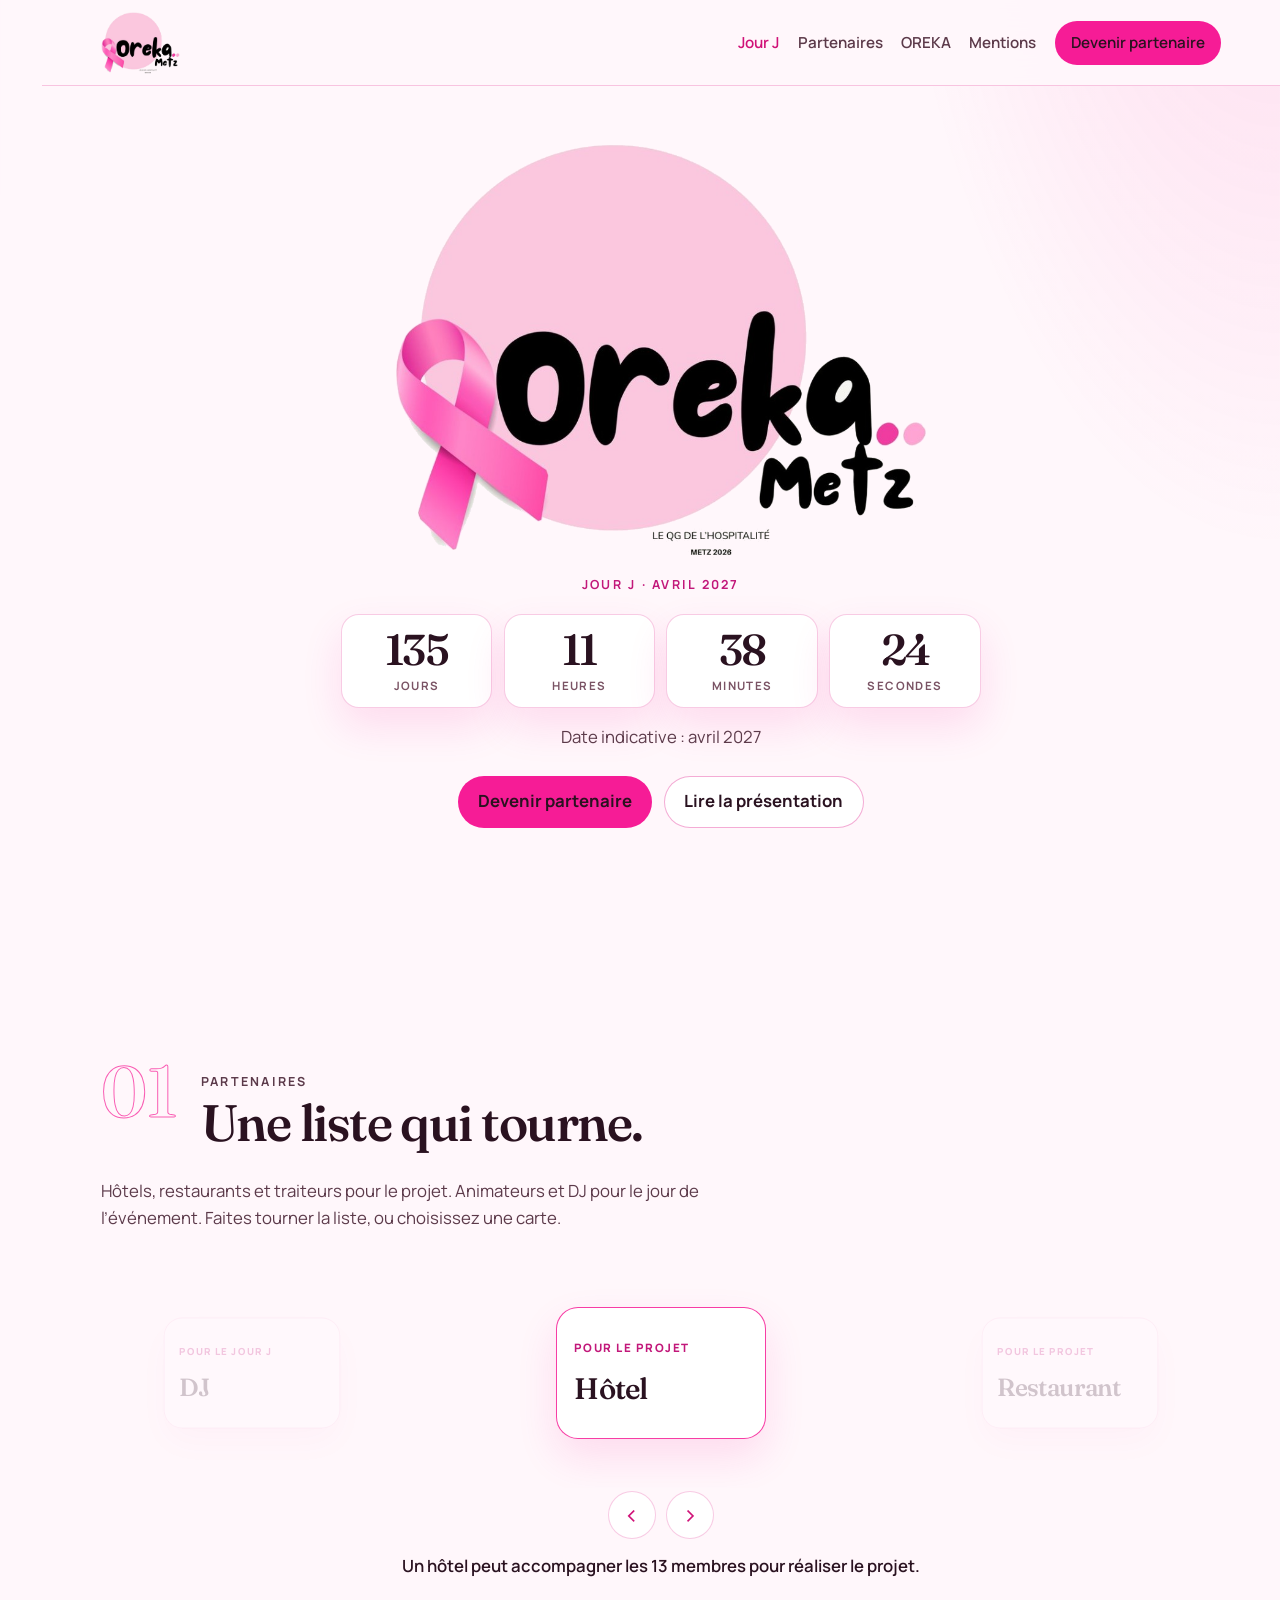
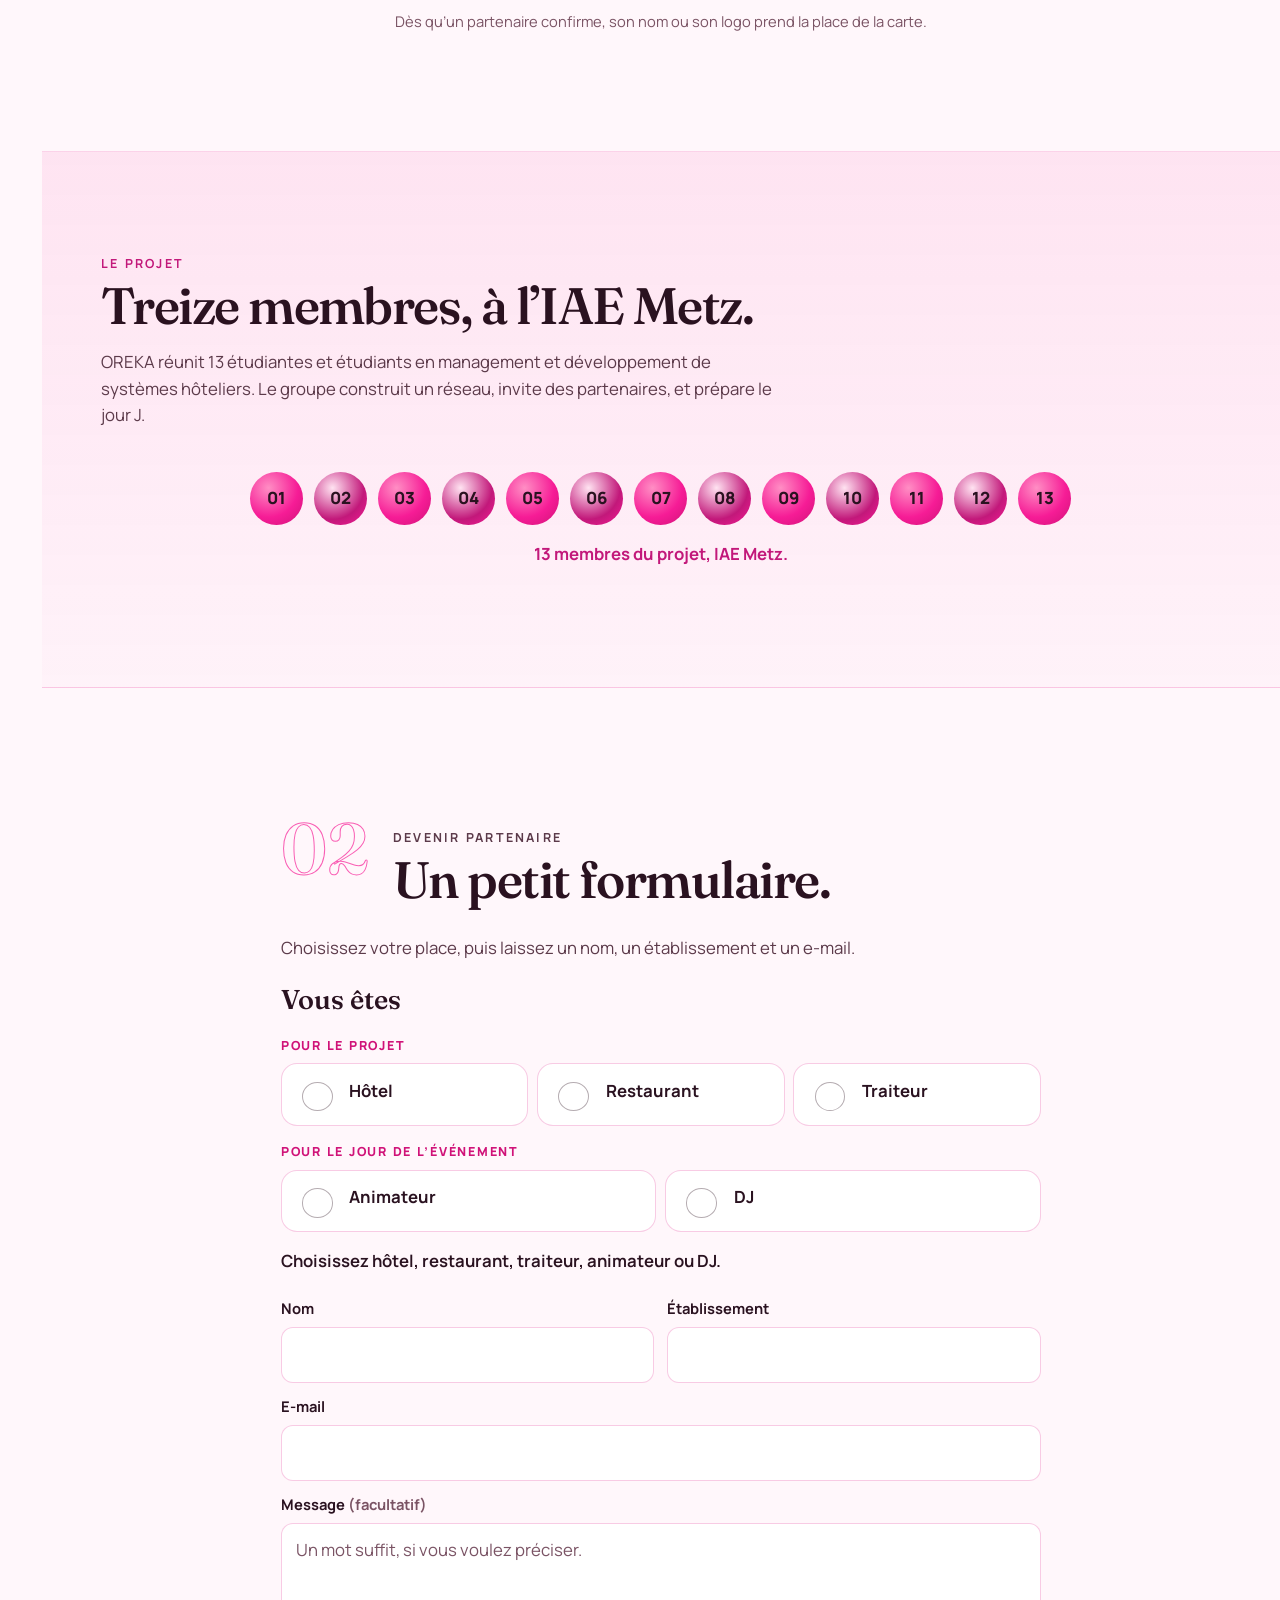
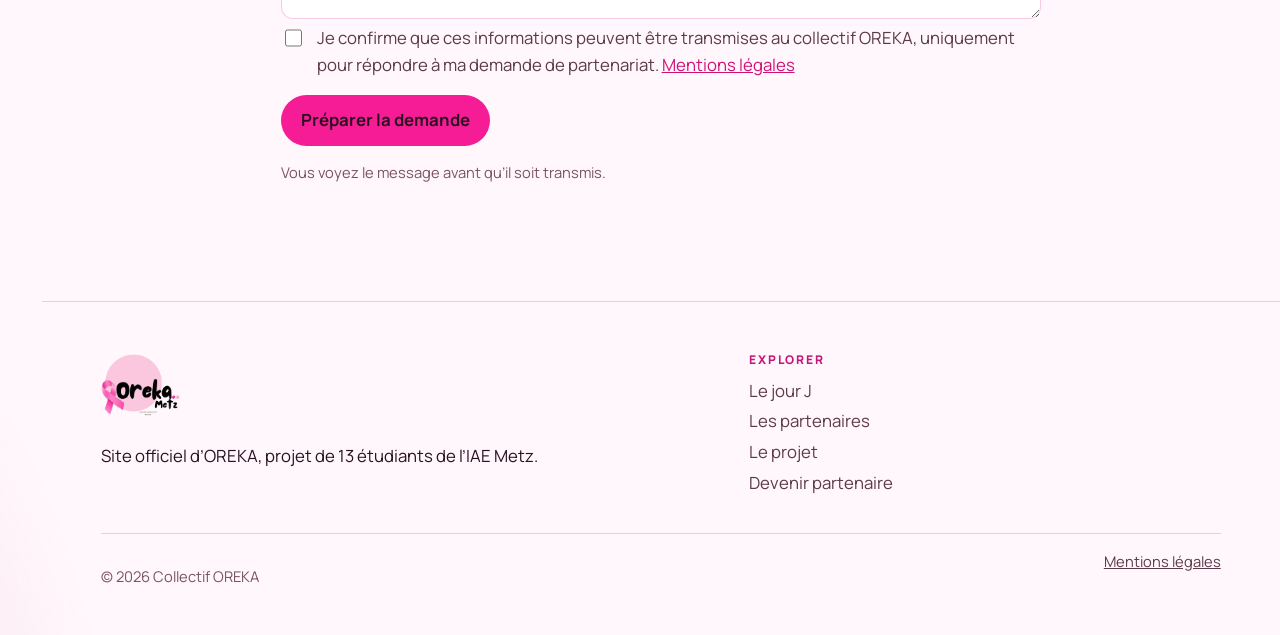
==== commit c965e04f: "Permettre de modifier chaque texte et chaque couleur depuis les réglages." ====
--- a/index.html
+++ b/index.html
@@ -1,5 +1,5 @@
 <!DOCTYPE html>
-<html lang="fr" class="no-js">
+<html lang="fr" class="no-js" data-title="pageTitle">
 <head>
   <script>
     if (location.hostname === "siahmedalaa.github.io") {
@@ -10,29 +10,29 @@
   <meta charset="utf-8">
   <meta name="viewport" content="width=device-width, initial-scale=1">
   <title>OREKA — Projet hôtelier de l’IAE Metz</title>
-  <meta name="description" content="Site officiel d’OREKA, 13 étudiantes et étudiants de l’IAE Metz en management et développement de systèmes hôteliers. Compte à rebours du jour J, partenaires et formulaire.">
+  <meta name="description" data-bind-content="metaDescription" content="Site officiel d’OREKA, 13 étudiantes et étudiants de l’IAE Metz en management et développement de systèmes hôteliers. Compte à rebours du jour J, partenaires et formulaire.">
   <meta name="author" content="Collectif OREKA">
   <meta name="theme-color" content="#fff7fb">
   <link rel="canonical" href="https://oreka-metz.github.io/">
   <meta property="og:type" content="website">
   <meta property="og:locale" content="fr_FR">
   <meta property="og:site_name" content="OREKA">
-  <meta property="og:title" content="OREKA — Le jour J, les partenaires">
-  <meta property="og:description" content="13 étudiants de l’IAE Metz. Jour J indicatif le 20 avril 2027. Hôtels, restaurants, traiteurs, animateurs et DJ.">
+  <meta property="og:title" data-bind-content="ogTitle" content="OREKA — Le jour J, les partenaires">
+  <meta property="og:description" data-bind-content="ogDescription" content="13 étudiants de l’IAE Metz. Jour J indicatif le 20 avril 2027. Hôtels, restaurants, traiteurs, animateurs et DJ.">
   <meta property="og:url" content="https://oreka-metz.github.io/">
   <meta property="og:image" content="https://oreka-metz.github.io/assets/og.png">
   <meta property="og:image:width" content="1200">
   <meta property="og:image:height" content="630">
   <meta name="twitter:card" content="summary_large_image">
-  <meta name="twitter:title" content="OREKA — Metz">
-  <meta name="twitter:description" content="OREKA, projet de l’IAE Metz. Jour J indicatif le 20 avril 2027, partenaires et formulaire.">
+  <meta name="twitter:title" data-bind-content="twitterTitle" content="OREKA — Metz">
+  <meta name="twitter:description" data-bind-content="twitterDescription" content="OREKA, projet de l’IAE Metz. Jour J indicatif le 20 avril 2027, partenaires et formulaire.">
   <meta name="twitter:image" content="https://oreka-metz.github.io/assets/og.png">
   <link rel="icon" href="assets/favicon.svg" type="image/svg+xml">
   <link rel="apple-touch-icon" href="assets/icon-192.png">
   <link rel="manifest" href="site.webmanifest">
   <link rel="stylesheet" href="css/styles.css">
   <script>document.documentElement.classList.replace("no-js","js");</script>
-  <script type="application/ld+json">
+  <script id="site-ld" type="application/ld+json">
   {
     "@context": "https://schema.org",
     "@type": "Organization",
@@ -49,22 +49,22 @@
   </script>
 </head>
 <body>
-  <a class="skip" href="#contenu">Aller au contenu</a>
+  <a class="skip" href="#contenu" data-bind="skipLink">Aller au contenu</a>
   <div class="scroll-progress" aria-hidden="true"></div>
-  <noscript><p class="noscript">Le texte du site reste lisible. Activez JavaScript pour le compte à rebours, la liste des partenaires et le formulaire.</p></noscript>
+  <noscript><p class="noscript" data-bind="noscript">Le texte du site reste lisible. Activez JavaScript pour le compte à rebours, la liste des partenaires et le formulaire.</p></noscript>
 
   <header class="site-header">
     <div class="header-inner">
-      <a class="brand" href="#jour" aria-label="Oreka Metz">
+      <a class="brand" href="#jour" aria-label="Oreka Metz" data-bind-aria="brandLabel">
         <img data-logo src="assets/logo-officiel.png?v=2" width="882" height="691" alt="">
       </a>
-      <button class="nav-toggle" type="button" aria-expanded="false" aria-controls="site-nav">Menu</button>
-      <nav id="site-nav" class="site-nav" aria-label="Navigation principale">
-        <a class="nav-link" href="#jour">Jour J</a>
-        <a class="nav-link" href="#partenaires">Partenaires</a>
-        <a class="nav-link" href="#oreka">OREKA</a>
-        <a href="mentions.html">Mentions</a>
-        <a class="nav-cta" href="#rejoindre">Devenir partenaire</a>
+      <button class="nav-toggle" type="button" aria-expanded="false" aria-controls="site-nav" data-bind="navMenu">Menu</button>
+      <nav id="site-nav" class="site-nav" aria-label="Navigation principale" data-bind-aria="navAria">
+        <a class="nav-link" href="#jour" data-bind="navJour">Jour J</a>
+        <a class="nav-link" href="#partenaires" data-bind="navPartners">Partenaires</a>
+        <a class="nav-link" href="#oreka" data-bind="navProject">OREKA</a>
+        <a href="mentions.html" data-bind="navMentions">Mentions</a>
+        <a class="nav-cta" href="#rejoindre" data-bind="navCta">Devenir partenaire</a>
       </nav>
     </div>
   </header>
@@ -72,20 +72,20 @@
   <main id="contenu">
     <section class="hero" id="jour" aria-labelledby="hero-title">
       <div class="wrap hero-open">
-        <h1 id="hero-title" class="sr">Oreka Metz, compte à rebours du jour J</h1>
-        <img class="hero-logo" data-logo src="assets/logo-officiel.png?v=2" width="882" height="691" alt="">
+        <h1 id="hero-title" class="sr" data-bind="heroTitle">Oreka Metz, compte à rebours du jour J</h1>
+        <img class="hero-logo" data-logo src="assets/logo-officiel.png?v=2" width="882" height="691" alt="OREKA" data-bind-alt="heroLogoAlt">
         <p class="eyebrow" data-bind="eyebrow">Jour J · avril 2027</p>
         <div class="count" data-countdown aria-hidden="true">
-          <div><strong data-count="days">00</strong><span>jours</span></div>
-          <div><strong data-count="hours">00</strong><span>heures</span></div>
-          <div><strong data-count="minutes">00</strong><span>minutes</span></div>
-          <div><strong data-count="seconds">00</strong><span>secondes</span></div>
+          <div><strong data-count="days">00</strong><span data-bind="unitDays">jours</span></div>
+          <div><strong data-count="hours">00</strong><span data-bind="unitHours">heures</span></div>
+          <div><strong data-count="minutes">00</strong><span data-bind="unitMinutes">minutes</span></div>
+          <div><strong data-count="seconds">00</strong><span data-bind="unitSeconds">secondes</span></div>
         </div>
         <p class="sr" id="count-live" aria-live="polite"></p>
-        <p class="count-note" data-bind="countNote">Date indicative : mardi 20 avril 2027. Le collectif confirmera le jour exact.</p>
+        <p class="count-note" data-bind="countNote">Date indicative : avril 2027</p>
         <div class="actions">
-          <a class="btn btn-primary" href="#rejoindre">Devenir partenaire</a>
-          <a class="btn btn-ghost" href="#oreka">Lire la présentation</a>
+          <a class="btn btn-primary" href="#rejoindre" data-bind="heroCta">Devenir partenaire</a>
+          <a class="btn btn-ghost" href="#oreka" data-bind="heroSecondary">Lire la présentation</a>
         </div>
       </div>
     </section>
@@ -93,14 +93,14 @@
     <section class="section" id="partenaires" aria-labelledby="partners-title">
       <div class="wrap">
         <div class="section-head reveal">
-          <span class="index-no">01</span>
+          <span class="index-no" data-bind="sectionIndex1">01</span>
           <div>
             <p class="eyebrow" data-bind="partnersEyebrow">Partenaires</p>
             <h2 id="partners-title" data-bind="partnersTitle">Une liste qui tourne.</h2>
           </div>
         </div>
         <p class="prose reveal" data-bind="partnersIntro">Hôtels, restaurants et traiteurs pour le projet. Animateurs et DJ pour le jour de l’événement. Faites tourner la liste, ou choisissez une carte.</p>
-        <div class="reel reveal" data-reel aria-roledescription="carrousel" aria-label="Partenaires">
+        <div class="reel reveal" data-reel aria-roledescription="carrousel" data-bind-roledescription="reelRole" aria-label="Partenaires" data-bind-aria="reelLabel">
           <div class="reel-stage">
             <button type="button" class="reel-card" data-card data-detail="Un hôtel peut accompagner les 13 membres pour réaliser le projet.">
               <span class="reel-kicker">Pour le projet</span>
@@ -124,10 +124,10 @@
             </button>
           </div>
           <div class="reel-nav">
-            <button class="reel-arrow" type="button" data-prev aria-label="Partenaire précédent">‹</button>
-            <button class="reel-arrow" type="button" data-next aria-label="Partenaire suivant">›</button>
-          </div>
-          <p class="reel-detail" id="reel-detail">Choisissez une carte, ou laissez la liste tourner.</p>
+            <button class="reel-arrow" type="button" data-prev aria-label="Partenaire précédent" data-bind-aria="reelPrev">‹</button>
+            <button class="reel-arrow" type="button" data-next aria-label="Partenaire suivant" data-bind-aria="reelNext">›</button>
+          </div>
+          <p class="reel-detail" id="reel-detail" data-bind="reelEmpty">Choisissez une carte, ou laissez la liste tourner.</p>
           <p class="hint reel-hint" data-bind="partnersHint">Dès qu’un partenaire confirme, son nom ou son logo prend la place de la carte.</p>
         </div>
       </div>
@@ -156,7 +156,7 @@
             <li><button type="button" data-label="Membre 12 du projet, IAE Metz." aria-label="Membre 12 du projet, IAE Metz">12</button></li>
             <li><button type="button" data-label="Membre 13 du projet, IAE Metz." aria-label="Membre 13 du projet, IAE Metz">13</button></li>
           </ul>
-          <p class="member-caption" id="member-caption" aria-hidden="true">13 membres du projet, IAE Metz.</p>
+          <p class="member-caption" id="member-caption" aria-hidden="true" data-bind="memberCaption">13 membres du projet, IAE Metz.</p>
         </div>
       </div>
     </section>
@@ -164,7 +164,7 @@
     <section class="section" id="rejoindre" aria-labelledby="partner-title">
       <div class="wrap form-compact">
         <div class="section-head reveal">
-          <span class="index-no">02</span>
+          <span class="index-no" data-bind="sectionIndex2">02</span>
           <div>
             <p class="eyebrow" data-bind="formEyebrow">Devenir partenaire</p>
             <h2 id="partner-title" data-bind="formTitle">Un petit formulaire.</h2>
@@ -176,68 +176,68 @@
           <div id="form-alert" class="form-alert" role="alert" tabindex="-1" hidden></div>
           <div id="form-body">
             <p class="hp-field" aria-hidden="true">
-              <label for="company">Société</label>
+              <label for="company" data-bind="honeypotLabel">Société</label>
               <input id="company" name="_honey" type="text" tabindex="-1" autocomplete="off">
             </p>
             <fieldset id="role-set" tabindex="-1">
-              <legend>Vous êtes</legend>
-              <p class="group-label">Pour le projet</p>
+              <legend data-bind="roleLegend">Vous êtes</legend>
+              <p class="group-label" data-bind="roleGroupProject">Pour le projet</p>
               <div class="choices choices-inline">
-                <label class="choice choice-simple"><input type="radio" name="role" value="hotel"><span><strong>Hôtel</strong></span></label>
-                <label class="choice choice-simple"><input type="radio" name="role" value="restaurant"><span><strong>Restaurant</strong></span></label>
-                <label class="choice choice-simple"><input type="radio" name="role" value="traiteur"><span><strong>Traiteur</strong></span></label>
-              </div>
-              <p class="group-label">Pour le jour de l’événement</p>
+                <label class="choice choice-simple"><input type="radio" name="role" value="hotel"><span><strong data-bind="roleHotel">Hôtel</strong></span></label>
+                <label class="choice choice-simple"><input type="radio" name="role" value="restaurant"><span><strong data-bind="roleRestaurant">Restaurant</strong></span></label>
+                <label class="choice choice-simple"><input type="radio" name="role" value="traiteur"><span><strong data-bind="roleTraiteur">Traiteur</strong></span></label>
+              </div>
+              <p class="group-label" data-bind="roleGroupEvent">Pour le jour de l’événement</p>
               <div class="choices choices-inline choices-event">
-                <label class="choice choice-simple"><input type="radio" name="role" value="animateur"><span><strong>Animateur</strong></span></label>
-                <label class="choice choice-simple"><input type="radio" name="role" value="dj"><span><strong>DJ</strong></span></label>
-              </div>
-              <p class="place-line" id="network-sentence">Choisissez hôtel, restaurant, traiteur, animateur ou DJ.</p>
+                <label class="choice choice-simple"><input type="radio" name="role" value="animateur"><span><strong data-bind="roleAnimateur">Animateur</strong></span></label>
+                <label class="choice choice-simple"><input type="radio" name="role" value="dj"><span><strong data-bind="roleDj">DJ</strong></span></label>
+              </div>
+              <p class="place-line" id="network-sentence" data-bind="placePrompt">Choisissez hôtel, restaurant, traiteur, animateur ou DJ.</p>
               <p class="field-error" id="err-role-set" hidden></p>
             </fieldset>
 
             <div class="form-grid">
               <div class="field">
-                <label for="nom">Nom</label>
+                <label for="nom" data-bind="labelNom">Nom</label>
                 <input id="nom" name="nom" autocomplete="name" maxlength="80" required>
                 <p class="field-error" id="err-nom" hidden></p>
               </div>
               <div class="field">
-                <label for="structure">Établissement</label>
+                <label for="structure" data-bind="labelStructure">Établissement</label>
                 <input id="structure" name="structure" autocomplete="organization" maxlength="120" required>
                 <p class="field-error" id="err-structure" hidden></p>
               </div>
               <div class="field wide">
-                <label for="email">E-mail</label>
+                <label for="email" data-bind="labelEmail">E-mail</label>
                 <input id="email" name="email" type="email" autocomplete="email" inputmode="email" maxlength="120" required>
                 <p class="field-error" id="err-email" hidden></p>
               </div>
               <div class="field wide">
-                <label for="message">Message <span class="hint">(facultatif)</span></label>
-                <textarea id="message" name="message" maxlength="1500" placeholder="Un mot suffit, si vous voulez préciser."></textarea>
+                <label for="message"><span data-bind="labelMessage">Message</span> <span class="hint" data-bind="labelOptional">(facultatif)</span></label>
+                <textarea id="message" name="message" maxlength="1500" placeholder="Un mot suffit, si vous voulez préciser." data-bind-placeholder="messagePlaceholder"></textarea>
               </div>
             </div>
 
             <label class="consent" id="consent-label">
               <input id="consent" name="consent" type="checkbox" required>
-              <span>Je confirme que ces informations peuvent être transmises au collectif OREKA, uniquement pour répondre à ma demande de partenariat. <a href="mentions.html">Mentions légales</a></span>
+              <span><span data-bind="consent">Je confirme que ces informations peuvent être transmises au collectif OREKA, uniquement pour répondre à ma demande de partenariat.</span> <a href="mentions.html" data-bind="mentionsLink">Mentions légales</a></span>
             </label>
             <p class="field-error" id="err-consent" hidden></p>
-            <button class="btn btn-primary" type="submit">Préparer la demande</button>
-            <p class="hint">Vous voyez le message avant qu’il soit transmis.</p>
+            <button class="btn btn-primary" type="submit" data-bind="submitPrepare">Préparer la demande</button>
+            <p class="hint" data-bind="formHint">Vous voyez le message avant qu’il soit transmis.</p>
           </div>
         </form>
 
         <div id="form-success" class="success" tabindex="-1" hidden>
-          <p class="eyebrow">Partenariat</p>
-          <h3 id="success-title">Demande prête</h3>
+          <p class="eyebrow" data-bind="successEyebrow">Partenariat</p>
+          <h3 id="success-title" data-bind="successReadyTitle">Demande prête</h3>
           <p id="success-lead"></p>
           <pre class="message-preview" id="message-preview"></pre>
           <div class="actions">
-            <button class="btn btn-primary" id="confirm-send" type="button">Envoyer la demande</button>
-            <a class="btn btn-ghost" id="mailto-link" href="#rejoindre">Ouvrir dans l’e-mail</a>
-            <button class="btn btn-ghost" id="copy-message" type="button">Copier le message</button>
-            <button class="btn btn-ghost" id="new-request" type="button">Nouvelle demande</button>
+            <button class="btn btn-primary" id="confirm-send" type="button" data-bind="confirmSend">Envoyer la demande</button>
+            <a class="btn btn-ghost" id="mailto-link" href="#rejoindre" data-bind="openMail">Ouvrir dans l’e-mail</a>
+            <button class="btn btn-ghost" id="copy-message" type="button" data-bind="copyMessage">Copier le message</button>
+            <button class="btn btn-ghost" id="new-request" type="button" data-bind="newRequest">Nouvelle demande</button>
           </div>
         </div>
       </div>
@@ -247,22 +247,22 @@
   <footer class="site-footer">
     <div class="wrap footer-grid">
       <div>
-        <a class="brand" href="#jour" aria-label="Oreka Metz">
+        <a class="brand" href="#jour" aria-label="Oreka Metz" data-bind-aria="brandLabel">
           <img data-logo src="assets/logo-officiel.png?v=2" width="882" height="691" alt="">
         </a>
         <p data-bind="footer">Site officiel d’OREKA, projet de 13 étudiants de l’IAE Metz.</p>
       </div>
       <div>
-        <p class="footer-label">Explorer</p>
-        <a href="#jour">Le jour J</a>
-        <a href="#partenaires">Les partenaires</a>
-        <a href="#oreka">Le projet</a>
-        <a href="#rejoindre">Devenir partenaire</a>
+        <p class="footer-label" data-bind="footerExplore">Explorer</p>
+        <a href="#jour" data-bind="footJour">Le jour J</a>
+        <a href="#partenaires" data-bind="footPartners">Les partenaires</a>
+        <a href="#oreka" data-bind="footProject">Le projet</a>
+        <a href="#rejoindre" data-bind="footJoin">Devenir partenaire</a>
       </div>
     </div>
     <div class="wrap footer-base">
-      <p>© 2026 Collectif OREKA</p>
-      <a href="mentions.html">Mentions légales</a>
+      <p data-bind="copyright">© 2026 Collectif OREKA</p>
+      <a href="mentions.html" data-bind="footMentions">Mentions légales</a>
     </div>
   </footer>
 
--- a/css/styles.css
+++ b/css/styles.css
@@ -24,18 +24,24 @@
 
 :root {
   --bg: #fff7fb;
-  --bg-raise: #ffffff;
+  --surface: #ffffff;
+  --bg-raise: var(--surface);
   --ink: #2a1220;
   --muted: #5c3a4a;
   --faint: #7a5364;
-  --line: rgba(224, 19, 134, 0.22);
+  --line-color: #e01386;
+  --line: color-mix(in srgb, var(--line-color) 22%, transparent);
   --pink: #f61c96;
   --pink-2: #d01278;
   --pink-soft: #c2187a;
   --ink-on-pink: #2a1220;
+  --link-hover: #8d105c;
+  --alert: #9d1048;
+  --member-light: #ff8ec4;
+  --member-light-2: #ffe3f1;
   --serif: "Fraunces", "Iowan Old Style", Palatino, Georgia, serif;
   --sans: "Manrope", "Segoe UI", sans-serif;
-  --shadow: 0 18px 40px rgba(246, 28, 150, 0.12);
+  --shadow: 0 18px 40px color-mix(in srgb, var(--pink) 12%, transparent);
   --header: 5.4rem;
 }
 
@@ -55,8 +61,8 @@
   overflow-x: clip;
   min-height: 100vh;
   background:
-    radial-gradient(ellipse 55% 42% at 100% -10%, rgba(246, 28, 150, 0.16), transparent 58%),
-    radial-gradient(ellipse 40% 36% at -10% 110%, rgba(250, 91, 178, 0.12), transparent 52%),
+    radial-gradient(ellipse 55% 42% at 100% -10%, color-mix(in srgb, var(--pink) 16%, transparent), transparent 58%),
+    radial-gradient(ellipse 40% 36% at -10% 110%, color-mix(in srgb, var(--pink-soft) 12%, transparent), transparent 52%),
     var(--bg);
   color: var(--ink);
   font-family: var(--sans);
@@ -70,7 +76,7 @@
 img { max-width: 100%; height: auto; display: block; }
 button, input, textarea { font: inherit; color: inherit; }
 a { color: var(--pink-2); }
-a:hover { color: #8d105c; }
+a:hover { color: var(--link-hover); }
 
 h1, h2, h3, .brand-name, .giant {
   font-family: var(--serif);
@@ -158,7 +164,7 @@
   letter-spacing: 0.42em;
   text-transform: uppercase;
   font-size: 0.72rem;
-  color: rgba(194, 24, 122, 0.55);
+  color: color-mix(in srgb, var(--pink-soft) 55%, transparent);
   pointer-events: none;
   z-index: 5;
 }
@@ -247,7 +253,7 @@
   background: transparent;
   color: var(--ink);
   font-weight: 700;
-  background: #fff;
+  background: var(--surface);
 }
 
 .hero { padding-bottom: 2rem; }
@@ -298,7 +304,7 @@
 
 .btn-primary { background: var(--pink); color: var(--ink-on-pink); }
 .btn-primary:hover { background: var(--pink-2); color: var(--ink-on-pink); }
-.btn-ghost { background: #fff; color: var(--ink); border-color: rgba(224, 19, 134, 0.35); }
+.btn-ghost { background: var(--surface); color: var(--ink); border-color: color-mix(in srgb, var(--line-color) 35%, transparent); }
 .btn-ghost:hover { border-color: var(--pink); color: var(--pink-2); }
 
 .facts {
@@ -331,7 +337,7 @@
 .marquee {
   overflow: hidden;
   border-block: 1px solid var(--line);
-  background: #fff;
+  background: var(--surface);
   margin-top: 1rem;
 }
 
@@ -374,7 +380,7 @@
   font-family: var(--serif);
   font-size: clamp(3rem, 6vw, 4.5rem);
   color: transparent;
-  -webkit-text-stroke: 1px rgba(246, 28, 150, 0.7);
+  -webkit-text-stroke: 1px color-mix(in srgb, var(--pink) 70%, transparent);
 }
 
 .section-head p, .prose { color: var(--muted); max-width: 42rem; }
@@ -398,14 +404,14 @@
   padding: 0.8rem 1rem;
   border-radius: 14px;
   border: 1px solid var(--line);
-  background: #fff;
+  background: var(--surface);
   cursor: pointer;
   font-weight: 700;
 }
 
 .tabs button[aria-selected="true"] {
-  background: rgba(246, 28, 150, 0.14);
-  border-color: rgba(246, 28, 150, 0.7);
+  background: color-mix(in srgb, var(--pink) 14%, transparent);
+  border-color: color-mix(in srgb, var(--pink) 70%, transparent);
   color: var(--ink);
 }
 
@@ -414,15 +420,15 @@
   padding: clamp(1.2rem, 3vw, 2rem);
   border-radius: 22px;
   border: 1px solid var(--line);
-  background: #fff;
+  background: var(--surface);
   box-shadow: var(--shadow);
 }
 
 .panel p:last-child { margin-bottom: 0; }
 
 .band {
-  background: linear-gradient(180deg, rgba(246, 28, 150, 0.09), rgba(246, 28, 150, 0.02));
-  border-block: 1px solid rgba(224, 19, 134, 0.14);
+  background: linear-gradient(180deg, color-mix(in srgb, var(--pink) 9%, transparent), color-mix(in srgb, var(--pink) 2%, transparent));
+  border-block: 1px solid color-mix(in srgb, var(--line-color) 14%, transparent);
 }
 
 .collectif-layout {
@@ -457,19 +463,53 @@
   cursor: pointer;
   font-weight: 800;
   color: var(--ink-on-pink);
-  background: radial-gradient(circle at 35% 30%, #ff8ec4, #f61c96 58%, #c01374);
+  background: radial-gradient(circle at 35% 30%, var(--member-light), var(--pink) 58%, var(--pink-2));
   transition: transform 0.2s ease, box-shadow 0.2s ease;
 }
 
+.members button.is-named {
+  display: flex;
+  flex-direction: column;
+  align-items: flex-start;
+  justify-content: center;
+  width: auto;
+  min-width: 9.2rem;
+  max-width: 14rem;
+  height: auto;
+  min-height: 3.3rem;
+  padding: 0.7rem 0.9rem;
+  border-radius: 18px;
+  text-align: left;
+}
+
+.member-mark {
+  font-size: 0.72rem;
+  letter-spacing: 0.08em;
+  font-weight: 800;
+  opacity: 0.8;
+}
+
+.member-name {
+  font-size: 0.95rem;
+  font-weight: 800;
+  line-height: 1.2;
+}
+
+.member-role {
+  font-size: 0.78rem;
+  font-weight: 600;
+  line-height: 1.25;
+}
+
 .members li:nth-child(even) button {
-  background: radial-gradient(circle at 35% 30%, #ffe3f1, #fa5bb2 62%, #e2469a);
+  background: radial-gradient(circle at 35% 30%, var(--member-light-2), var(--pink-soft) 62%, var(--pink));
 }
 
 .members button:hover,
 .members button:focus-visible,
 .members button.is-on {
   transform: translateY(-4px) scale(1.06);
-  box-shadow: 0 12px 28px rgba(246, 28, 150, 0.35);
+  box-shadow: 0 12px 28px color-mix(in srgb, var(--pink) 35%, transparent);
 }
 
 .member-caption {
@@ -500,7 +540,7 @@
   padding: 0.95rem 1rem;
   border-radius: 16px;
   border: 1px solid var(--line);
-  background: #fff;
+  background: var(--surface);
 }
 .notes strong { display: block; }
 
@@ -551,14 +591,14 @@
   padding: 0.85rem 0.95rem;
   border-radius: 16px;
   border: 1px solid var(--line);
-  background: #fff;
+  background: var(--surface);
   cursor: pointer;
 }
 
 .choice small { display: block; color: var(--faint); font-size: 0.9rem; }
 .choice:has(input:checked) {
-  border-color: rgba(246, 28, 150, 0.85);
-  background: rgba(246, 28, 150, 0.12);
+  border-color: color-mix(in srgb, var(--pink) 85%, transparent);
+  background: color-mix(in srgb, var(--pink) 12%, transparent);
 }
 
 .choice input {
@@ -568,13 +608,13 @@
   margin-top: 0.25rem;
   flex: none;
   border-radius: 50%;
-  border: 1.5px solid rgba(42, 18, 32, 0.35);
+  border: 1.5px solid color-mix(in srgb, var(--ink) 35%, transparent);
   background: transparent;
 }
 
 .choice input:checked {
   background: var(--pink);
-  box-shadow: inset 0 0 0 3px #fff;
+  box-shadow: inset 0 0 0 3px var(--surface);
 }
 
 .chips { display: flex; flex-wrap: wrap; gap: 0.5rem; }
@@ -592,7 +632,7 @@
   padding: 0.35rem 0.95rem;
   border-radius: 999px;
   border: 1px solid var(--line);
-  background: #fff;
+  background: var(--surface);
 }
 .chip input:checked + span {
   background: var(--pink);
@@ -619,10 +659,10 @@
 .pass {
   padding: 1rem;
   border-radius: 24px;
-  border: 1px solid rgba(246, 28, 150, 0.35);
+  border: 1px solid color-mix(in srgb, var(--pink) 35%, transparent);
   background:
-    radial-gradient(circle at 20% 0%, rgba(246, 28, 150, 0.16), transparent 46%),
-    #fff;
+    radial-gradient(circle at 20% 0%, color-mix(in srgb, var(--pink) 16%, transparent), transparent 46%),
+    var(--surface);
   box-shadow: var(--shadow);
 }
 .pass canvas { height: 230px; }
@@ -651,7 +691,7 @@
   padding: 0.85rem 0.9rem;
   border-radius: 12px;
   border: 1px solid var(--line);
-  background: #fff;
+  background: var(--surface);
 }
 
 textarea { min-height: 96px; resize: vertical; }
@@ -659,7 +699,7 @@
 
 .field-error, .form-alert {
   margin: 0;
-  color: #9d1048;
+  color: var(--alert);
   font-size: 0.9rem;
 }
 
@@ -667,10 +707,10 @@
   margin-bottom: 1rem;
   padding: 0.8rem 1rem;
   border-radius: 12px;
-  background: rgba(246, 28, 150, 0.12);
-}
-
-.form-alert a { color: #9d1048; }
+  background: color-mix(in srgb, var(--pink) 12%, transparent);
+}
+
+.form-alert a { color: var(--alert); }
 
 .consent {
   display: flex;
@@ -701,8 +741,8 @@
   margin-top: 1rem;
   padding: clamp(1.2rem, 3vw, 2rem);
   border-radius: 22px;
-  border: 1px solid rgba(246, 28, 150, 0.45);
-  background: #fff;
+  border: 1px solid color-mix(in srgb, var(--pink) 45%, transparent);
+  background: var(--surface);
 }
 
 .message-preview {
@@ -710,7 +750,7 @@
   margin: 1rem 0;
   padding: 1rem;
   border-radius: 14px;
-  background: #fff0f6;
+  background: color-mix(in srgb, var(--pink) 10%, var(--surface));
   color: var(--muted);
   font-family: var(--sans);
 }
@@ -727,7 +767,7 @@
   padding: 0.9rem 1rem;
   border-radius: 16px;
   border: 1px solid var(--line);
-  background: #fff;
+  background: var(--surface);
   cursor: pointer;
   font-weight: 700;
 }
@@ -799,7 +839,7 @@
 .noscript {
   margin: 0;
   padding: 0.8rem 1rem;
-  background: #ffe4f2;
+  background: color-mix(in srgb, var(--pink) 14%, var(--surface));
   color: var(--ink);
   text-align: center;
 }
@@ -843,7 +883,7 @@
     padding: 0.8rem;
     border-radius: 18px;
     border: 1px solid var(--line);
-    background: #fff;
+    background: var(--surface);
     box-shadow: var(--shadow);
   }
   .site-nav.is-open { display: flex; }
@@ -928,7 +968,7 @@
   min-width: 0;
   padding: 0.85rem 0.4rem 0.7rem;
   border-radius: 18px;
-  background: #fff;
+  background: var(--surface);
   border: 1px solid var(--line);
   box-shadow: var(--shadow);
 }
@@ -979,7 +1019,7 @@
   padding: 1.05rem 1.1rem;
   border-radius: 22px;
   border: 1px solid var(--line);
-  background: #fff;
+  background: var(--surface);
   text-align: left;
   cursor: pointer;
   box-shadow: var(--shadow);
@@ -1000,7 +1040,7 @@
   object-fit: cover;
   border-radius: 50%;
   margin-bottom: 0.55rem;
-  border: 2px solid rgba(246, 28, 150, 0.35);
+  border: 2px solid color-mix(in srgb, var(--pink) 35%, transparent);
 }
 
 .reel-kicker {
@@ -1011,7 +1051,7 @@
   text-transform: uppercase;
 }
 
-.reel-card.is-front { border-color: rgba(246, 28, 150, 0.85); }
+.reel-card.is-front { border-color: color-mix(in srgb, var(--pink) 85%, transparent); }
 
 .reel-nav {
   display: flex;
@@ -1025,7 +1065,7 @@
   height: 48px;
   border-radius: 999px;
   border: 1px solid var(--line);
-  background: #fff;
+  background: var(--surface);
   color: var(--pink-2);
   font-size: 1.6rem;
   line-height: 1;
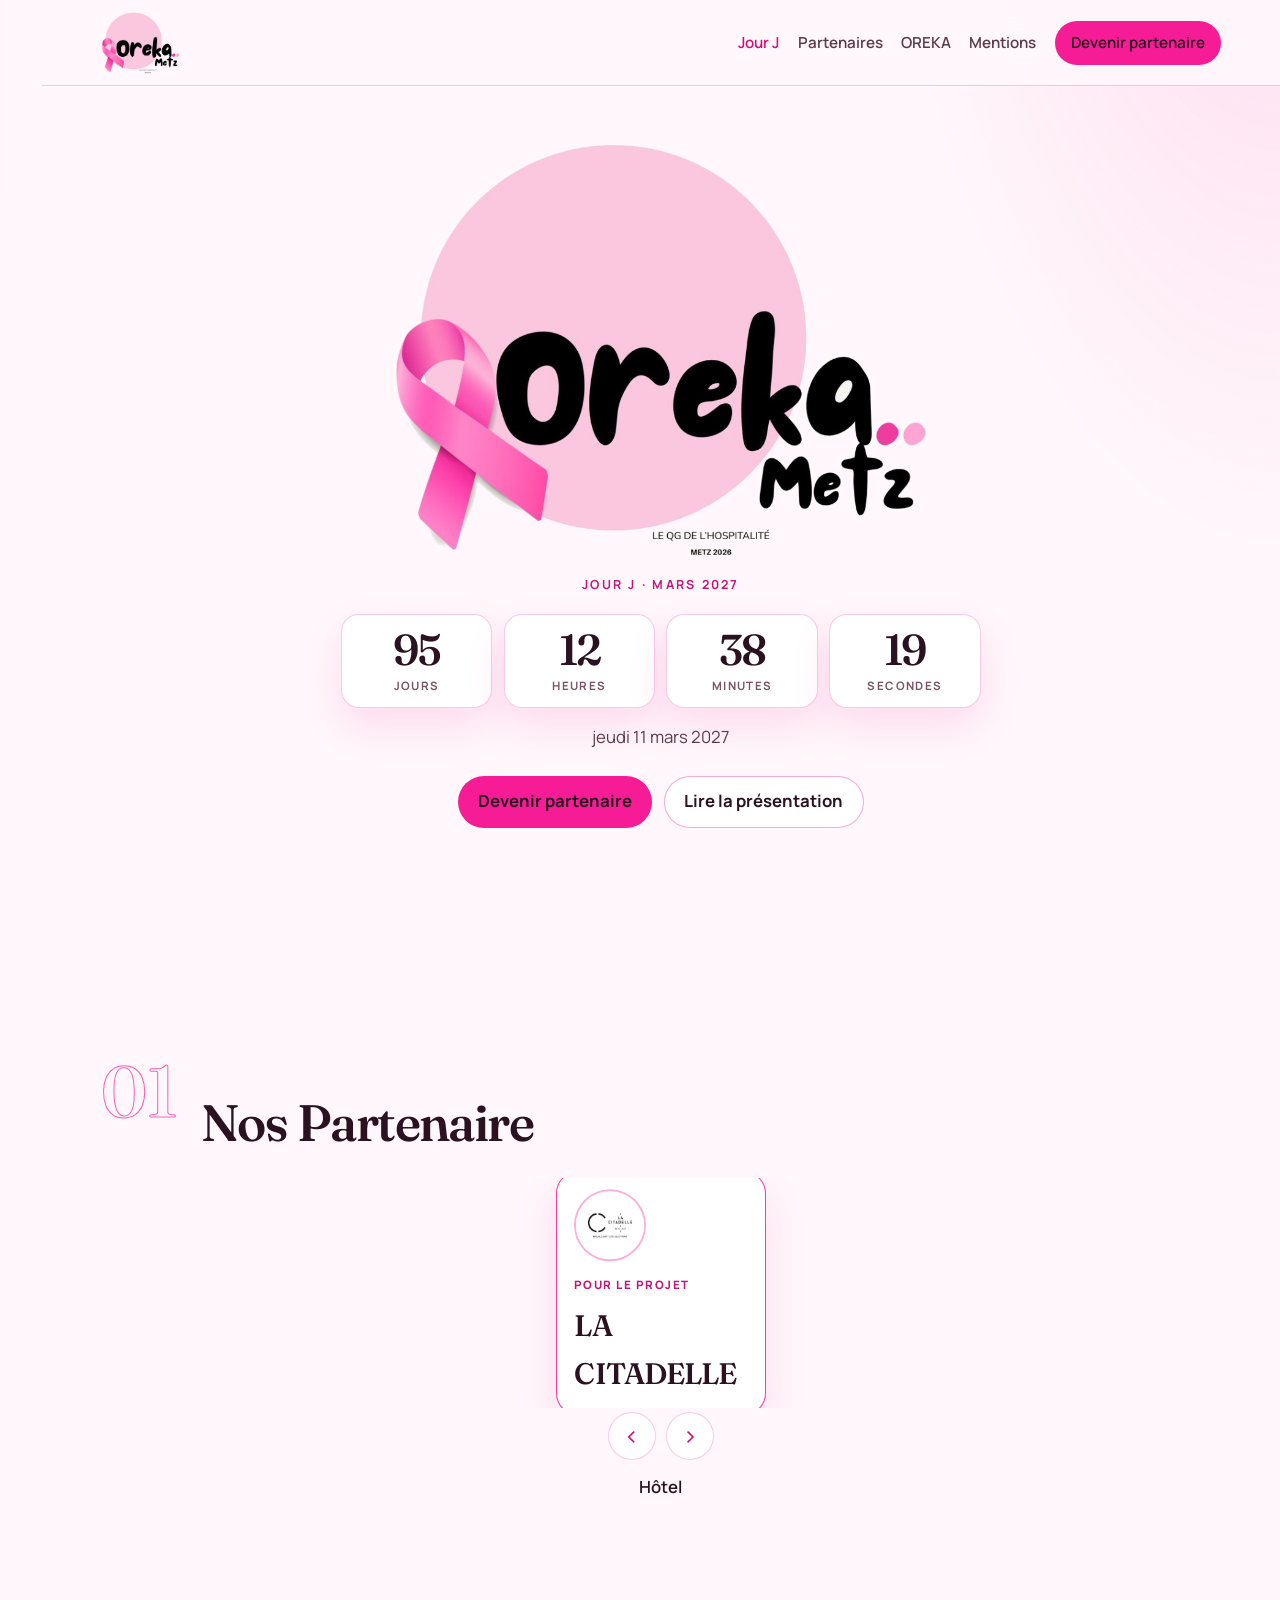
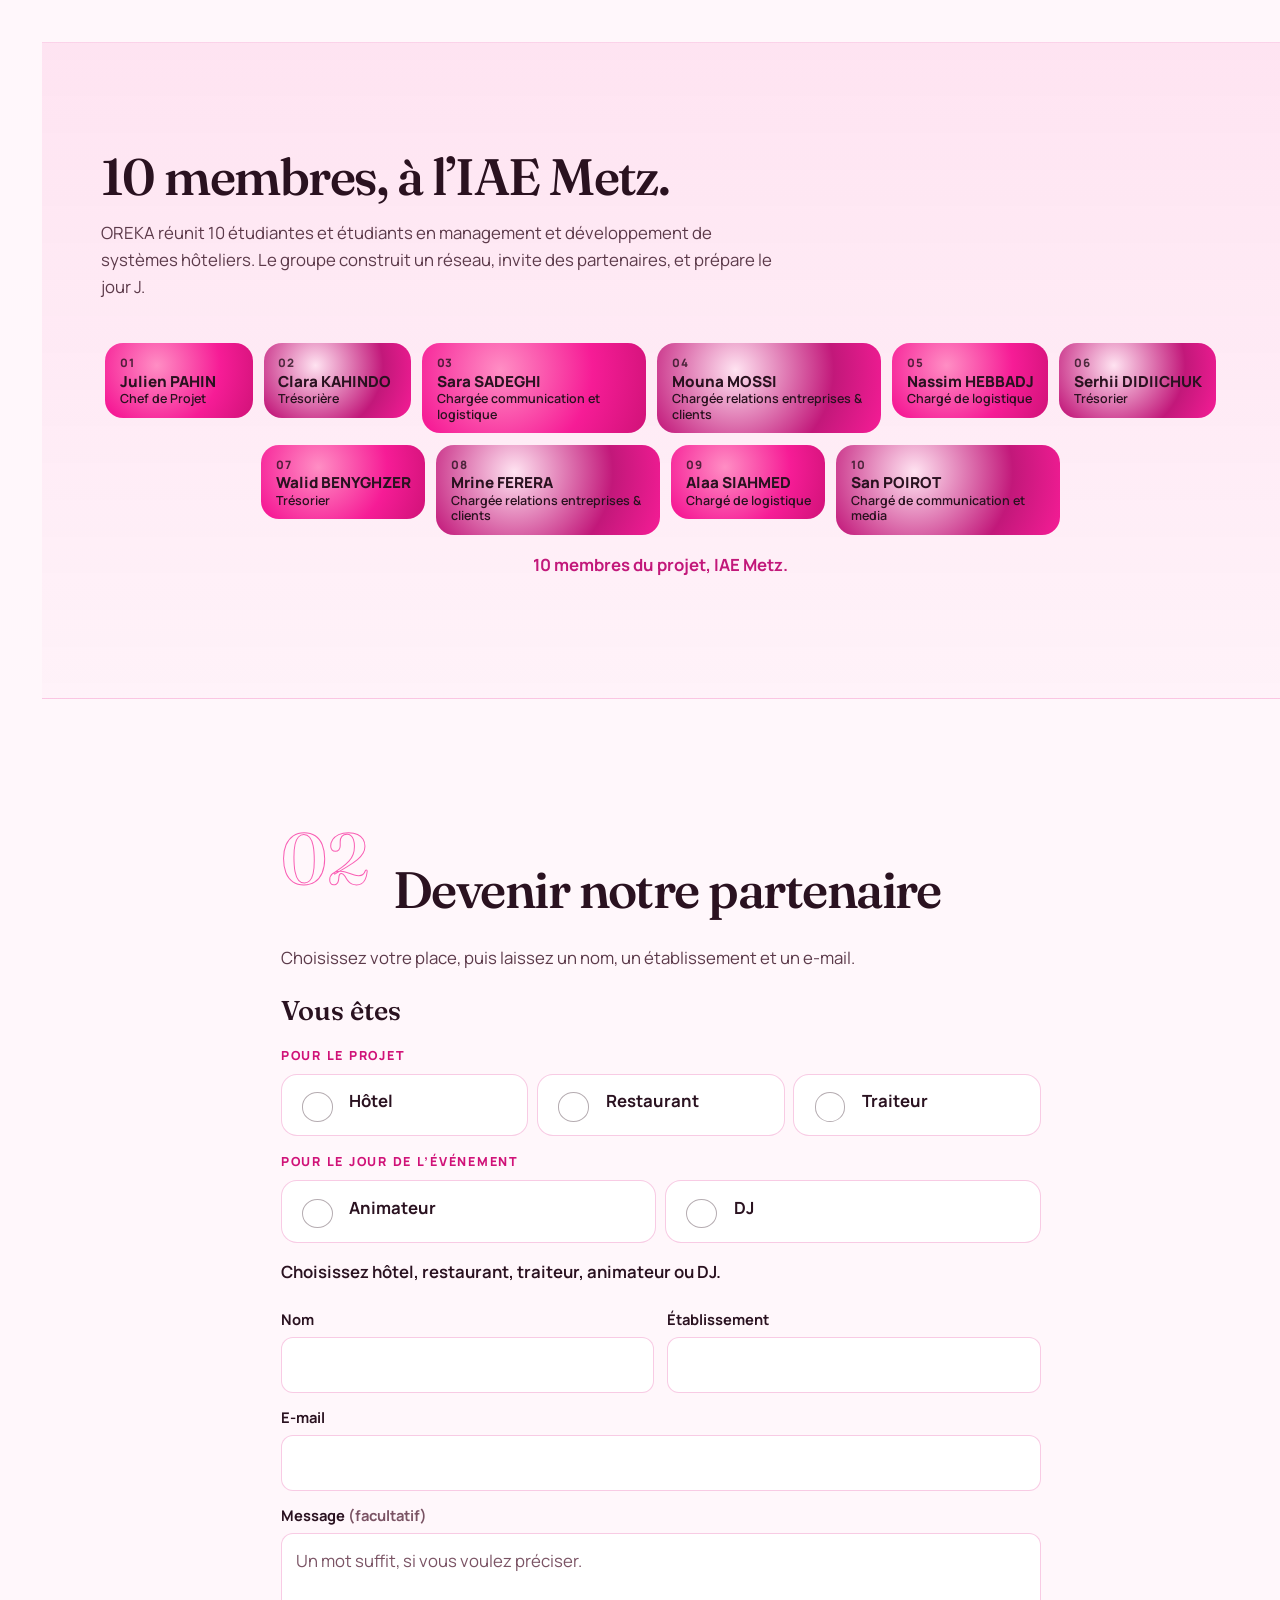
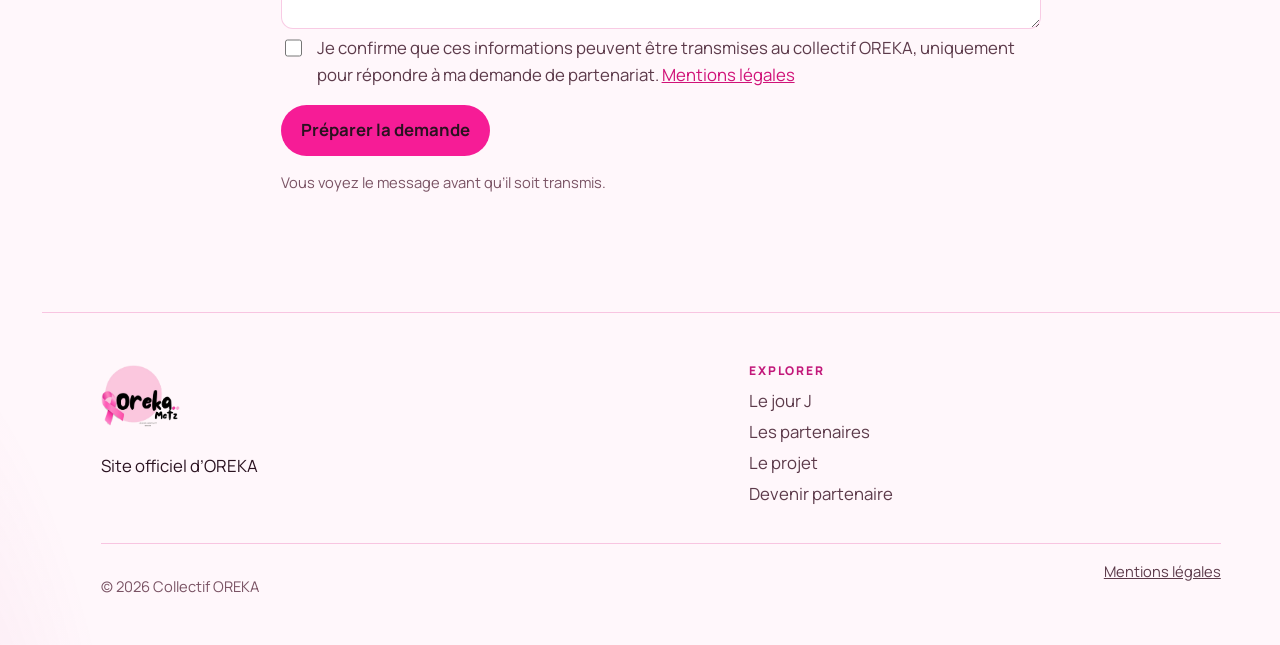
==== commit 7ab7a510: "Merge remote-tracking branch 'pages/main' # Conflicts: #	data/site.json" ====
--- a/index.html
+++ b/index.html
@@ -10,7 +10,7 @@
   <meta charset="utf-8">
   <meta name="viewport" content="width=device-width, initial-scale=1">
   <title>OREKA — Projet hôtelier de l’IAE Metz</title>
-  <meta name="description" data-bind-content="metaDescription" content="Site officiel d’OREKA, 13 étudiantes et étudiants de l’IAE Metz en management et développement de systèmes hôteliers. Compte à rebours du jour J, partenaires et formulaire.">
+  <meta name="description" data-bind-content="metaDescription" content="Site officiel d’OREKA, 10 étudiantes et étudiants de l’IAE Metz en management et développement de systèmes hôteliers. Compte à rebours du jour J, partenaires et formulaire.">
   <meta name="author" content="Collectif OREKA">
   <meta name="theme-color" content="#fff7fb">
   <link rel="canonical" href="https://oreka-metz.github.io/">
@@ -18,14 +18,14 @@
   <meta property="og:locale" content="fr_FR">
   <meta property="og:site_name" content="OREKA">
   <meta property="og:title" data-bind-content="ogTitle" content="OREKA — Le jour J, les partenaires">
-  <meta property="og:description" data-bind-content="ogDescription" content="13 étudiants de l’IAE Metz. Jour J indicatif le 20 avril 2027. Hôtels, restaurants, traiteurs, animateurs et DJ.">
+  <meta property="og:description" data-bind-content="ogDescription" content="10 étudiants de l’IAE Metz. Jour J indicatif le 11 mars 2027. Hôtels, restaurants, traiteurs, animateurs et DJ.">
   <meta property="og:url" content="https://oreka-metz.github.io/">
   <meta property="og:image" content="https://oreka-metz.github.io/assets/og.png">
   <meta property="og:image:width" content="1200">
   <meta property="og:image:height" content="630">
   <meta name="twitter:card" content="summary_large_image">
   <meta name="twitter:title" data-bind-content="twitterTitle" content="OREKA — Metz">
-  <meta name="twitter:description" data-bind-content="twitterDescription" content="OREKA, projet de l’IAE Metz. Jour J indicatif le 20 avril 2027, partenaires et formulaire.">
+  <meta name="twitter:description" data-bind-content="twitterDescription" content="OREKA, projet de l’IAE Metz. Jour J indicatif le 11 mars 2027, partenaires et formulaire.">
   <meta name="twitter:image" content="https://oreka-metz.github.io/assets/og.png">
   <link rel="icon" href="assets/favicon.svg" type="image/svg+xml">
   <link rel="apple-touch-icon" href="assets/icon-192.png">
@@ -37,7 +37,7 @@
     "@context": "https://schema.org",
     "@type": "Organization",
     "name": "OREKA",
-    "description": "Projet de 13 étudiantes et étudiants de l’IAE Metz, en management et développement de systèmes hôteliers.",
+    "description": "Projet de 10 étudiantes et étudiants de l’IAE Metz, en management et développement de systèmes hôteliers.",
     "url": "https://oreka-metz.github.io/",
     "logo": "https://oreka-metz.github.io/assets/logo-officiel.png?v=2",
     "address": {
@@ -74,7 +74,7 @@
       <div class="wrap hero-open">
         <h1 id="hero-title" class="sr" data-bind="heroTitle">Oreka Metz, compte à rebours du jour J</h1>
         <img class="hero-logo" data-logo src="assets/logo-officiel.png?v=2" width="882" height="691" alt="OREKA" data-bind-alt="heroLogoAlt">
-        <p class="eyebrow" data-bind="eyebrow">Jour J · avril 2027</p>
+        <p class="eyebrow" data-bind="eyebrow">Jour J · mars 2027</p>
         <div class="count" data-countdown aria-hidden="true">
           <div><strong data-count="days">00</strong><span data-bind="unitDays">jours</span></div>
           <div><strong data-count="hours">00</strong><span data-bind="unitHours">heures</span></div>
@@ -82,7 +82,7 @@
           <div><strong data-count="seconds">00</strong><span data-bind="unitSeconds">secondes</span></div>
         </div>
         <p class="sr" id="count-live" aria-live="polite"></p>
-        <p class="count-note" data-bind="countNote">Date indicative : avril 2027</p>
+        <p class="count-note" data-bind="countNote">jeudi 11 mars 2027</p>
         <div class="actions">
           <a class="btn btn-primary" href="#rejoindre" data-bind="heroCta">Devenir partenaire</a>
           <a class="btn btn-ghost" href="#oreka" data-bind="heroSecondary">Lire la présentation</a>
@@ -95,32 +95,27 @@
         <div class="section-head reveal">
           <span class="index-no" data-bind="sectionIndex1">01</span>
           <div>
-            <p class="eyebrow" data-bind="partnersEyebrow">Partenaires</p>
-            <h2 id="partners-title" data-bind="partnersTitle">Une liste qui tourne.</h2>
-          </div>
-        </div>
-        <p class="prose reveal" data-bind="partnersIntro">Hôtels, restaurants et traiteurs pour le projet. Animateurs et DJ pour le jour de l’événement. Faites tourner la liste, ou choisissez une carte.</p>
+            <p class="eyebrow" data-bind="partnersEyebrow"></p>
+            <h2 id="partners-title" data-bind="partnersTitle">Nos Partenaire</h2>
+          </div>
+        </div>
+        <p class="prose reveal" data-bind="partnersIntro"></p>
         <div class="reel reveal" data-reel aria-roledescription="carrousel" data-bind-roledescription="reelRole" aria-label="Partenaires" data-bind-aria="reelLabel">
           <div class="reel-stage">
-            <button type="button" class="reel-card" data-card data-detail="Un hôtel peut accompagner les 13 membres pour réaliser le projet.">
+            <button type="button" class="reel-card" data-card data-detail="Hôtel">
+              <img class="reel-photo" alt="" src="assets/uploads/partenaire-1792151028005-0.jpg?v=1792151029692">
               <span class="reel-kicker">Pour le projet</span>
-              <strong>Hôtel</strong>
+              <strong>LA CITADELLE</strong>
             </button>
-            <button type="button" class="reel-card" data-card data-detail="Un restaurant peut rejoindre le réseau et aider à porter le projet.">
+            <button type="button" class="reel-card" data-card data-detail="School of management">
+              <img class="reel-photo" alt="" src="assets/uploads/partenaire-1792151398522-1.jpg?v=1792151400078">
               <span class="reel-kicker">Pour le projet</span>
-              <strong>Restaurant</strong>
+              <strong>IAE METZ</strong>
             </button>
-            <button type="button" class="reel-card" data-card data-detail="Un traiteur peut prendre part à la réalisation du projet.">
+            <button type="button" class="reel-card" data-card data-detail="ASSOCIATION">
+              <img class="reel-photo" alt="" src="assets/uploads/partenaire-1792151400078-2.jpg?v=1792151401820">
               <span class="reel-kicker">Pour le projet</span>
-              <strong>Traiteur</strong>
-            </button>
-            <button type="button" class="reel-card" data-card data-detail="Un animateur rejoint OREKA pour faire vivre le jour de l’événement.">
-              <span class="reel-kicker">Pour le jour J</span>
-              <strong>Animateur</strong>
-            </button>
-            <button type="button" class="reel-card" data-card data-detail="Un DJ rejoint OREKA pour le jour de l’événement.">
-              <span class="reel-kicker">Pour le jour J</span>
-              <strong>DJ</strong>
+              <strong>BDA</strong>
             </button>
           </div>
           <div class="reel-nav">
@@ -128,7 +123,7 @@
             <button class="reel-arrow" type="button" data-next aria-label="Partenaire suivant" data-bind-aria="reelNext">›</button>
           </div>
           <p class="reel-detail" id="reel-detail" data-bind="reelEmpty">Choisissez une carte, ou laissez la liste tourner.</p>
-          <p class="hint reel-hint" data-bind="partnersHint">Dès qu’un partenaire confirme, son nom ou son logo prend la place de la carte.</p>
+          <p class="hint reel-hint" data-bind="partnersHint"></p>
         </div>
       </div>
     </section>
@@ -136,27 +131,24 @@
     <section class="section band" id="oreka" aria-labelledby="oreka-title">
       <div class="wrap present">
         <div class="reveal">
-          <p class="eyebrow" data-bind="projectEyebrow">Le projet</p>
-          <h2 id="oreka-title" data-bind="projectTitle">Treize membres, à l’IAE Metz.</h2>
-          <p class="prose" data-bind="projectBody">OREKA réunit 13 étudiantes et étudiants en management et développement de systèmes hôteliers. Le groupe construit un réseau, invite des partenaires, et prépare le jour J.</p>
+          <p class="eyebrow" data-bind="projectEyebrow"></p>
+          <h2 id="oreka-title" data-bind="projectTitle">10 membres, à l’IAE Metz.</h2>
+          <p class="prose" data-bind="projectBody">OREKA réunit 10 étudiantes et étudiants en management et développement de systèmes hôteliers. Le groupe construit un réseau, invite des partenaires, et prépare le jour J.</p>
         </div>
         <div class="reveal">
           <ul class="members">
-            <li><button type="button" data-label="Membre 01 du projet, IAE Metz." aria-label="Membre 1 du projet, IAE Metz">01</button></li>
-            <li><button type="button" data-label="Membre 02 du projet, IAE Metz." aria-label="Membre 2 du projet, IAE Metz">02</button></li>
-            <li><button type="button" data-label="Membre 03 du projet, IAE Metz." aria-label="Membre 3 du projet, IAE Metz">03</button></li>
-            <li><button type="button" data-label="Membre 04 du projet, IAE Metz." aria-label="Membre 4 du projet, IAE Metz">04</button></li>
-            <li><button type="button" data-label="Membre 05 du projet, IAE Metz." aria-label="Membre 5 du projet, IAE Metz">05</button></li>
-            <li><button type="button" data-label="Membre 06 du projet, IAE Metz." aria-label="Membre 6 du projet, IAE Metz">06</button></li>
-            <li><button type="button" data-label="Membre 07 du projet, IAE Metz." aria-label="Membre 7 du projet, IAE Metz">07</button></li>
-            <li><button type="button" data-label="Membre 08 du projet, IAE Metz." aria-label="Membre 8 du projet, IAE Metz">08</button></li>
-            <li><button type="button" data-label="Membre 09 du projet, IAE Metz." aria-label="Membre 9 du projet, IAE Metz">09</button></li>
-            <li><button type="button" data-label="Membre 10 du projet, IAE Metz." aria-label="Membre 10 du projet, IAE Metz">10</button></li>
-            <li><button type="button" data-label="Membre 11 du projet, IAE Metz." aria-label="Membre 11 du projet, IAE Metz">11</button></li>
-            <li><button type="button" data-label="Membre 12 du projet, IAE Metz." aria-label="Membre 12 du projet, IAE Metz">12</button></li>
-            <li><button type="button" data-label="Membre 13 du projet, IAE Metz." aria-label="Membre 13 du projet, IAE Metz">13</button></li>
+            <li><button type="button" class="is-named" aria-label="Julien PAHIN, Chef de Projet."><span class="member-mark">01</span><span class="member-name">Julien PAHIN</span><span class="member-role">Chef de Projet</span></button></li>
+            <li><button type="button" class="is-named" aria-label="Clara KAHINDO, Trésorière."><span class="member-mark">02</span><span class="member-name">Clara KAHINDO</span><span class="member-role">Trésorière</span></button></li>
+            <li><button type="button" class="is-named" aria-label="Sara SADEGHI, Chargée communication et logistique."><span class="member-mark">03</span><span class="member-name">Sara SADEGHI</span><span class="member-role">Chargée communication et logistique</span></button></li>
+            <li><button type="button" class="is-named" aria-label="Mouna MOSSI, Chargée relations entreprises &amp; clients."><span class="member-mark">04</span><span class="member-name">Mouna MOSSI</span><span class="member-role">Chargée relations entreprises &amp; clients</span></button></li>
+            <li><button type="button" class="is-named" aria-label="Nassim HEBBADJ, Chargé de logistique."><span class="member-mark">05</span><span class="member-name">Nassim HEBBADJ</span><span class="member-role">Chargé de logistique</span></button></li>
+            <li><button type="button" class="is-named" aria-label="Serhii DIDIICHUK, Trésorier."><span class="member-mark">06</span><span class="member-name">Serhii DIDIICHUK</span><span class="member-role">Trésorier</span></button></li>
+            <li><button type="button" class="is-named" aria-label="Walid BENYGHZER, Trésorier."><span class="member-mark">07</span><span class="member-name">Walid BENYGHZER</span><span class="member-role">Trésorier</span></button></li>
+            <li><button type="button" class="is-named" aria-label="Mrine FERERA, Chargée relations entreprises &amp; clients."><span class="member-mark">08</span><span class="member-name">Mrine FERERA</span><span class="member-role">Chargée relations entreprises &amp; clients</span></button></li>
+            <li><button type="button" class="is-named" aria-label="Alaa SIAHMED, Chargé de logistique."><span class="member-mark">09</span><span class="member-name">Alaa SIAHMED</span><span class="member-role">Chargé de logistique</span></button></li>
+            <li><button type="button" class="is-named" aria-label="San POIROT, Chargé de communication et media."><span class="member-mark">10</span><span class="member-name">San POIROT</span><span class="member-role">Chargé de communication et media</span></button></li>
           </ul>
-          <p class="member-caption" id="member-caption" aria-hidden="true" data-bind="memberCaption">13 membres du projet, IAE Metz.</p>
+          <p class="member-caption" id="member-caption" aria-hidden="true" data-bind="memberCaption">10 membres du projet, IAE Metz.</p>
         </div>
       </div>
     </section>
@@ -166,8 +158,8 @@
         <div class="section-head reveal">
           <span class="index-no" data-bind="sectionIndex2">02</span>
           <div>
-            <p class="eyebrow" data-bind="formEyebrow">Devenir partenaire</p>
-            <h2 id="partner-title" data-bind="formTitle">Un petit formulaire.</h2>
+            <p class="eyebrow" data-bind="formEyebrow"></p>
+            <h2 id="partner-title" data-bind="formTitle">Devenir notre partenaire</h2>
           </div>
         </div>
         <p class="prose reveal" data-bind="formIntro">Choisissez votre place, puis laissez un nom, un établissement et un e-mail.</p>
@@ -250,7 +242,7 @@
         <a class="brand" href="#jour" aria-label="Oreka Metz" data-bind-aria="brandLabel">
           <img data-logo src="assets/logo-officiel.png?v=2" width="882" height="691" alt="">
         </a>
-        <p data-bind="footer">Site officiel d’OREKA, projet de 13 étudiants de l’IAE Metz.</p>
+        <p data-bind="footer">Site officiel d’OREKA</p>
       </div>
       <div>
         <p class="footer-label" data-bind="footerExplore">Explorer</p>
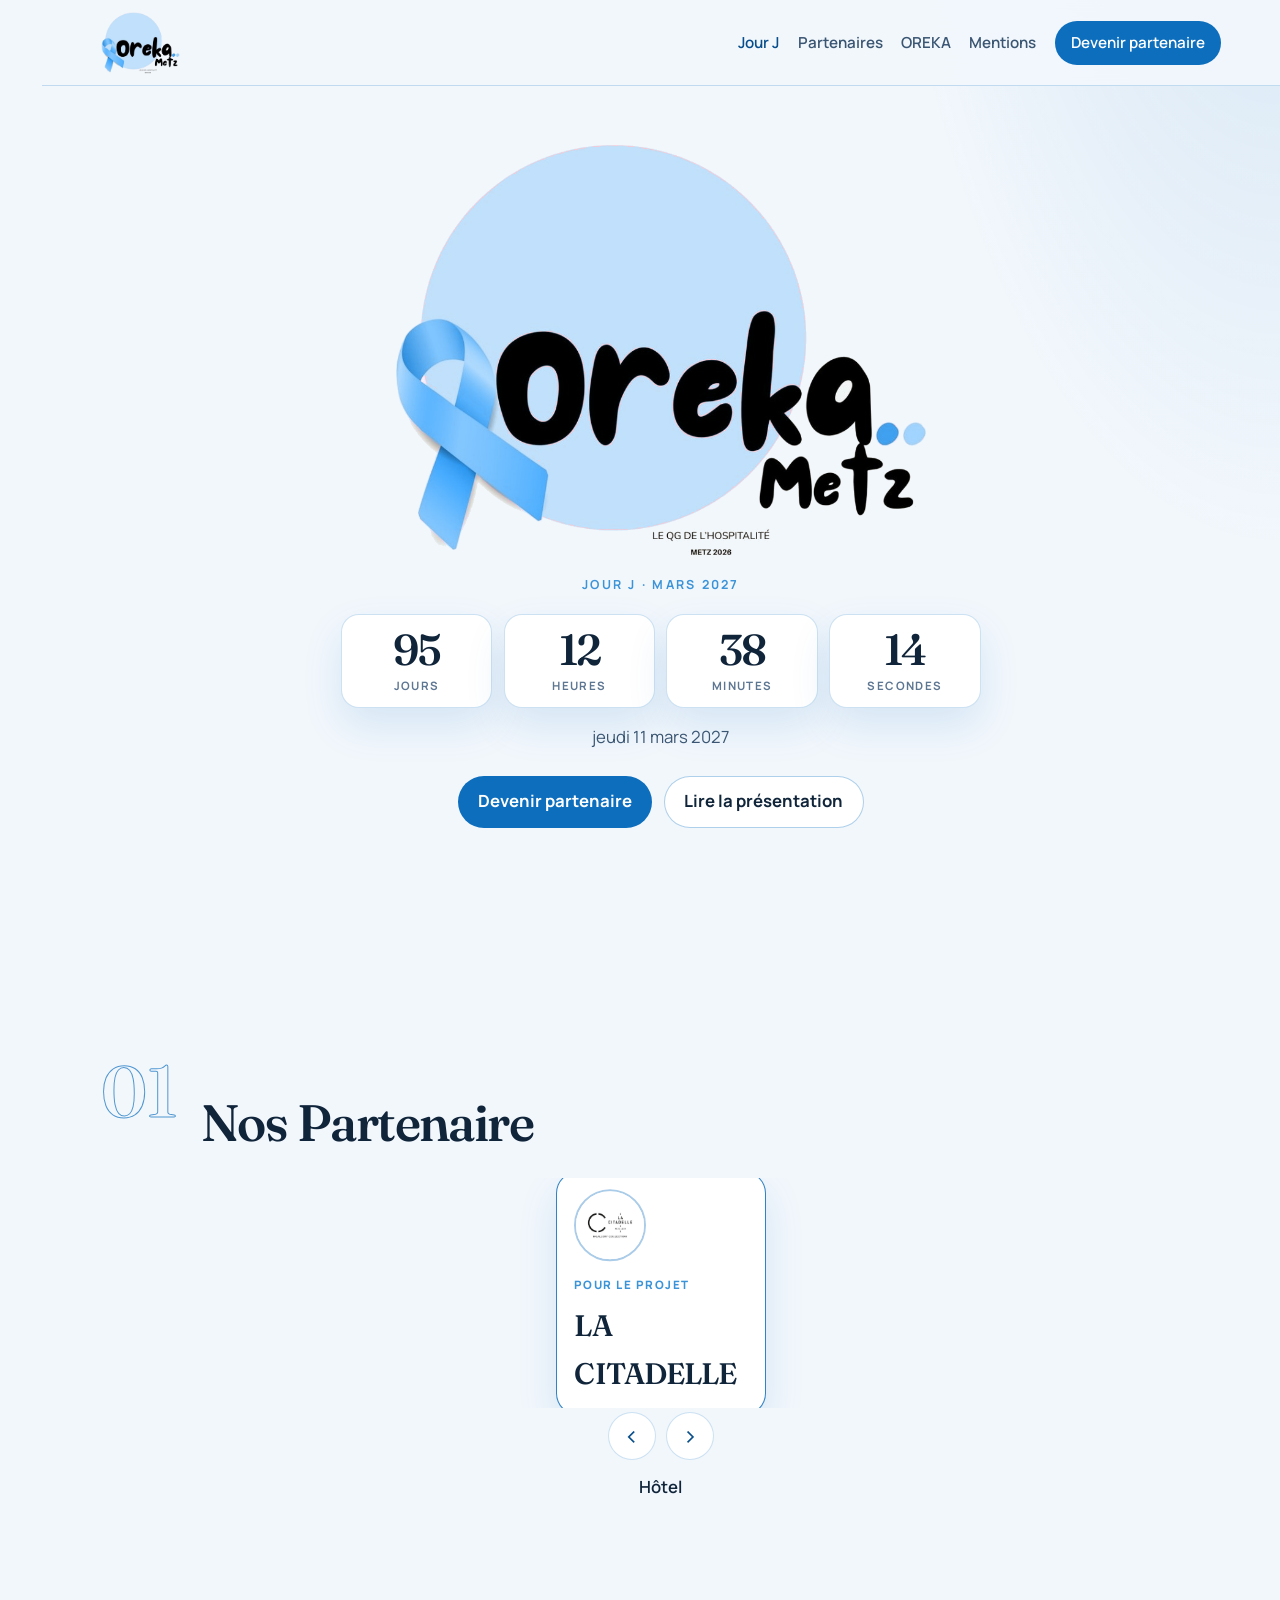
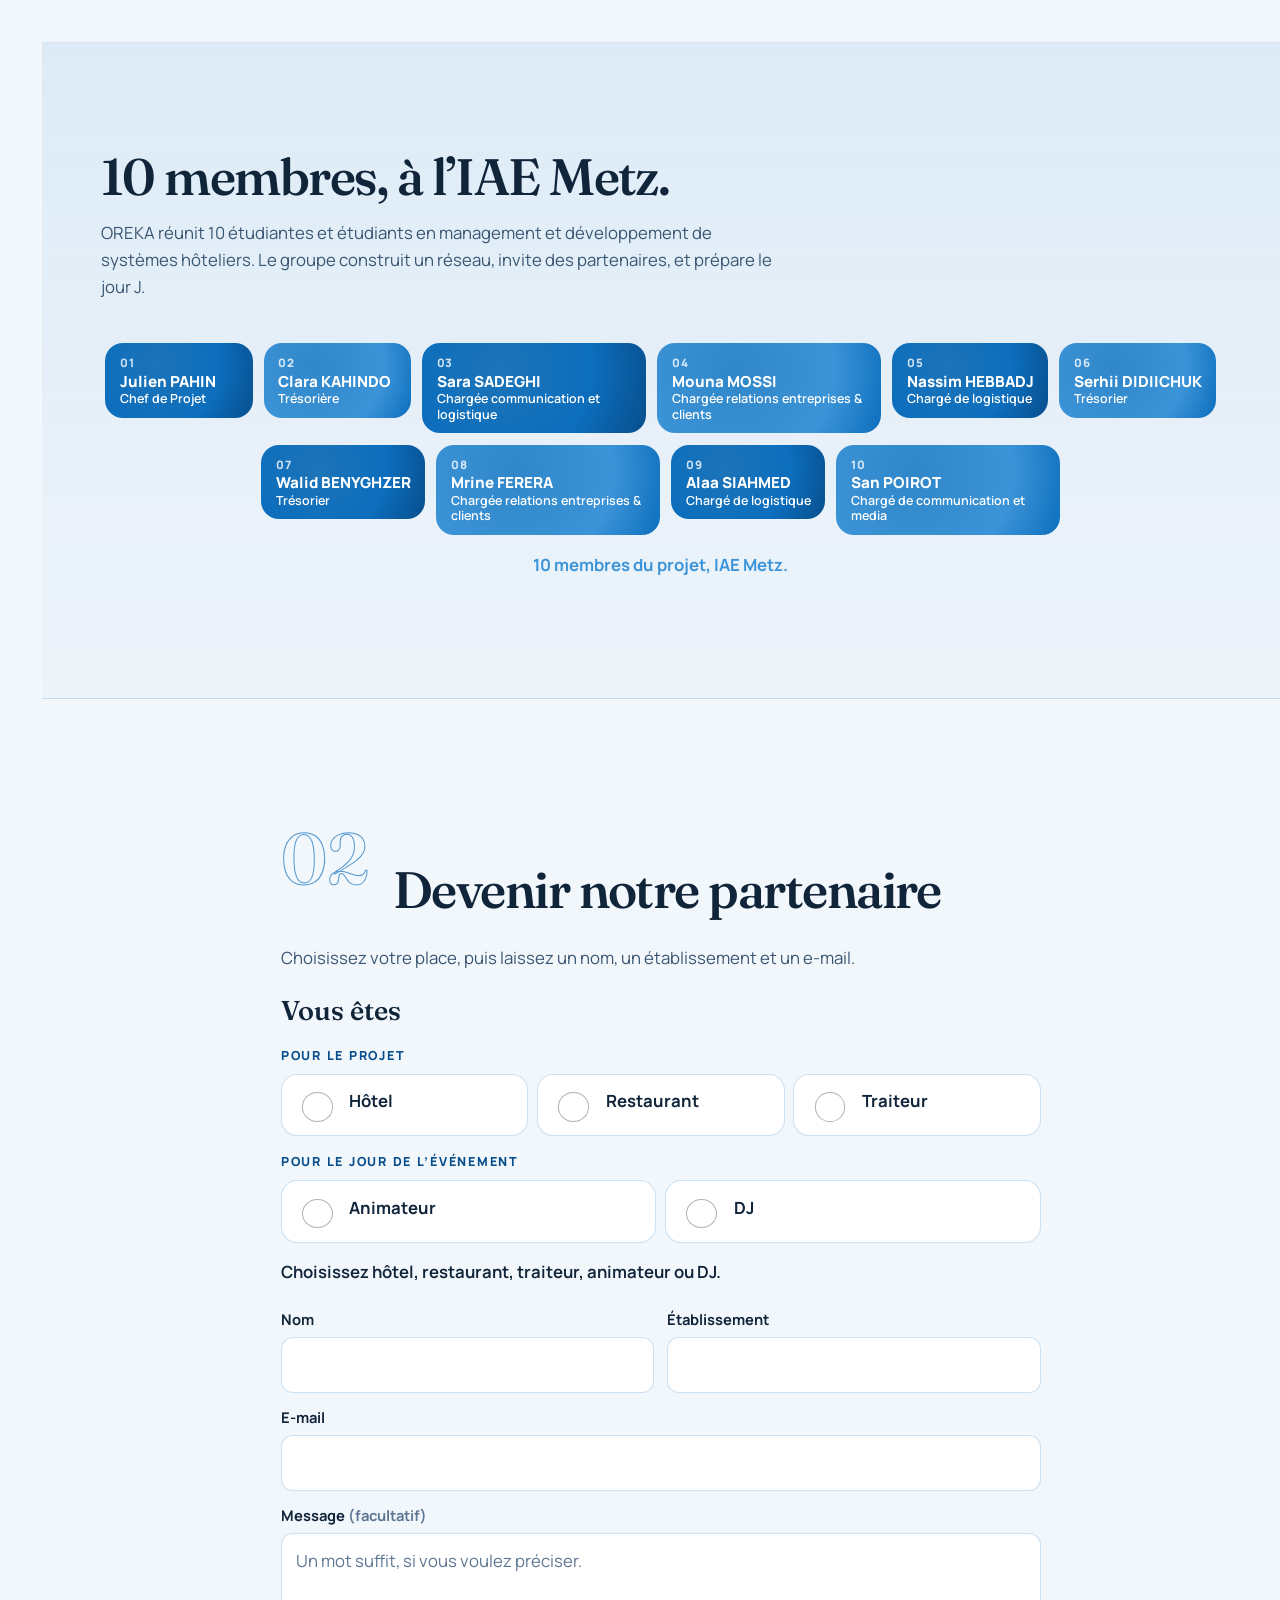
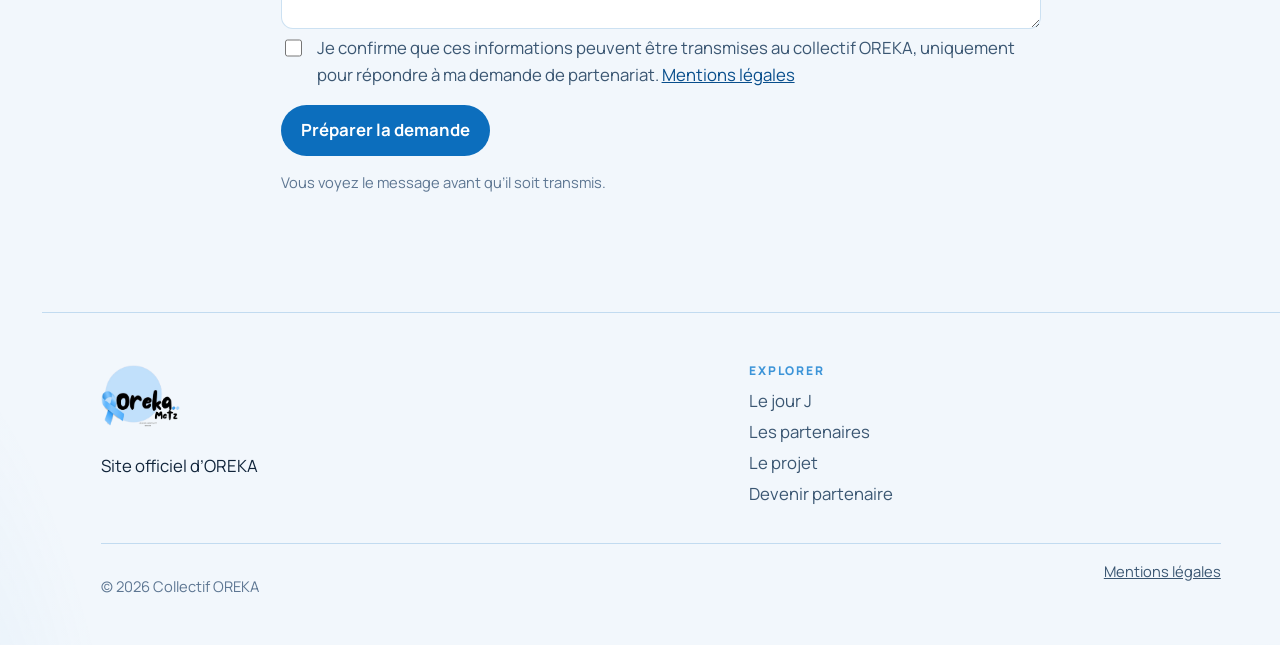
==== commit ff83965c: "Passer le site en bleu pour Novembre Bleu." ====
--- a/index.html
+++ b/index.html
@@ -12,7 +12,7 @@
   <title>OREKA — Projet hôtelier de l’IAE Metz</title>
   <meta name="description" data-bind-content="metaDescription" content="Site officiel d’OREKA, 10 étudiantes et étudiants de l’IAE Metz en management et développement de systèmes hôteliers. Compte à rebours du jour J, partenaires et formulaire.">
   <meta name="author" content="Collectif OREKA">
-  <meta name="theme-color" content="#fff7fb">
+  <meta name="theme-color" content="#f2f7fc">
   <link rel="canonical" href="https://oreka-metz.github.io/">
   <meta property="og:type" content="website">
   <meta property="og:locale" content="fr_FR">
@@ -20,13 +20,13 @@
   <meta property="og:title" data-bind-content="ogTitle" content="OREKA — Le jour J, les partenaires">
   <meta property="og:description" data-bind-content="ogDescription" content="10 étudiants de l’IAE Metz. Jour J indicatif le 11 mars 2027. Hôtels, restaurants, traiteurs, animateurs et DJ.">
   <meta property="og:url" content="https://oreka-metz.github.io/">
-  <meta property="og:image" content="https://oreka-metz.github.io/assets/og.png">
+  <meta property="og:image" content="https://oreka-metz.github.io/assets/og.png?v=3">
   <meta property="og:image:width" content="1200">
   <meta property="og:image:height" content="630">
   <meta name="twitter:card" content="summary_large_image">
   <meta name="twitter:title" data-bind-content="twitterTitle" content="OREKA — Metz">
   <meta name="twitter:description" data-bind-content="twitterDescription" content="OREKA, projet de l’IAE Metz. Jour J indicatif le 11 mars 2027, partenaires et formulaire.">
-  <meta name="twitter:image" content="https://oreka-metz.github.io/assets/og.png">
+  <meta name="twitter:image" content="https://oreka-metz.github.io/assets/og.png?v=3">
   <link rel="icon" href="assets/favicon.svg" type="image/svg+xml">
   <link rel="apple-touch-icon" href="assets/icon-192.png">
   <link rel="manifest" href="site.webmanifest">
@@ -39,7 +39,7 @@
     "name": "OREKA",
     "description": "Projet de 10 étudiantes et étudiants de l’IAE Metz, en management et développement de systèmes hôteliers.",
     "url": "https://oreka-metz.github.io/",
-    "logo": "https://oreka-metz.github.io/assets/logo-officiel.png?v=2",
+    "logo": "https://oreka-metz.github.io/assets/logo-officiel.png?v=3",
     "address": {
       "@type": "PostalAddress",
       "addressLocality": "Metz",
@@ -56,7 +56,7 @@
   <header class="site-header">
     <div class="header-inner">
       <a class="brand" href="#jour" aria-label="Oreka Metz" data-bind-aria="brandLabel">
-        <img data-logo src="assets/logo-officiel.png?v=2" width="882" height="691" alt="">
+        <img data-logo src="assets/logo-officiel.png?v=3" width="882" height="691" alt="">
       </a>
       <button class="nav-toggle" type="button" aria-expanded="false" aria-controls="site-nav" data-bind="navMenu">Menu</button>
       <nav id="site-nav" class="site-nav" aria-label="Navigation principale" data-bind-aria="navAria">
@@ -73,7 +73,7 @@
     <section class="hero" id="jour" aria-labelledby="hero-title">
       <div class="wrap hero-open">
         <h1 id="hero-title" class="sr" data-bind="heroTitle">Oreka Metz, compte à rebours du jour J</h1>
-        <img class="hero-logo" data-logo src="assets/logo-officiel.png?v=2" width="882" height="691" alt="OREKA" data-bind-alt="heroLogoAlt">
+        <img class="hero-logo" data-logo src="assets/logo-officiel.png?v=3" width="882" height="691" alt="OREKA" data-bind-alt="heroLogoAlt">
         <p class="eyebrow" data-bind="eyebrow">Jour J · mars 2027</p>
         <div class="count" data-countdown aria-hidden="true">
           <div><strong data-count="days">00</strong><span data-bind="unitDays">jours</span></div>
@@ -240,7 +240,7 @@
     <div class="wrap footer-grid">
       <div>
         <a class="brand" href="#jour" aria-label="Oreka Metz" data-bind-aria="brandLabel">
-          <img data-logo src="assets/logo-officiel.png?v=2" width="882" height="691" alt="">
+          <img data-logo src="assets/logo-officiel.png?v=3" width="882" height="691" alt="">
         </a>
         <p data-bind="footer">Site officiel d’OREKA</p>
       </div>
--- a/css/styles.css
+++ b/css/styles.css
@@ -23,22 +23,22 @@
 }
 
 :root {
-  --bg: #fff7fb;
+  --bg: #f2f7fc;
   --surface: #ffffff;
   --bg-raise: var(--surface);
-  --ink: #2a1220;
-  --muted: #5c3a4a;
-  --faint: #7a5364;
-  --line-color: #e01386;
+  --ink: #10243a;
+  --muted: #3a5672;
+  --faint: #5d7692;
+  --line-color: #1a78c4;
   --line: color-mix(in srgb, var(--line-color) 22%, transparent);
-  --pink: #f61c96;
-  --pink-2: #d01278;
-  --pink-soft: #c2187a;
-  --ink-on-pink: #2a1220;
-  --link-hover: #8d105c;
-  --alert: #9d1048;
-  --member-light: #ff8ec4;
-  --member-light-2: #ffe3f1;
+  --pink: #0c6ebd;
+  --pink-2: #084e8c;
+  --pink-soft: #3c94d8;
+  --ink-on-pink: #ffffff;
+  --link-hover: #063864;
+  --alert: #0a3a66;
+  --member-light: #1d74b8;
+  --member-light-2: #2f86c8;
   --serif: "Fraunces", "Iowan Old Style", Palatino, Georgia, serif;
   --sans: "Manrope", "Segoe UI", sans-serif;
   --shadow: 0 18px 40px color-mix(in srgb, var(--pink) 12%, transparent);
